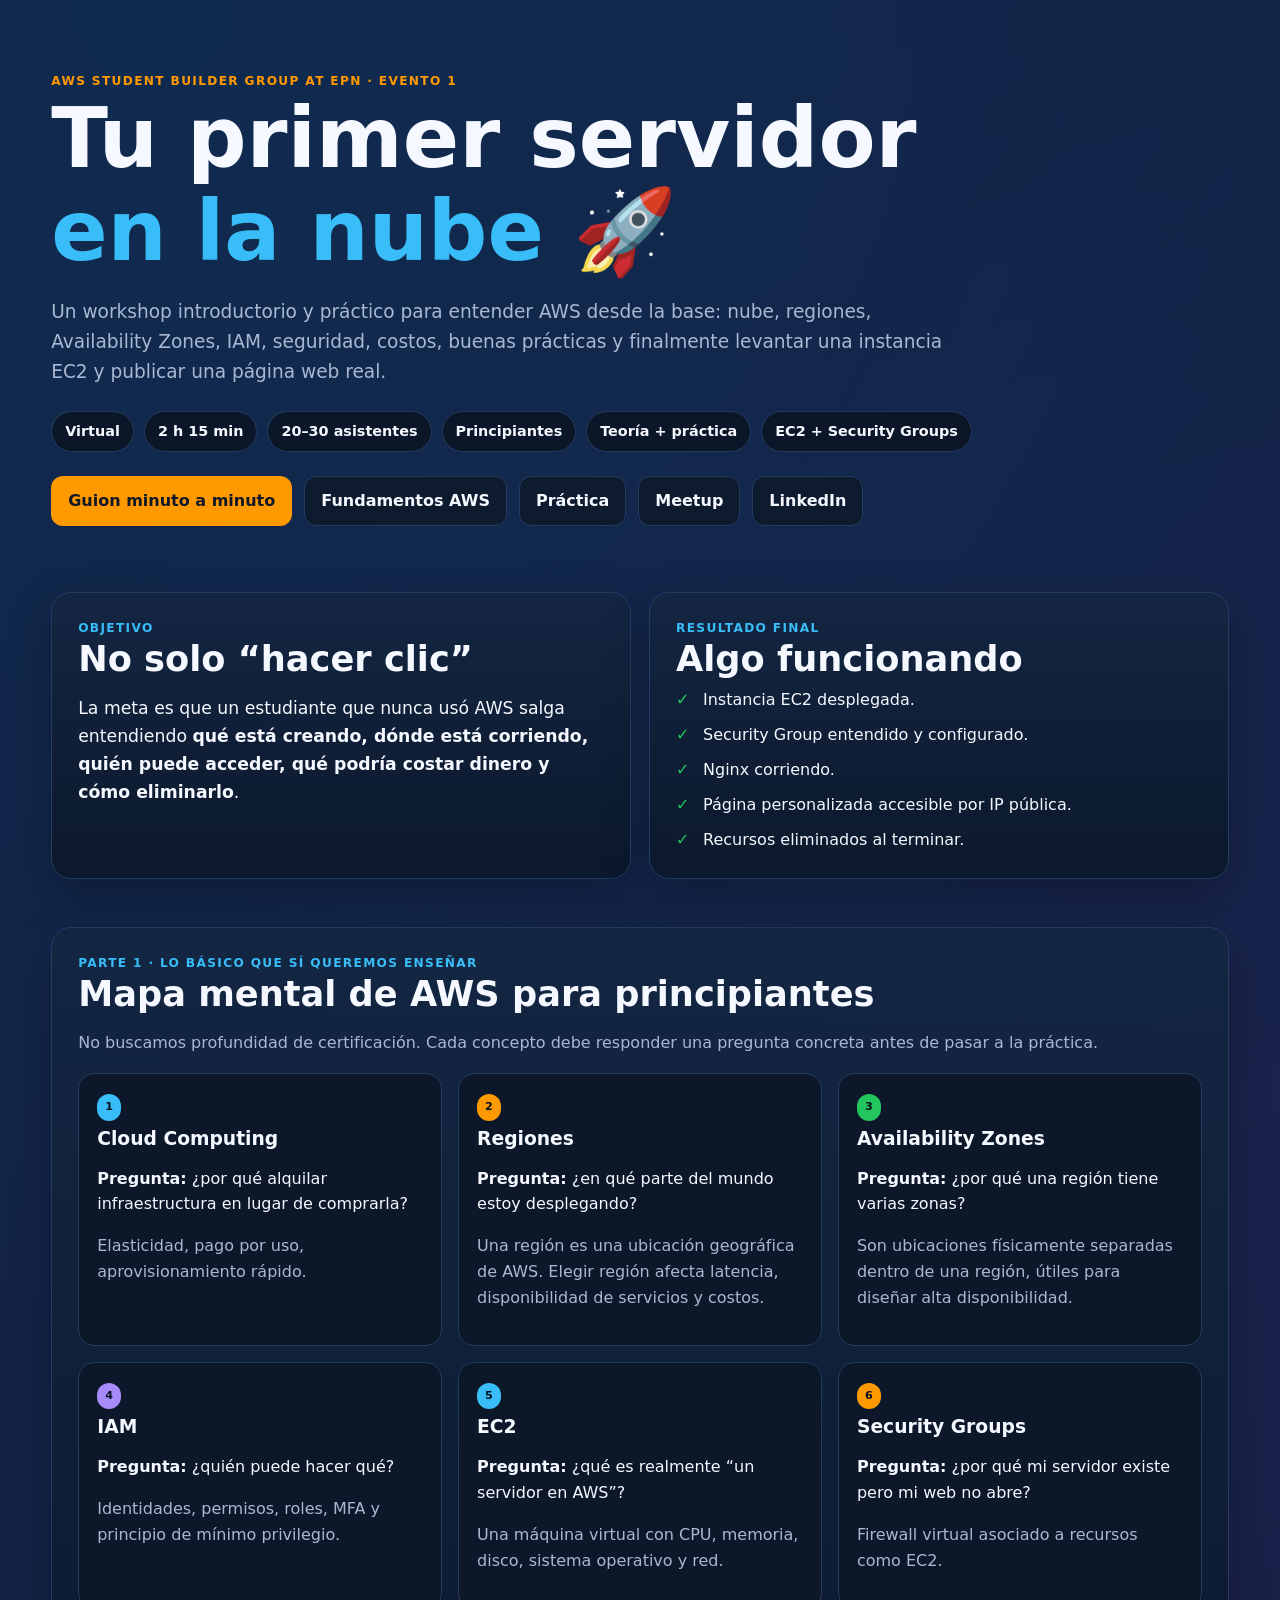
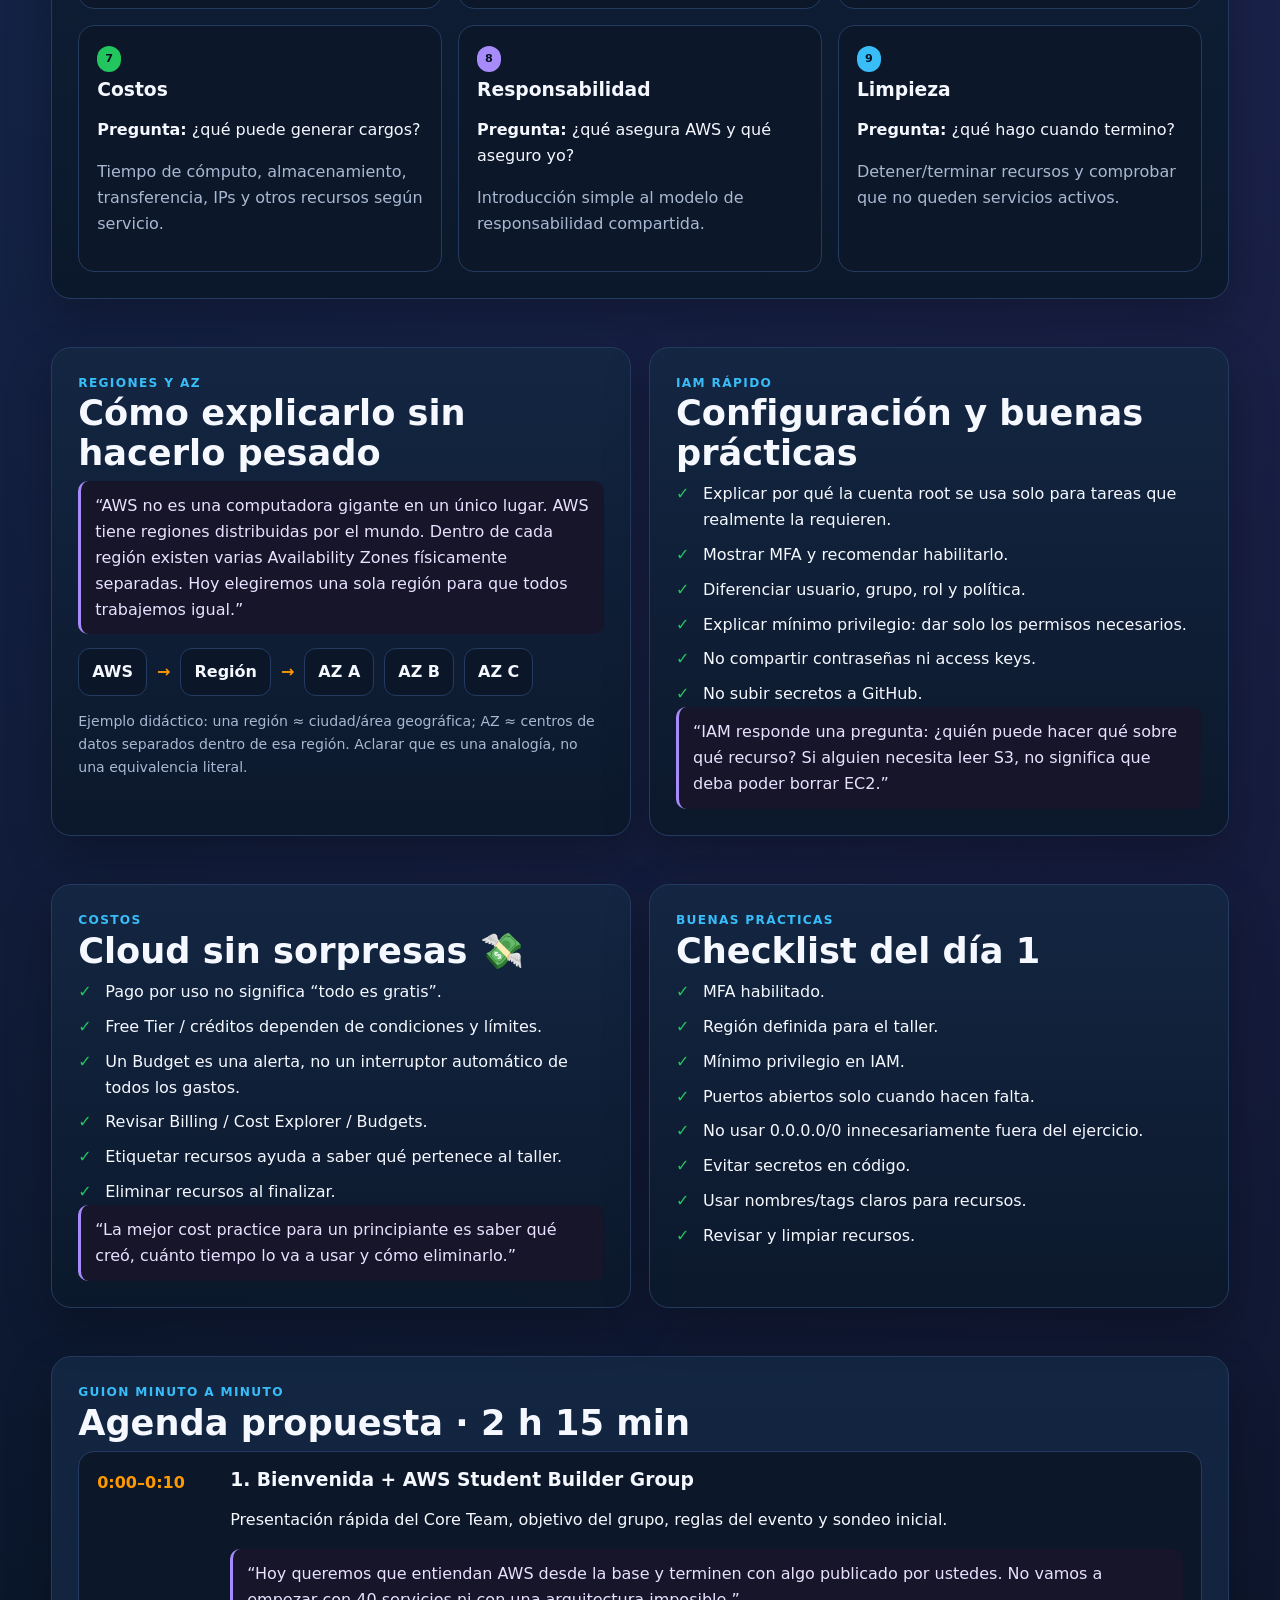
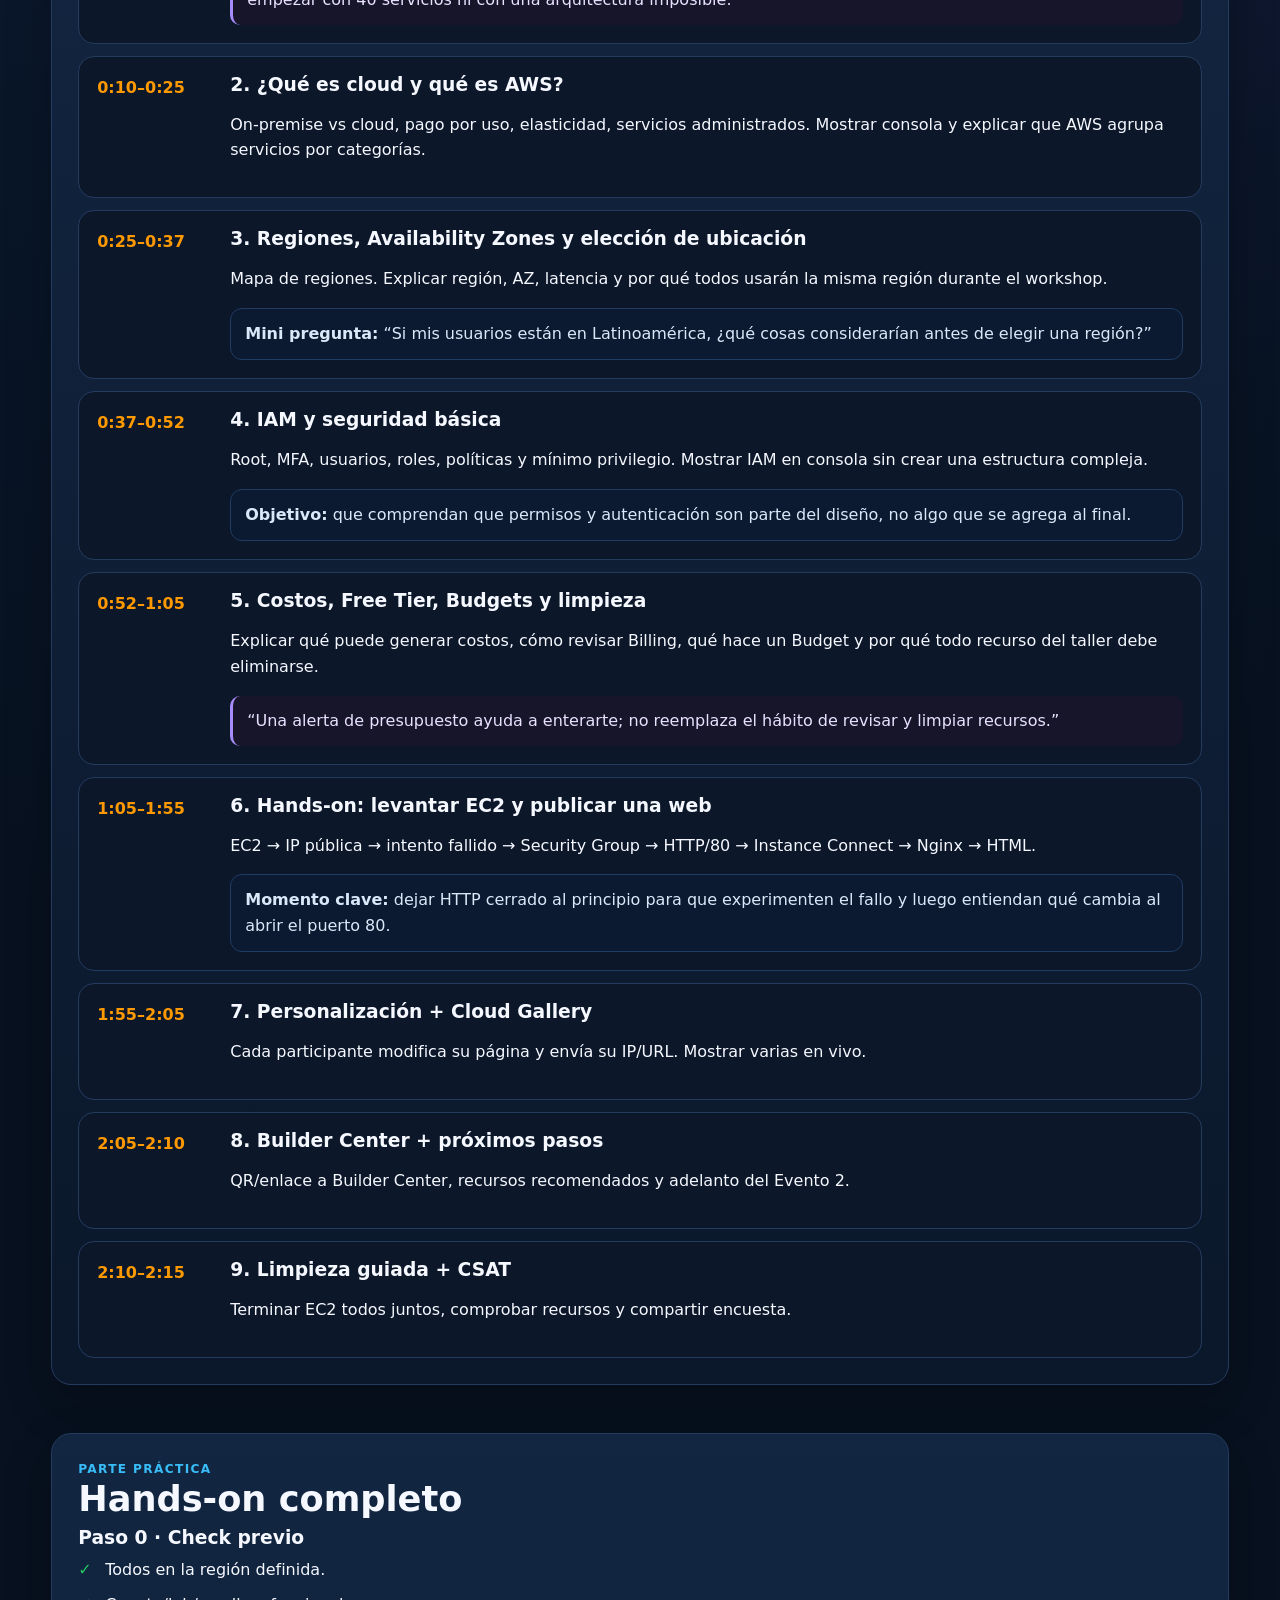
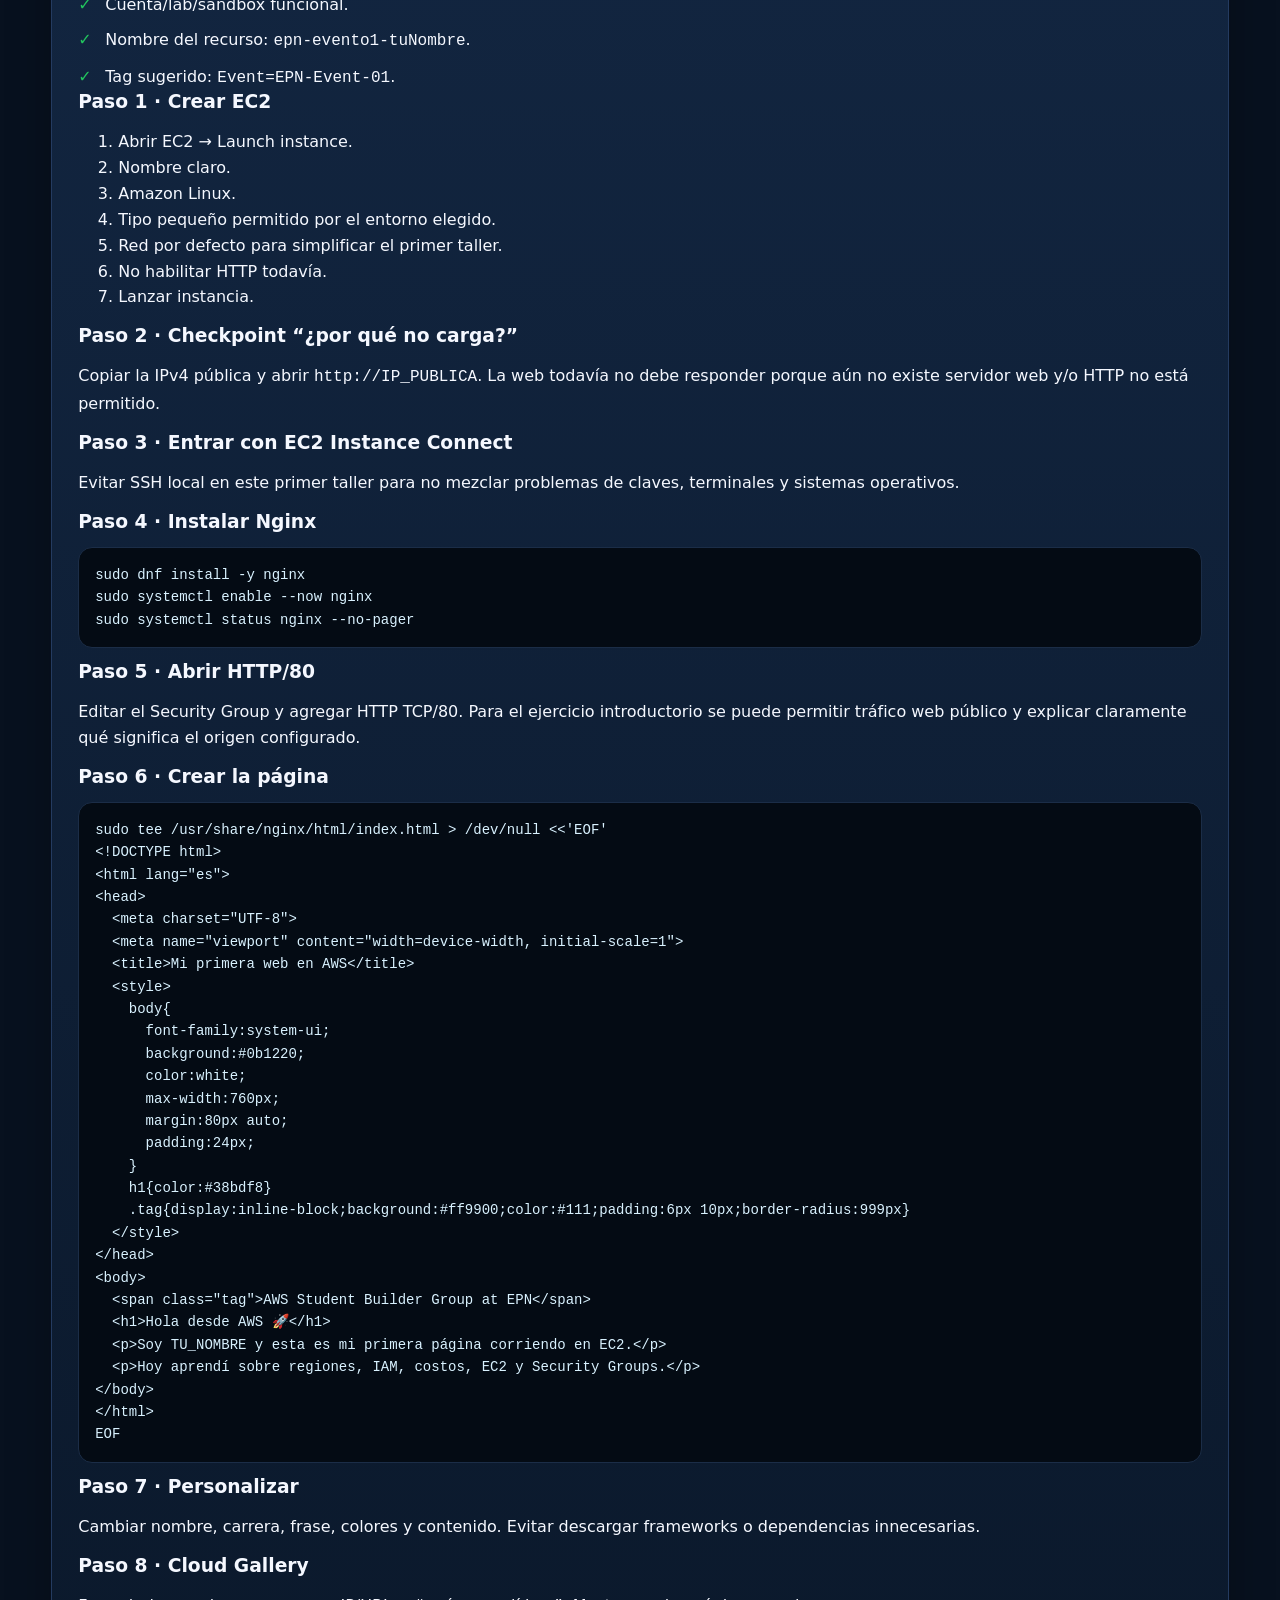
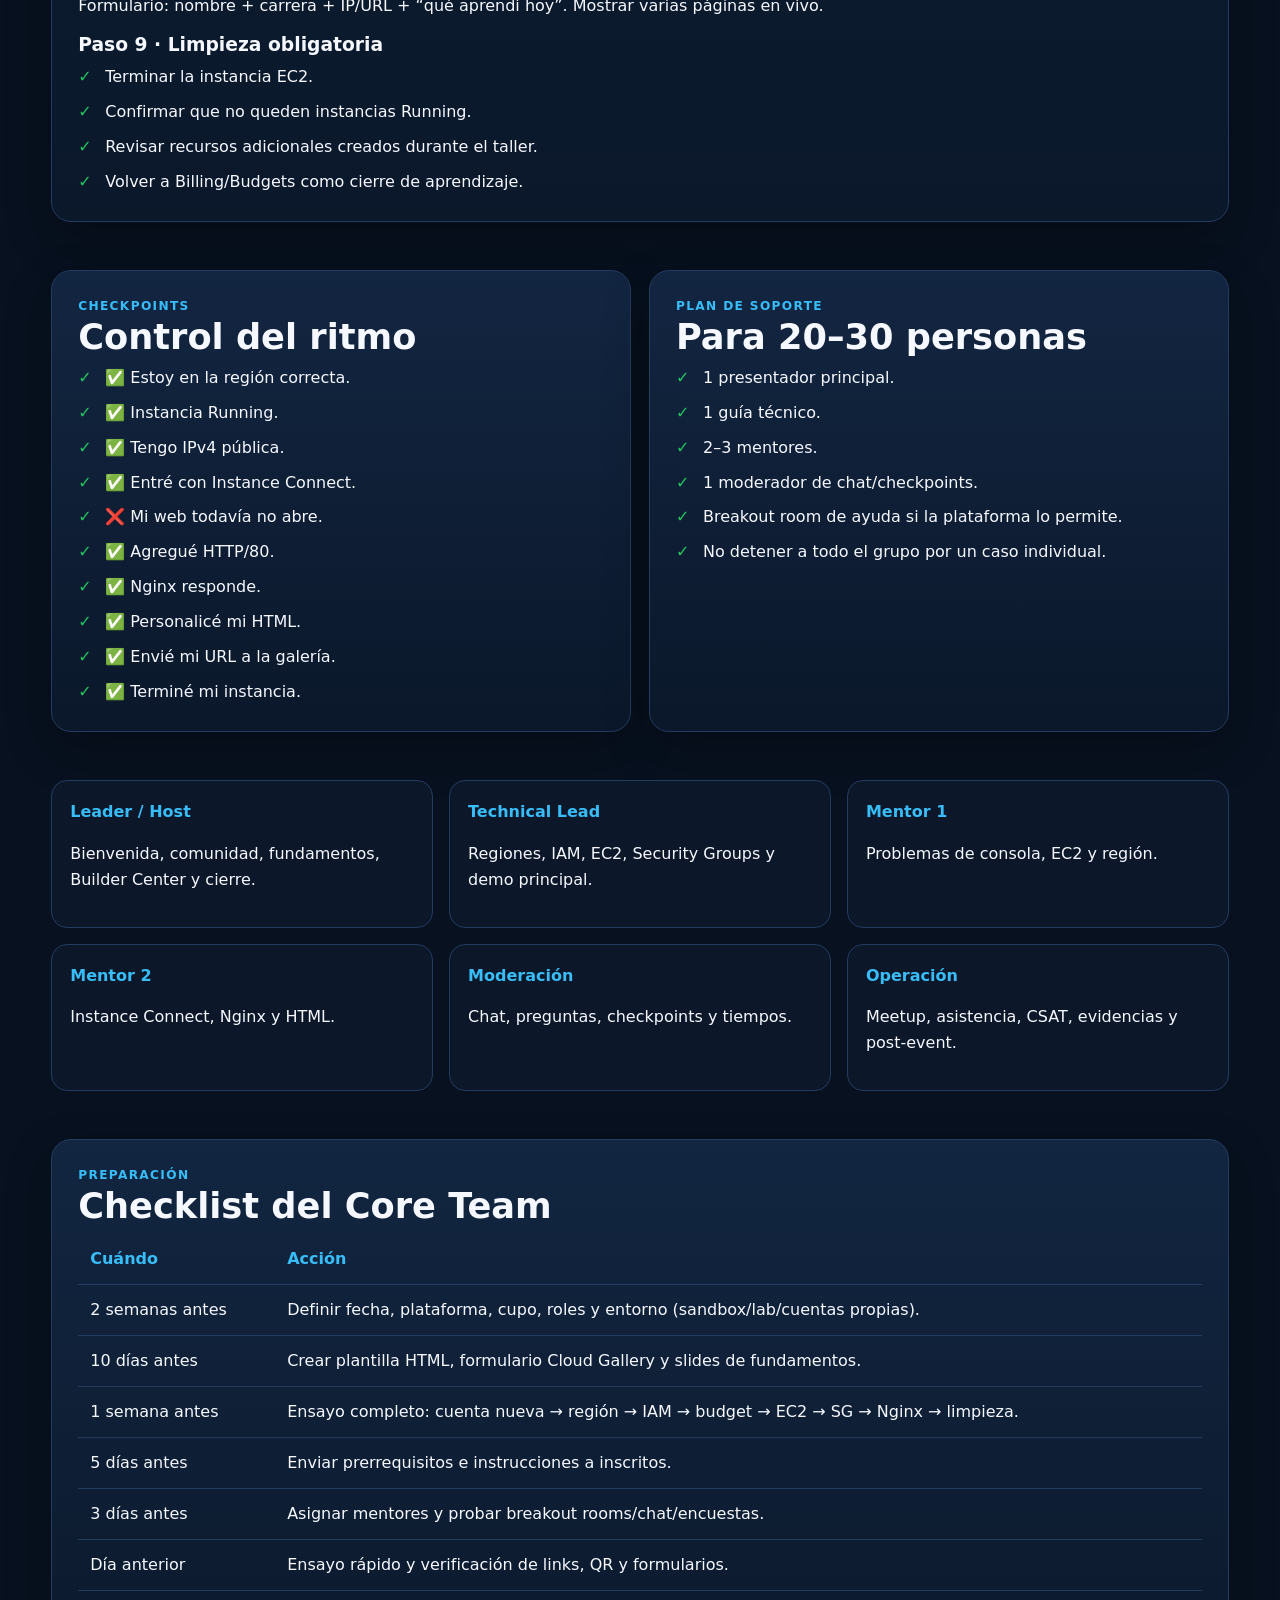
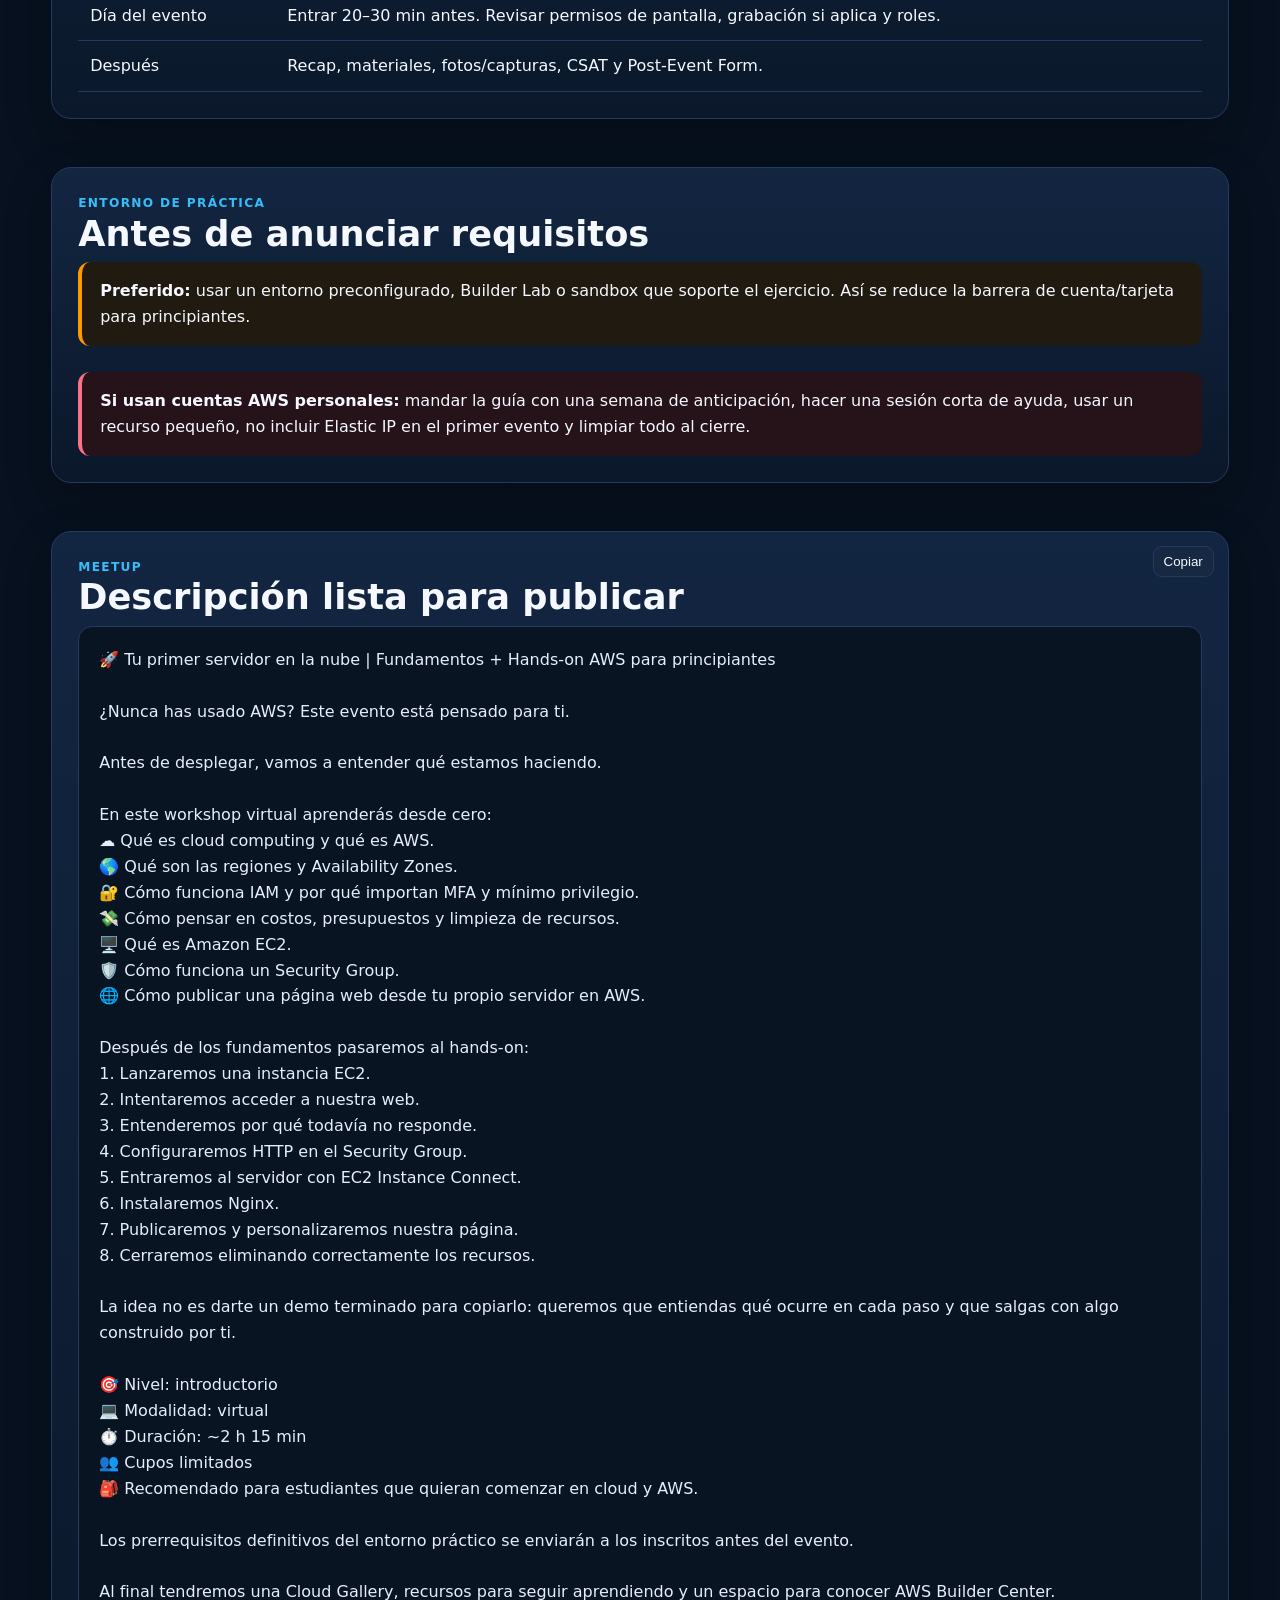
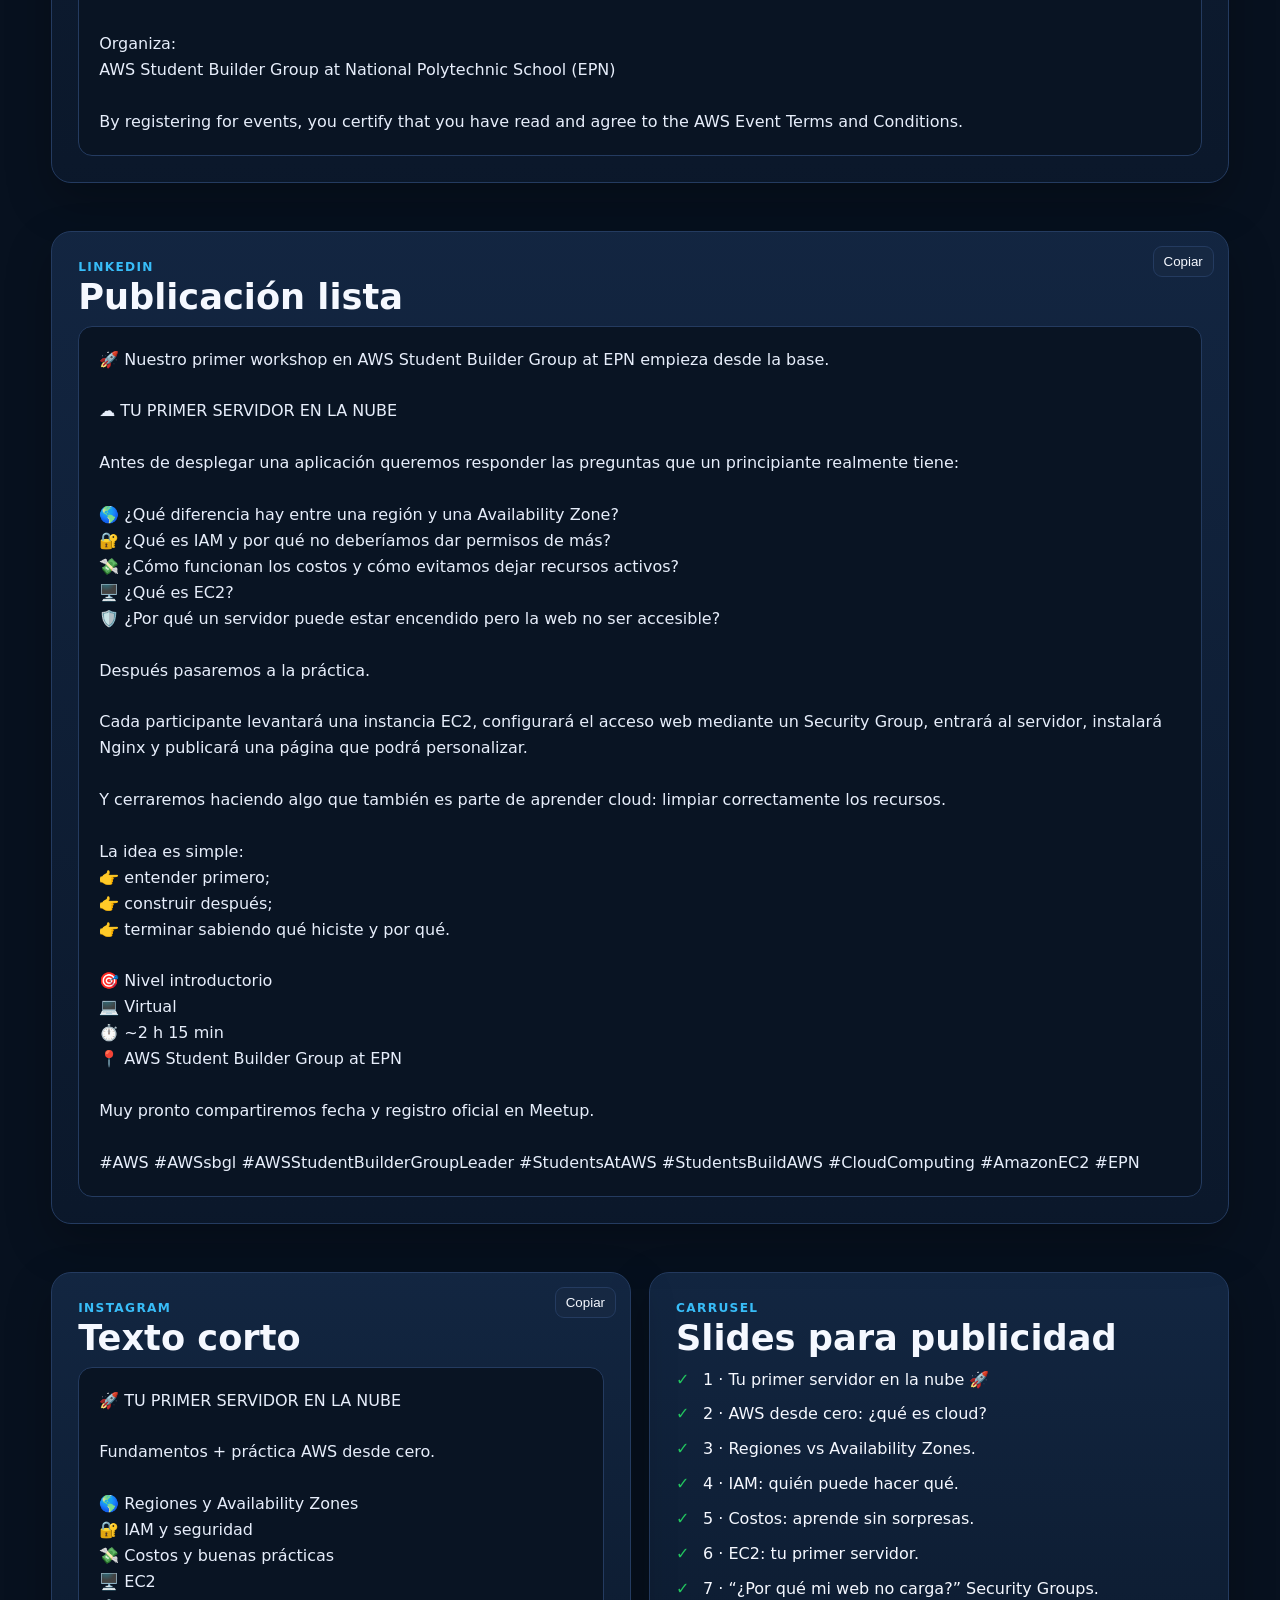
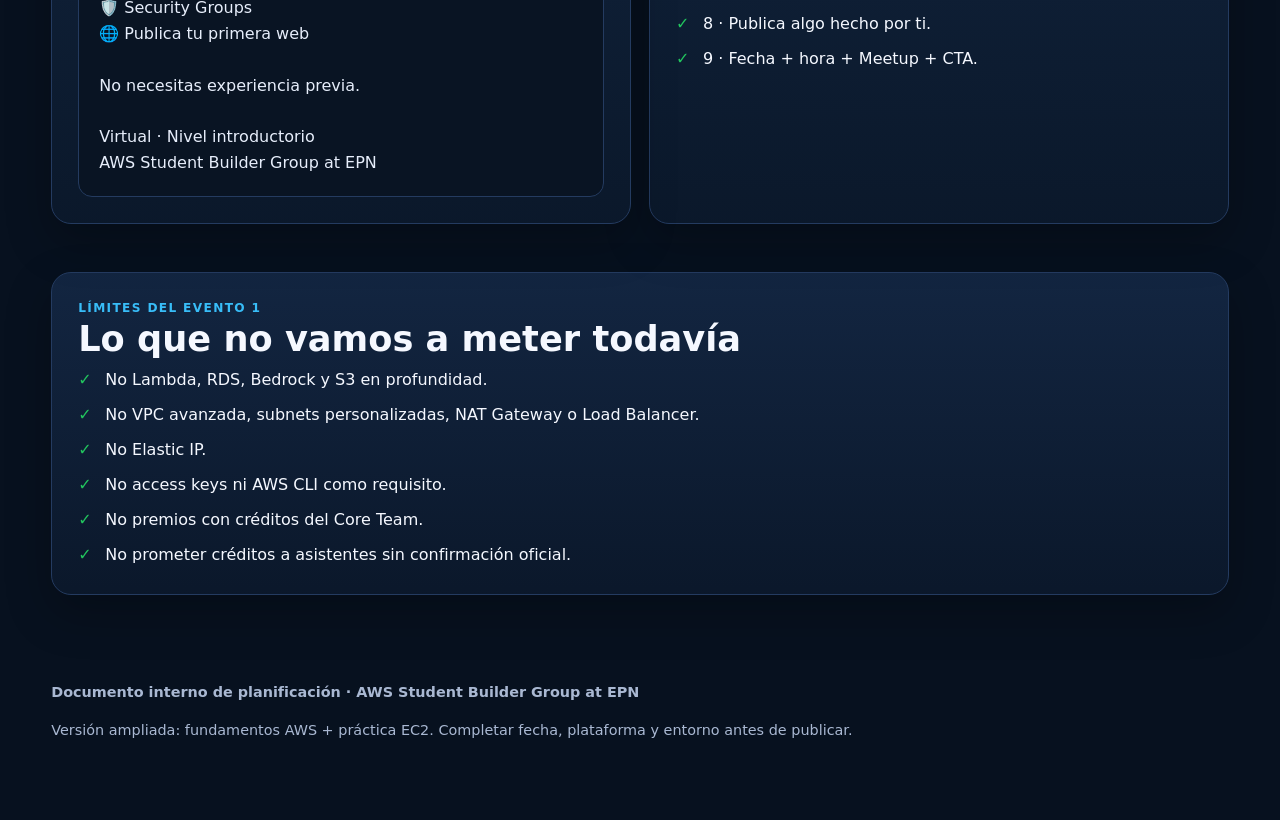
==== index.html @ f6202e93 "Add event planning site" ====
<!doctype html>
<html lang="es">
<head>
<meta charset="utf-8">
<meta name="viewport" content="width=device-width,initial-scale=1">
<title>Evento 1 · Tu primer servidor en la nube · AWS Student Builder Group at EPN</title>
<meta name="description" content="Plan completo del Evento 1 del AWS Student Builder Group at EPN: fundamentos de AWS, regiones, zonas, IAM, costos, seguridad y despliegue práctico en EC2.">
<style>
:root{
  --bg:#07111f;--panel:#0e1b2f;--panel2:#132642;--text:#f5f8ff;--muted:#a9b8d2;
  --blue:#38bdf8;--orange:#ff9900;--green:#22c55e;--purple:#a78bfa;--line:#243b60;
  --danger:#fb7185;--soft:#0a1628;--shadow:0 18px 45px rgba(0,0,0,.26);--r:20px
}
*{box-sizing:border-box}
html{scroll-behavior:smooth}
body{margin:0;background:
 radial-gradient(circle at 12% 0,#102b50 0,transparent 34%),
 radial-gradient(circle at 90% 10%,#2b1748 0,transparent 22%),
 var(--bg);color:var(--text);font:16px/1.62 Inter,ui-sans-serif,system-ui,-apple-system,Segoe UI,sans-serif}
a{color:var(--blue)}code{font-family:ui-monospace,SFMono-Regular,Menlo,monospace}
.wrap{width:min(1180px,92%);margin:auto}
.hero{padding:72px 0 42px}
.eyebrow,.kicker{font-weight:800;letter-spacing:.11em;text-transform:uppercase;font-size:.76rem}
.eyebrow{color:var(--orange)} .kicker{color:var(--blue)}
h1,h2,h3,h4{line-height:1.12;margin:0 0 .55rem}
h1{font-size:clamp(2.5rem,7vw,5.2rem);max-width:1000px}
h1 span{color:var(--blue)}h2{font-size:clamp(1.55rem,3vw,2.2rem)}
.lead{font-size:1.16rem;color:var(--muted);max-width:900px}
.chips{display:flex;gap:10px;flex-wrap:wrap;margin:24px 0}
.chip{border:1px solid var(--line);background:#0b1729;padding:8px 13px;border-radius:999px;font-weight:700;font-size:.9rem}
.cta{display:flex;gap:12px;flex-wrap:wrap}
.btn{display:inline-block;border:1px solid var(--line);border-radius:12px;padding:11px 16px;color:var(--text);text-decoration:none;font-weight:800;background:var(--panel)}
.btn.primary{background:var(--orange);color:#111827;border-color:transparent}
section{padding:24px 0}
.card{background:linear-gradient(180deg,rgba(19,38,66,.97),rgba(11,24,43,.97));border:1px solid var(--line);border-radius:var(--r);padding:26px;box-shadow:var(--shadow)}
.grid{display:grid;grid-template-columns:repeat(2,minmax(0,1fr));gap:18px}
.grid3{display:grid;grid-template-columns:repeat(3,minmax(0,1fr));gap:16px}
.grid4{display:grid;grid-template-columns:repeat(4,minmax(0,1fr));gap:14px}
.muted{color:var(--muted)}.small{font-size:.88rem}.big{font-size:1.08rem}
.check{list-style:none;padding:0;margin:0;display:grid;gap:9px}
.check li{padding-left:27px;position:relative}.check li:before{content:"✓";position:absolute;left:0;color:var(--green);font-weight:900}
.timeline{display:grid;gap:12px}
.slot{display:grid;grid-template-columns:115px 1fr;gap:18px;padding:18px;border:1px solid var(--line);border-radius:16px;background:#0c1729}
.time{font-weight:900;color:var(--orange);font-variant-numeric:tabular-nums}
.note{margin-top:10px;padding:12px 14px;border-radius:12px;background:#0b1a30;border:1px solid #1f3c64;color:#dbe8fa}
.speaker{border-left:3px solid var(--purple);background:#16152a;padding:12px 14px;border-radius:10px;color:#e9e1ff}
.warn{border-left:4px solid var(--orange);background:#211a10;padding:16px 18px;border-radius:12px}
.danger{border-left-color:var(--danger);background:#26131a}
.concept{border:1px solid var(--line);border-radius:16px;padding:18px;background:#0c1729}
.concept .tag{display:inline-block;color:#06111f;background:var(--blue);font-weight:900;font-size:.7rem;border-radius:999px;padding:4px 8px;margin-bottom:8px}
.concept.orange .tag{background:var(--orange)}.concept.green .tag{background:var(--green)}.concept.purple .tag{background:var(--purple)}
.flow{display:flex;gap:10px;flex-wrap:wrap;align-items:center;margin-top:14px}
.node{padding:10px 13px;border:1px solid var(--line);border-radius:12px;background:#0b1729;font-weight:800}
.arrow{color:var(--orange);font-weight:900}
.code{background:#040b14;border:1px solid #1b2d47;border-radius:14px;padding:16px;overflow:auto;color:#d9f2ff;font:14px/1.6 ui-monospace,SFMono-Regular,Menlo,monospace}
table{width:100%;border-collapse:collapse}
th,td{text-align:left;padding:12px;border-bottom:1px solid var(--line);vertical-align:top}
th{color:var(--blue)}
.role{padding:18px;border:1px solid var(--line);border-radius:16px;background:#0c1729}.role b{color:var(--blue)}
.copybox{position:relative}.copybox button{position:absolute;right:14px;top:14px;background:#162842;border:1px solid var(--line);color:var(--text);padding:7px 10px;border-radius:9px;cursor:pointer}
.copytext{white-space:pre-wrap;background:#091423;border:1px solid var(--line);border-radius:14px;padding:20px;color:#e7eefb}
footer{padding:48px 0 70px;color:var(--muted);font-size:.9rem}
@media(max-width:900px){.grid3,.grid4{grid-template-columns:repeat(2,1fr)}}
@media(max-width:760px){.grid,.grid3,.grid4{grid-template-columns:1fr}.slot{grid-template-columns:1fr}.hero{padding-top:46px}}
@media print{body{background:#fff;color:#111}.card,.slot,.role,.copytext,.concept,.note{box-shadow:none;background:#fff;color:#111;border-color:#ccc}.muted,.lead,footer{color:#444}.btn,button{display:none}}
</style>
</head>
<body>
<div class="wrap">

<header class="hero">
  <div class="eyebrow">AWS Student Builder Group at EPN · Evento 1</div>
  <h1>Tu primer servidor <span>en la nube</span> 🚀</h1>
  <p class="lead">Un workshop introductorio y práctico para entender AWS desde la base: nube, regiones, Availability Zones, IAM, seguridad, costos, buenas prácticas y finalmente levantar una instancia EC2 y publicar una página web real.</p>
  <div class="chips">
    <span class="chip">Virtual</span><span class="chip">2 h 15 min</span><span class="chip">20–30 asistentes</span>
    <span class="chip">Principiantes</span><span class="chip">Teoría + práctica</span><span class="chip">EC2 + Security Groups</span>
  </div>
  <div class="cta">
    <a class="btn primary" href="#agenda">Guion minuto a minuto</a>
    <a class="btn" href="#fundamentos">Fundamentos AWS</a>
    <a class="btn" href="#practica">Práctica</a>
    <a class="btn" href="#meetup">Meetup</a>
    <a class="btn" href="#linkedin">LinkedIn</a>
  </div>
</header>

<section>
<div class="grid">
<div class="card">
  <div class="kicker">Objetivo</div>
  <h2>No solo “hacer clic”</h2>
  <p class="big">La meta es que un estudiante que nunca usó AWS salga entendiendo <b>qué está creando, dónde está corriendo, quién puede acceder, qué podría costar dinero y cómo eliminarlo</b>.</p>
</div>
<div class="card">
  <div class="kicker">Resultado final</div>
  <h2>Algo funcionando</h2>
  <ul class="check">
    <li>Instancia EC2 desplegada.</li>
    <li>Security Group entendido y configurado.</li>
    <li>Nginx corriendo.</li>
    <li>Página personalizada accesible por IP pública.</li>
    <li>Recursos eliminados al terminar.</li>
  </ul>
</div>
</div>
</section>

<section id="fundamentos">
<div class="card">
<div class="kicker">Parte 1 · Lo básico que sí queremos enseñar</div>
<h2>Mapa mental de AWS para principiantes</h2>
<p class="muted">No buscamos profundidad de certificación. Cada concepto debe responder una pregunta concreta antes de pasar a la práctica.</p>
<div class="grid3" style="margin-top:18px">
  <div class="concept"><span class="tag">1</span><h3>Cloud Computing</h3><p><b>Pregunta:</b> ¿por qué alquilar infraestructura en lugar de comprarla?</p><p class="muted">Elasticidad, pago por uso, aprovisionamiento rápido.</p></div>
  <div class="concept orange"><span class="tag">2</span><h3>Regiones</h3><p><b>Pregunta:</b> ¿en qué parte del mundo estoy desplegando?</p><p class="muted">Una región es una ubicación geográfica de AWS. Elegir región afecta latencia, disponibilidad de servicios y costos.</p></div>
  <div class="concept green"><span class="tag">3</span><h3>Availability Zones</h3><p><b>Pregunta:</b> ¿por qué una región tiene varias zonas?</p><p class="muted">Son ubicaciones físicamente separadas dentro de una región, útiles para diseñar alta disponibilidad.</p></div>
  <div class="concept purple"><span class="tag">4</span><h3>IAM</h3><p><b>Pregunta:</b> ¿quién puede hacer qué?</p><p class="muted">Identidades, permisos, roles, MFA y principio de mínimo privilegio.</p></div>
  <div class="concept"><span class="tag">5</span><h3>EC2</h3><p><b>Pregunta:</b> ¿qué es realmente “un servidor en AWS”?</p><p class="muted">Una máquina virtual con CPU, memoria, disco, sistema operativo y red.</p></div>
  <div class="concept orange"><span class="tag">6</span><h3>Security Groups</h3><p><b>Pregunta:</b> ¿por qué mi servidor existe pero mi web no abre?</p><p class="muted">Firewall virtual asociado a recursos como EC2.</p></div>
  <div class="concept green"><span class="tag">7</span><h3>Costos</h3><p><b>Pregunta:</b> ¿qué puede generar cargos?</p><p class="muted">Tiempo de cómputo, almacenamiento, transferencia, IPs y otros recursos según servicio.</p></div>
  <div class="concept purple"><span class="tag">8</span><h3>Responsabilidad</h3><p><b>Pregunta:</b> ¿qué asegura AWS y qué aseguro yo?</p><p class="muted">Introducción simple al modelo de responsabilidad compartida.</p></div>
  <div class="concept"><span class="tag">9</span><h3>Limpieza</h3><p><b>Pregunta:</b> ¿qué hago cuando termino?</p><p class="muted">Detener/terminar recursos y comprobar que no queden servicios activos.</p></div>
</div>
</div>
</section>

<section>
<div class="grid">
<div class="card">
<div class="kicker">Regiones y AZ</div>
<h2>Cómo explicarlo sin hacerlo pesado</h2>
<div class="speaker">“AWS no es una computadora gigante en un único lugar. AWS tiene regiones distribuidas por el mundo. Dentro de cada región existen varias Availability Zones físicamente separadas. Hoy elegiremos una sola región para que todos trabajemos igual.”</div>
<div class="flow">
  <div class="node">AWS</div><span class="arrow">→</span>
  <div class="node">Región</div><span class="arrow">→</span>
  <div class="node">AZ A</div><div class="node">AZ B</div><div class="node">AZ C</div>
</div>
<p class="muted small">Ejemplo didáctico: una región ≈ ciudad/área geográfica; AZ ≈ centros de datos separados dentro de esa región. Aclarar que es una analogía, no una equivalencia literal.</p>
</div>

<div class="card">
<div class="kicker">IAM rápido</div>
<h2>Configuración y buenas prácticas</h2>
<ul class="check">
<li>Explicar por qué la cuenta root se usa solo para tareas que realmente la requieren.</li>
<li>Mostrar MFA y recomendar habilitarlo.</li>
<li>Diferenciar usuario, grupo, rol y política.</li>
<li>Explicar mínimo privilegio: dar solo los permisos necesarios.</li>
<li>No compartir contraseñas ni access keys.</li>
<li>No subir secretos a GitHub.</li>
</ul>
<div class="speaker">“IAM responde una pregunta: ¿quién puede hacer qué sobre qué recurso? Si alguien necesita leer S3, no significa que deba poder borrar EC2.”</div>
</div>
</div>
</section>

<section>
<div class="grid">
<div class="card">
<div class="kicker">Costos</div>
<h2>Cloud sin sorpresas 💸</h2>
<ul class="check">
<li>Pago por uso no significa “todo es gratis”.</li>
<li>Free Tier / créditos dependen de condiciones y límites.</li>
<li>Un Budget es una alerta, no un interruptor automático de todos los gastos.</li>
<li>Revisar Billing / Cost Explorer / Budgets.</li>
<li>Etiquetar recursos ayuda a saber qué pertenece al taller.</li>
<li>Eliminar recursos al finalizar.</li>
</ul>
<div class="speaker">“La mejor cost practice para un principiante es saber qué creó, cuánto tiempo lo va a usar y cómo eliminarlo.”</div>
</div>

<div class="card">
<div class="kicker">Buenas prácticas</div>
<h2>Checklist del día 1</h2>
<ul class="check">
<li>MFA habilitado.</li>
<li>Región definida para el taller.</li>
<li>Mínimo privilegio en IAM.</li>
<li>Puertos abiertos solo cuando hacen falta.</li>
<li>No usar 0.0.0.0/0 innecesariamente fuera del ejercicio.</li>
<li>Evitar secretos en código.</li>
<li>Usar nombres/tags claros para recursos.</li>
<li>Revisar y limpiar recursos.</li>
</ul>
</div>
</div>
</section>

<section id="agenda">
<div class="card">
<div class="kicker">Guion minuto a minuto</div>
<h2>Agenda propuesta · 2 h 15 min</h2>
<div class="timeline">

<div class="slot"><div class="time">0:00–0:10</div><div><h3>1. Bienvenida + AWS Student Builder Group</h3>
<p>Presentación rápida del Core Team, objetivo del grupo, reglas del evento y sondeo inicial.</p>
<div class="speaker">“Hoy queremos que entiendan AWS desde la base y terminen con algo publicado por ustedes. No vamos a empezar con 40 servicios ni con una arquitectura imposible.”</div>
</div></div>

<div class="slot"><div class="time">0:10–0:25</div><div><h3>2. ¿Qué es cloud y qué es AWS?</h3>
<p>On-premise vs cloud, pago por uso, elasticidad, servicios administrados. Mostrar consola y explicar que AWS agrupa servicios por categorías.</p>
</div></div>

<div class="slot"><div class="time">0:25–0:37</div><div><h3>3. Regiones, Availability Zones y elección de ubicación</h3>
<p>Mapa de regiones. Explicar región, AZ, latencia y por qué todos usarán la misma región durante el workshop.</p>
<div class="note"><b>Mini pregunta:</b> “Si mis usuarios están en Latinoamérica, ¿qué cosas considerarían antes de elegir una región?”</div>
</div></div>

<div class="slot"><div class="time">0:37–0:52</div><div><h3>4. IAM y seguridad básica</h3>
<p>Root, MFA, usuarios, roles, políticas y mínimo privilegio. Mostrar IAM en consola sin crear una estructura compleja.</p>
<div class="note"><b>Objetivo:</b> que comprendan que permisos y autenticación son parte del diseño, no algo que se agrega al final.</div>
</div></div>

<div class="slot"><div class="time">0:52–1:05</div><div><h3>5. Costos, Free Tier, Budgets y limpieza</h3>
<p>Explicar qué puede generar costos, cómo revisar Billing, qué hace un Budget y por qué todo recurso del taller debe eliminarse.</p>
<div class="speaker">“Una alerta de presupuesto ayuda a enterarte; no reemplaza el hábito de revisar y limpiar recursos.”</div>
</div></div>

<div class="slot"><div class="time">1:05–1:55</div><div><h3>6. Hands-on: levantar EC2 y publicar una web</h3>
<p>EC2 → IP pública → intento fallido → Security Group → HTTP/80 → Instance Connect → Nginx → HTML.</p>
<div class="note"><b>Momento clave:</b> dejar HTTP cerrado al principio para que experimenten el fallo y luego entiendan qué cambia al abrir el puerto 80.</div>
</div></div>

<div class="slot"><div class="time">1:55–2:05</div><div><h3>7. Personalización + Cloud Gallery</h3>
<p>Cada participante modifica su página y envía su IP/URL. Mostrar varias en vivo.</p>
</div></div>

<div class="slot"><div class="time">2:05–2:10</div><div><h3>8. Builder Center + próximos pasos</h3>
<p>QR/enlace a Builder Center, recursos recomendados y adelanto del Evento 2.</p>
</div></div>

<div class="slot"><div class="time">2:10–2:15</div><div><h3>9. Limpieza guiada + CSAT</h3>
<p>Terminar EC2 todos juntos, comprobar recursos y compartir encuesta.</p>
</div></div>

</div>
</div>
</section>

<section id="practica">
<div class="card">
<div class="kicker">Parte práctica</div>
<h2>Hands-on completo</h2>

<h3>Paso 0 · Check previo</h3>
<ul class="check">
<li>Todos en la región definida.</li>
<li>Cuenta/lab/sandbox funcional.</li>
<li>Nombre del recurso: <code>epn-evento1-tuNombre</code>.</li>
<li>Tag sugerido: <code>Event=EPN-Event-01</code>.</li>
</ul>

<h3>Paso 1 · Crear EC2</h3>
<ol>
<li>Abrir EC2 → Launch instance.</li>
<li>Nombre claro.</li>
<li>Amazon Linux.</li>
<li>Tipo pequeño permitido por el entorno elegido.</li>
<li>Red por defecto para simplificar el primer taller.</li>
<li>No habilitar HTTP todavía.</li>
<li>Lanzar instancia.</li>
</ol>

<h3>Paso 2 · Checkpoint “¿por qué no carga?”</h3>
<p>Copiar la IPv4 pública y abrir <code>http://IP_PUBLICA</code>. La web todavía no debe responder porque aún no existe servidor web y/o HTTP no está permitido.</p>

<h3>Paso 3 · Entrar con EC2 Instance Connect</h3>
<p>Evitar SSH local en este primer taller para no mezclar problemas de claves, terminales y sistemas operativos.</p>

<h3>Paso 4 · Instalar Nginx</h3>
<pre class="code">sudo dnf install -y nginx
sudo systemctl enable --now nginx
sudo systemctl status nginx --no-pager</pre>

<h3>Paso 5 · Abrir HTTP/80</h3>
<p>Editar el Security Group y agregar HTTP TCP/80. Para el ejercicio introductorio se puede permitir tráfico web público y explicar claramente qué significa el origen configurado.</p>

<h3>Paso 6 · Crear la página</h3>
<pre class="code">sudo tee /usr/share/nginx/html/index.html &gt; /dev/null &lt;&lt;'EOF'
&lt;!DOCTYPE html&gt;
&lt;html lang="es"&gt;
&lt;head&gt;
  &lt;meta charset="UTF-8"&gt;
  &lt;meta name="viewport" content="width=device-width, initial-scale=1"&gt;
  &lt;title&gt;Mi primera web en AWS&lt;/title&gt;
  &lt;style&gt;
    body{
      font-family:system-ui;
      background:#0b1220;
      color:white;
      max-width:760px;
      margin:80px auto;
      padding:24px;
    }
    h1{color:#38bdf8}
    .tag{display:inline-block;background:#ff9900;color:#111;padding:6px 10px;border-radius:999px}
  &lt;/style&gt;
&lt;/head&gt;
&lt;body&gt;
  &lt;span class="tag"&gt;AWS Student Builder Group at EPN&lt;/span&gt;
  &lt;h1&gt;Hola desde AWS 🚀&lt;/h1&gt;
  &lt;p&gt;Soy TU_NOMBRE y esta es mi primera página corriendo en EC2.&lt;/p&gt;
  &lt;p&gt;Hoy aprendí sobre regiones, IAM, costos, EC2 y Security Groups.&lt;/p&gt;
&lt;/body&gt;
&lt;/html&gt;
EOF</pre>

<h3>Paso 7 · Personalizar</h3>
<p>Cambiar nombre, carrera, frase, colores y contenido. Evitar descargar frameworks o dependencias innecesarias.</p>

<h3>Paso 8 · Cloud Gallery</h3>
<p>Formulario: nombre + carrera + IP/URL + “qué aprendí hoy”. Mostrar varias páginas en vivo.</p>

<h3>Paso 9 · Limpieza obligatoria</h3>
<ul class="check">
<li>Terminar la instancia EC2.</li>
<li>Confirmar que no queden instancias Running.</li>
<li>Revisar recursos adicionales creados durante el taller.</li>
<li>Volver a Billing/Budgets como cierre de aprendizaje.</li>
</ul>
</div>
</section>

<section>
<div class="grid">
<div class="card">
<div class="kicker">Checkpoints</div>
<h2>Control del ritmo</h2>
<ul class="check">
<li>✅ Estoy en la región correcta.</li>
<li>✅ Instancia Running.</li>
<li>✅ Tengo IPv4 pública.</li>
<li>✅ Entré con Instance Connect.</li>
<li>❌ Mi web todavía no abre.</li>
<li>✅ Agregué HTTP/80.</li>
<li>✅ Nginx responde.</li>
<li>✅ Personalicé mi HTML.</li>
<li>✅ Envié mi URL a la galería.</li>
<li>✅ Terminé mi instancia.</li>
</ul>
</div>

<div class="card">
<div class="kicker">Plan de soporte</div>
<h2>Para 20–30 personas</h2>
<ul class="check">
<li>1 presentador principal.</li>
<li>1 guía técnico.</li>
<li>2–3 mentores.</li>
<li>1 moderador de chat/checkpoints.</li>
<li>Breakout room de ayuda si la plataforma lo permite.</li>
<li>No detener a todo el grupo por un caso individual.</li>
</ul>
</div>
</div>
</section>

<section>
<div class="grid3">
<div class="role"><b>Leader / Host</b><p>Bienvenida, comunidad, fundamentos, Builder Center y cierre.</p></div>
<div class="role"><b>Technical Lead</b><p>Regiones, IAM, EC2, Security Groups y demo principal.</p></div>
<div class="role"><b>Mentor 1</b><p>Problemas de consola, EC2 y región.</p></div>
<div class="role"><b>Mentor 2</b><p>Instance Connect, Nginx y HTML.</p></div>
<div class="role"><b>Moderación</b><p>Chat, preguntas, checkpoints y tiempos.</p></div>
<div class="role"><b>Operación</b><p>Meetup, asistencia, CSAT, evidencias y post-event.</p></div>
</div>
</section>

<section>
<div class="card">
<div class="kicker">Preparación</div>
<h2>Checklist del Core Team</h2>
<table>
<thead><tr><th>Cuándo</th><th>Acción</th></tr></thead>
<tbody>
<tr><td>2 semanas antes</td><td>Definir fecha, plataforma, cupo, roles y entorno (sandbox/lab/cuentas propias).</td></tr>
<tr><td>10 días antes</td><td>Crear plantilla HTML, formulario Cloud Gallery y slides de fundamentos.</td></tr>
<tr><td>1 semana antes</td><td>Ensayo completo: cuenta nueva → región → IAM → budget → EC2 → SG → Nginx → limpieza.</td></tr>
<tr><td>5 días antes</td><td>Enviar prerrequisitos e instrucciones a inscritos.</td></tr>
<tr><td>3 días antes</td><td>Asignar mentores y probar breakout rooms/chat/encuestas.</td></tr>
<tr><td>Día anterior</td><td>Ensayo rápido y verificación de links, QR y formularios.</td></tr>
<tr><td>Día del evento</td><td>Entrar 20–30 min antes. Revisar permisos de pantalla, grabación si aplica y roles.</td></tr>
<tr><td>Después</td><td>Recap, materiales, fotos/capturas, CSAT y Post-Event Form.</td></tr>
</tbody>
</table>
</div>
</section>

<section>
<div class="card">
<div class="kicker">Entorno de práctica</div>
<h2>Antes de anunciar requisitos</h2>
<div class="warn">
<b>Preferido:</b> usar un entorno preconfigurado, Builder Lab o sandbox que soporte el ejercicio. Así se reduce la barrera de cuenta/tarjeta para principiantes.
</div><br>
<div class="warn danger">
<b>Si usan cuentas AWS personales:</b> mandar la guía con una semana de anticipación, hacer una sesión corta de ayuda, usar un recurso pequeño, no incluir Elastic IP en el primer evento y limpiar todo al cierre.
</div>
</div>
</section>

<section id="meetup">
<div class="card copybox">
<button onclick="copyBlock('meetupText',this)">Copiar</button>
<div class="kicker">Meetup</div>
<h2>Descripción lista para publicar</h2>
<div id="meetupText" class="copytext">🚀 Tu primer servidor en la nube | Fundamentos + Hands-on AWS para principiantes

¿Nunca has usado AWS? Este evento está pensado para ti.

Antes de desplegar, vamos a entender qué estamos haciendo.

En este workshop virtual aprenderás desde cero:
☁️ Qué es cloud computing y qué es AWS.
🌎 Qué son las regiones y Availability Zones.
🔐 Cómo funciona IAM y por qué importan MFA y mínimo privilegio.
💸 Cómo pensar en costos, presupuestos y limpieza de recursos.
🖥️ Qué es Amazon EC2.
🛡️ Cómo funciona un Security Group.
🌐 Cómo publicar una página web desde tu propio servidor en AWS.

Después de los fundamentos pasaremos al hands-on:
1. Lanzaremos una instancia EC2.
2. Intentaremos acceder a nuestra web.
3. Entenderemos por qué todavía no responde.
4. Configuraremos HTTP en el Security Group.
5. Entraremos al servidor con EC2 Instance Connect.
6. Instalaremos Nginx.
7. Publicaremos y personalizaremos nuestra página.
8. Cerraremos eliminando correctamente los recursos.

La idea no es darte un demo terminado para copiarlo: queremos que entiendas qué ocurre en cada paso y que salgas con algo construido por ti.

🎯 Nivel: introductorio
💻 Modalidad: virtual
⏱️ Duración: ~2 h 15 min
👥 Cupos limitados
🎒 Recomendado para estudiantes que quieran comenzar en cloud y AWS.

Los prerrequisitos definitivos del entorno práctico se enviarán a los inscritos antes del evento.

Al final tendremos una Cloud Gallery, recursos para seguir aprendiendo y un espacio para conocer AWS Builder Center.

Organiza:
AWS Student Builder Group at National Polytechnic School (EPN)

By registering for events, you certify that you have read and agree to the AWS Event Terms and Conditions.</div>
</div>
</section>

<section id="linkedin">
<div class="card copybox">
<button onclick="copyBlock('linkedinText',this)">Copiar</button>
<div class="kicker">LinkedIn</div>
<h2>Publicación lista</h2>
<div id="linkedinText" class="copytext">🚀 Nuestro primer workshop en AWS Student Builder Group at EPN empieza desde la base.

☁️ TU PRIMER SERVIDOR EN LA NUBE

Antes de desplegar una aplicación queremos responder las preguntas que un principiante realmente tiene:

🌎 ¿Qué diferencia hay entre una región y una Availability Zone?
🔐 ¿Qué es IAM y por qué no deberíamos dar permisos de más?
💸 ¿Cómo funcionan los costos y cómo evitamos dejar recursos activos?
🖥️ ¿Qué es EC2?
🛡️ ¿Por qué un servidor puede estar encendido pero la web no ser accesible?

Después pasaremos a la práctica.

Cada participante levantará una instancia EC2, configurará el acceso web mediante un Security Group, entrará al servidor, instalará Nginx y publicará una página que podrá personalizar.

Y cerraremos haciendo algo que también es parte de aprender cloud: limpiar correctamente los recursos.

La idea es simple:
👉 entender primero;
👉 construir después;
👉 terminar sabiendo qué hiciste y por qué.

🎯 Nivel introductorio
💻 Virtual
⏱️ ~2 h 15 min
📍 AWS Student Builder Group at EPN

Muy pronto compartiremos fecha y registro oficial en Meetup.

#AWS #AWSsbgl #AWSStudentBuilderGroupLeader #StudentsAtAWS #StudentsBuildAWS #CloudComputing #AmazonEC2 #EPN</div>
</div>
</section>

<section>
<div class="grid">
<div class="card copybox">
<button onclick="copyBlock('shortText',this)">Copiar</button>
<div class="kicker">Instagram</div>
<h2>Texto corto</h2>
<div id="shortText" class="copytext">🚀 TU PRIMER SERVIDOR EN LA NUBE

Fundamentos + práctica AWS desde cero.

🌎 Regiones y Availability Zones
🔐 IAM y seguridad
💸 Costos y buenas prácticas
🖥️ EC2
🛡️ Security Groups
🌐 Publica tu primera web

No necesitas experiencia previa.

Virtual · Nivel introductorio
AWS Student Builder Group at EPN</div>
</div>

<div class="card">
<div class="kicker">Carrusel</div>
<h2>Slides para publicidad</h2>
<ul class="check">
<li>1 · Tu primer servidor en la nube 🚀</li>
<li>2 · AWS desde cero: ¿qué es cloud?</li>
<li>3 · Regiones vs Availability Zones.</li>
<li>4 · IAM: quién puede hacer qué.</li>
<li>5 · Costos: aprende sin sorpresas.</li>
<li>6 · EC2: tu primer servidor.</li>
<li>7 · “¿Por qué mi web no carga?” Security Groups.</li>
<li>8 · Publica algo hecho por ti.</li>
<li>9 · Fecha + hora + Meetup + CTA.</li>
</ul>
</div>
</div>
</section>

<section>
<div class="card">
<div class="kicker">Límites del Evento 1</div>
<h2>Lo que no vamos a meter todavía</h2>
<ul class="check">
<li>No Lambda, RDS, Bedrock y S3 en profundidad.</li>
<li>No VPC avanzada, subnets personalizadas, NAT Gateway o Load Balancer.</li>
<li>No Elastic IP.</li>
<li>No access keys ni AWS CLI como requisito.</li>
<li>No premios con créditos del Core Team.</li>
<li>No prometer créditos a asistentes sin confirmación oficial.</li>
</ul>
</div>
</section>

<footer>
<p><b>Documento interno de planificación · AWS Student Builder Group at EPN</b></p>
<p>Versión ampliada: fundamentos AWS + práctica EC2. Completar fecha, plataforma y entorno antes de publicar.</p>
</footer>
</div>

<script>
function copyBlock(id,btn){
  const t=document.getElementById(id).innerText;
  navigator.clipboard.writeText(t).then(()=>{
    const old=btn.textContent;btn.textContent="Copiado ✓";
    setTimeout(()=>btn.textContent=old,1600)
  });
}
</script>
</body>
</html>
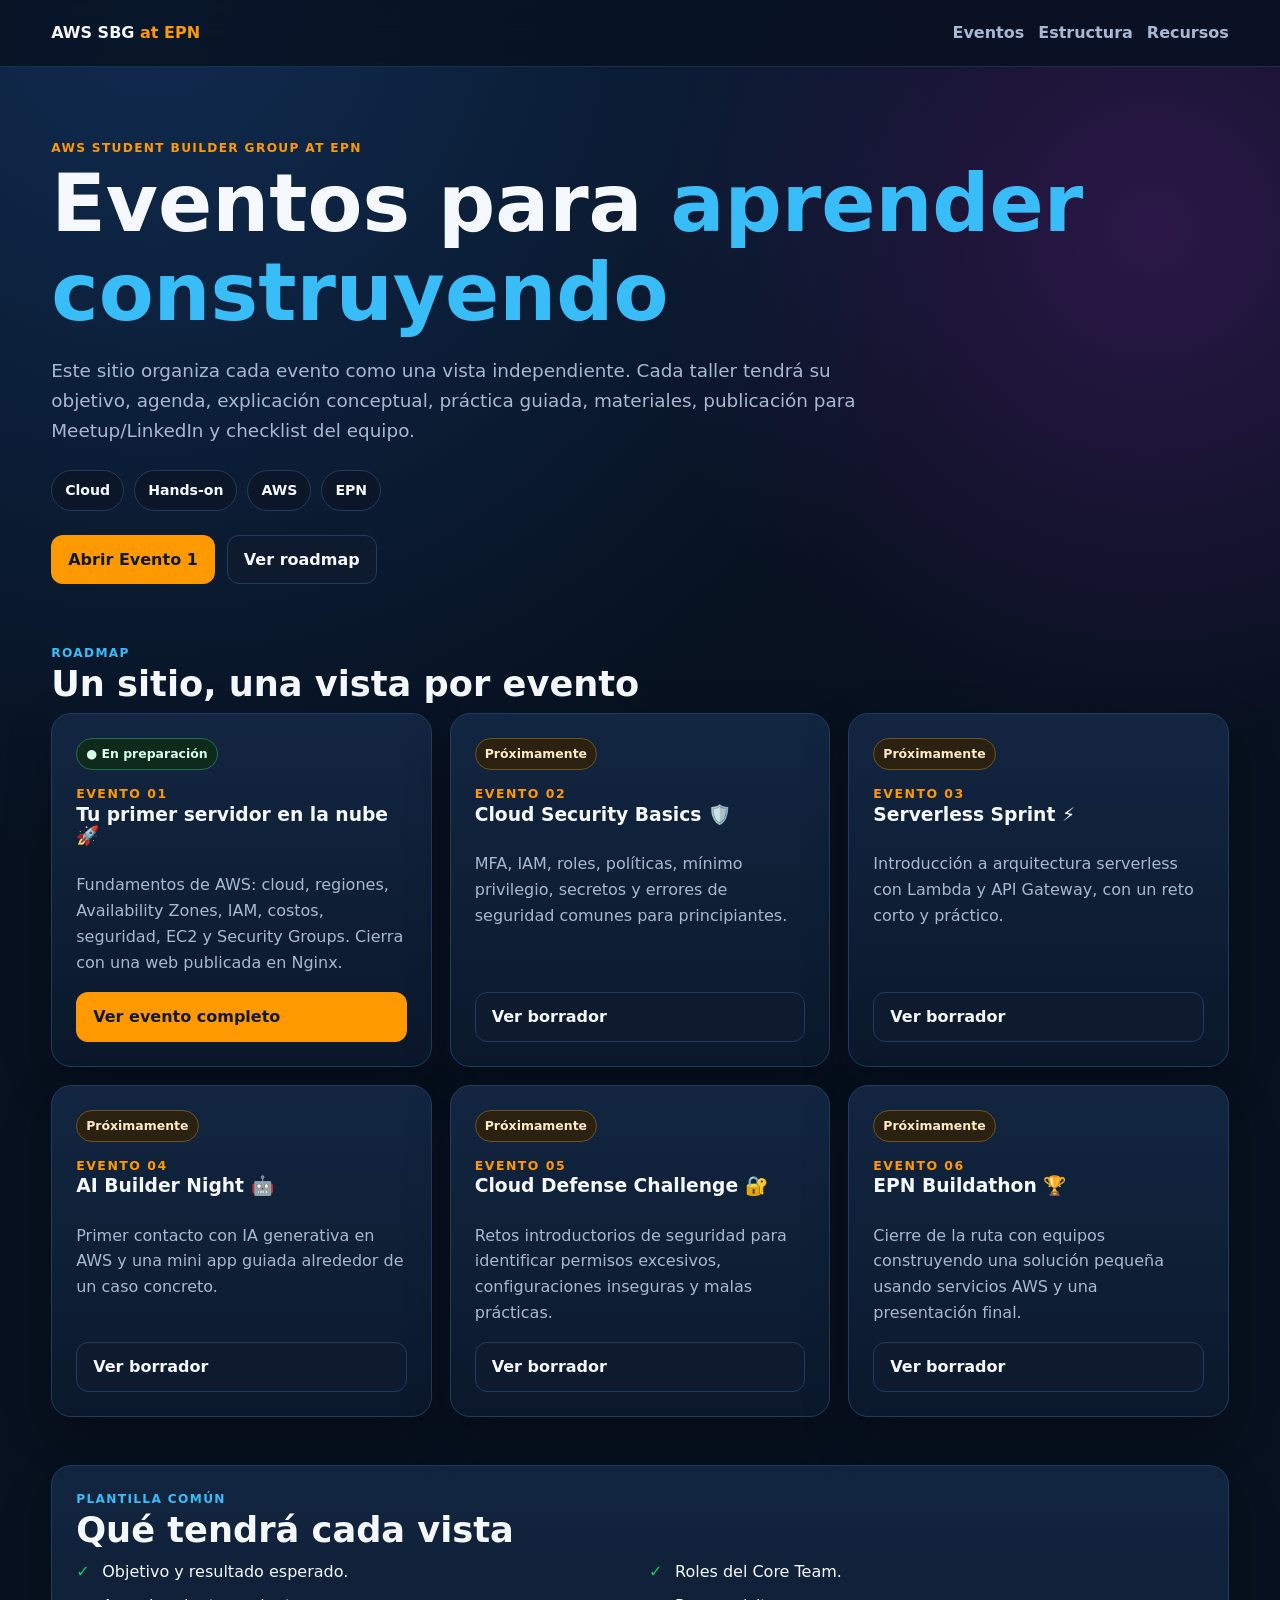
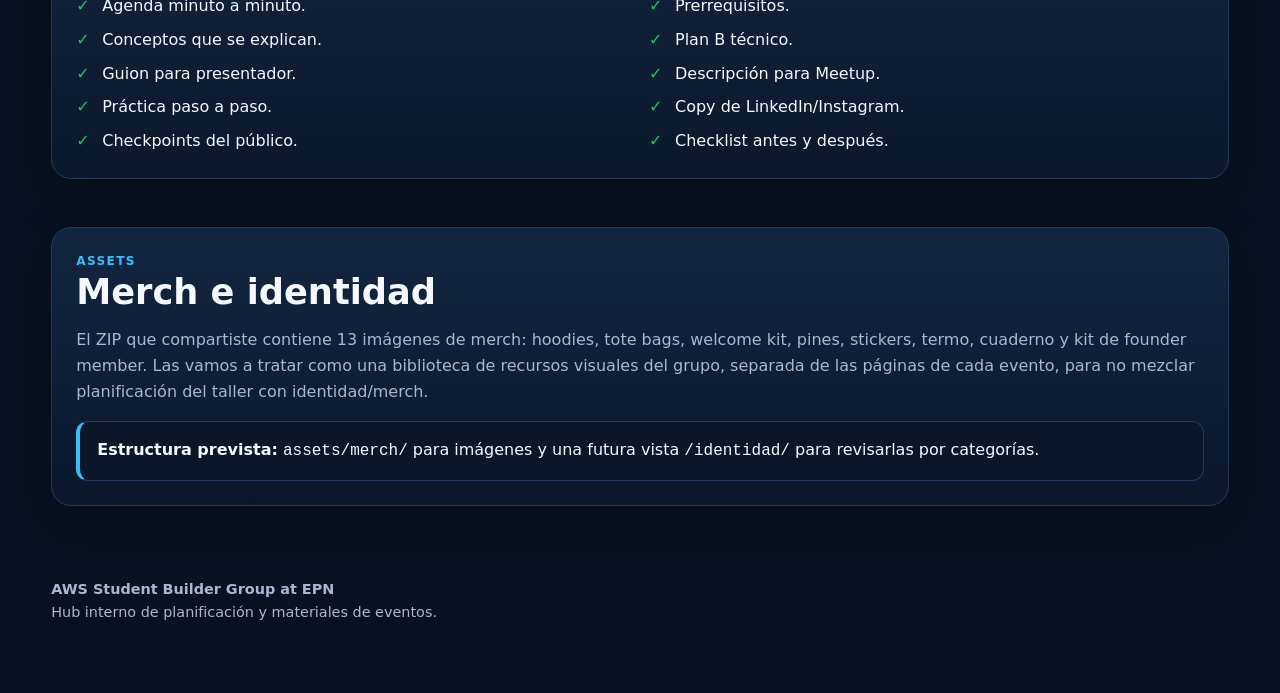
==== commit 41b207d5: "Turn root page into multi-event hub" ====
--- a/index.html
+++ b/index.html
@@ -1,564 +1,38 @@
 <!doctype html>
-<html lang="es">
-<head>
-<meta charset="utf-8">
-<meta name="viewport" content="width=device-width,initial-scale=1">
-<title>Evento 1 · Tu primer servidor en la nube · AWS Student Builder Group at EPN</title>
-<meta name="description" content="Plan completo del Evento 1 del AWS Student Builder Group at EPN: fundamentos de AWS, regiones, zonas, IAM, costos, seguridad y despliegue práctico en EC2.">
-<style>
-:root{
-  --bg:#07111f;--panel:#0e1b2f;--panel2:#132642;--text:#f5f8ff;--muted:#a9b8d2;
-  --blue:#38bdf8;--orange:#ff9900;--green:#22c55e;--purple:#a78bfa;--line:#243b60;
-  --danger:#fb7185;--soft:#0a1628;--shadow:0 18px 45px rgba(0,0,0,.26);--r:20px
-}
-*{box-sizing:border-box}
-html{scroll-behavior:smooth}
-body{margin:0;background:
- radial-gradient(circle at 12% 0,#102b50 0,transparent 34%),
- radial-gradient(circle at 90% 10%,#2b1748 0,transparent 22%),
- var(--bg);color:var(--text);font:16px/1.62 Inter,ui-sans-serif,system-ui,-apple-system,Segoe UI,sans-serif}
-a{color:var(--blue)}code{font-family:ui-monospace,SFMono-Regular,Menlo,monospace}
-.wrap{width:min(1180px,92%);margin:auto}
-.hero{padding:72px 0 42px}
-.eyebrow,.kicker{font-weight:800;letter-spacing:.11em;text-transform:uppercase;font-size:.76rem}
-.eyebrow{color:var(--orange)} .kicker{color:var(--blue)}
-h1,h2,h3,h4{line-height:1.12;margin:0 0 .55rem}
-h1{font-size:clamp(2.5rem,7vw,5.2rem);max-width:1000px}
-h1 span{color:var(--blue)}h2{font-size:clamp(1.55rem,3vw,2.2rem)}
-.lead{font-size:1.16rem;color:var(--muted);max-width:900px}
-.chips{display:flex;gap:10px;flex-wrap:wrap;margin:24px 0}
-.chip{border:1px solid var(--line);background:#0b1729;padding:8px 13px;border-radius:999px;font-weight:700;font-size:.9rem}
-.cta{display:flex;gap:12px;flex-wrap:wrap}
-.btn{display:inline-block;border:1px solid var(--line);border-radius:12px;padding:11px 16px;color:var(--text);text-decoration:none;font-weight:800;background:var(--panel)}
-.btn.primary{background:var(--orange);color:#111827;border-color:transparent}
-section{padding:24px 0}
-.card{background:linear-gradient(180deg,rgba(19,38,66,.97),rgba(11,24,43,.97));border:1px solid var(--line);border-radius:var(--r);padding:26px;box-shadow:var(--shadow)}
-.grid{display:grid;grid-template-columns:repeat(2,minmax(0,1fr));gap:18px}
-.grid3{display:grid;grid-template-columns:repeat(3,minmax(0,1fr));gap:16px}
-.grid4{display:grid;grid-template-columns:repeat(4,minmax(0,1fr));gap:14px}
-.muted{color:var(--muted)}.small{font-size:.88rem}.big{font-size:1.08rem}
-.check{list-style:none;padding:0;margin:0;display:grid;gap:9px}
-.check li{padding-left:27px;position:relative}.check li:before{content:"✓";position:absolute;left:0;color:var(--green);font-weight:900}
-.timeline{display:grid;gap:12px}
-.slot{display:grid;grid-template-columns:115px 1fr;gap:18px;padding:18px;border:1px solid var(--line);border-radius:16px;background:#0c1729}
-.time{font-weight:900;color:var(--orange);font-variant-numeric:tabular-nums}
-.note{margin-top:10px;padding:12px 14px;border-radius:12px;background:#0b1a30;border:1px solid #1f3c64;color:#dbe8fa}
-.speaker{border-left:3px solid var(--purple);background:#16152a;padding:12px 14px;border-radius:10px;color:#e9e1ff}
-.warn{border-left:4px solid var(--orange);background:#211a10;padding:16px 18px;border-radius:12px}
-.danger{border-left-color:var(--danger);background:#26131a}
-.concept{border:1px solid var(--line);border-radius:16px;padding:18px;background:#0c1729}
-.concept .tag{display:inline-block;color:#06111f;background:var(--blue);font-weight:900;font-size:.7rem;border-radius:999px;padding:4px 8px;margin-bottom:8px}
-.concept.orange .tag{background:var(--orange)}.concept.green .tag{background:var(--green)}.concept.purple .tag{background:var(--purple)}
-.flow{display:flex;gap:10px;flex-wrap:wrap;align-items:center;margin-top:14px}
-.node{padding:10px 13px;border:1px solid var(--line);border-radius:12px;background:#0b1729;font-weight:800}
-.arrow{color:var(--orange);font-weight:900}
-.code{background:#040b14;border:1px solid #1b2d47;border-radius:14px;padding:16px;overflow:auto;color:#d9f2ff;font:14px/1.6 ui-monospace,SFMono-Regular,Menlo,monospace}
-table{width:100%;border-collapse:collapse}
-th,td{text-align:left;padding:12px;border-bottom:1px solid var(--line);vertical-align:top}
-th{color:var(--blue)}
-.role{padding:18px;border:1px solid var(--line);border-radius:16px;background:#0c1729}.role b{color:var(--blue)}
-.copybox{position:relative}.copybox button{position:absolute;right:14px;top:14px;background:#162842;border:1px solid var(--line);color:var(--text);padding:7px 10px;border-radius:9px;cursor:pointer}
-.copytext{white-space:pre-wrap;background:#091423;border:1px solid var(--line);border-radius:14px;padding:20px;color:#e7eefb}
-footer{padding:48px 0 70px;color:var(--muted);font-size:.9rem}
-@media(max-width:900px){.grid3,.grid4{grid-template-columns:repeat(2,1fr)}}
-@media(max-width:760px){.grid,.grid3,.grid4{grid-template-columns:1fr}.slot{grid-template-columns:1fr}.hero{padding-top:46px}}
-@media print{body{background:#fff;color:#111}.card,.slot,.role,.copytext,.concept,.note{box-shadow:none;background:#fff;color:#111;border-color:#ccc}.muted,.lead,footer{color:#444}.btn,button{display:none}}
-</style>
-</head>
+<html lang="es"><head><meta charset="utf-8"><meta name="viewport" content="width=device-width,initial-scale=1">
+<title>AWS Student Builder Group at EPN · Eventos</title>
+<meta name="description" content="Hub de eventos del AWS Student Builder Group at EPN. Cada evento tiene su propia vista, agenda, materiales y recursos.">
+<link rel="stylesheet" href="./assets/styles.css"></head>
 <body>
-<div class="wrap">
+<header class="topbar"><div class="wrap nav"><a class="brand" href="./">AWS SBG <span>at EPN</span></a><nav class="navlinks"><a href="#eventos">Eventos</a><a href="#estructura">Estructura</a><a href="#recursos">Recursos</a></nav></div></header>
+<main class="wrap">
+<section class="hero">
+<div class="eyebrow">AWS Student Builder Group at EPN</div>
+<h1>Eventos para <span>aprender construyendo</span></h1>
+<p class="lead">Este sitio organiza cada evento como una vista independiente. Cada taller tendrá su objetivo, agenda, explicación conceptual, práctica guiada, materiales, publicación para Meetup/LinkedIn y checklist del equipo.</p>
+<div class="chips"><span class="chip">Cloud</span><span class="chip">Hands-on</span><span class="chip">AWS</span><span class="chip">EPN</span></div>
+<div class="btns"><a class="btn primary" href="./eventos/evento-01/">Abrir Evento 1</a><a class="btn" href="#eventos">Ver roadmap</a></div>
+</section>
 
-<header class="hero">
-  <div class="eyebrow">AWS Student Builder Group at EPN · Evento 1</div>
-  <h1>Tu primer servidor <span>en la nube</span> 🚀</h1>
-  <p class="lead">Un workshop introductorio y práctico para entender AWS desde la base: nube, regiones, Availability Zones, IAM, seguridad, costos, buenas prácticas y finalmente levantar una instancia EC2 y publicar una página web real.</p>
-  <div class="chips">
-    <span class="chip">Virtual</span><span class="chip">2 h 15 min</span><span class="chip">20–30 asistentes</span>
-    <span class="chip">Principiantes</span><span class="chip">Teoría + práctica</span><span class="chip">EC2 + Security Groups</span>
-  </div>
-  <div class="cta">
-    <a class="btn primary" href="#agenda">Guion minuto a minuto</a>
-    <a class="btn" href="#fundamentos">Fundamentos AWS</a>
-    <a class="btn" href="#practica">Práctica</a>
-    <a class="btn" href="#meetup">Meetup</a>
-    <a class="btn" href="#linkedin">LinkedIn</a>
-  </div>
-</header>
-
-<section>
+<section id="eventos">
+<div class="kicker">Roadmap</div><h2>Un sitio, una vista por evento</h2>
 <div class="grid">
-<div class="card">
-  <div class="kicker">Objetivo</div>
-  <h2>No solo “hacer clic”</h2>
-  <p class="big">La meta es que un estudiante que nunca usó AWS salga entendiendo <b>qué está creando, dónde está corriendo, quién puede acceder, qué podría costar dinero y cómo eliminarlo</b>.</p>
-</div>
-<div class="card">
-  <div class="kicker">Resultado final</div>
-  <h2>Algo funcionando</h2>
-  <ul class="check">
-    <li>Instancia EC2 desplegada.</li>
-    <li>Security Group entendido y configurado.</li>
-    <li>Nginx corriendo.</li>
-    <li>Página personalizada accesible por IP pública.</li>
-    <li>Recursos eliminados al terminar.</li>
-  </ul>
-</div>
+<article class="card event-card"><span class="status live">● En preparación</span><div class="num">Evento 01</div><h3>Tu primer servidor en la nube 🚀</h3><p>Fundamentos de AWS: cloud, regiones, Availability Zones, IAM, costos, seguridad, EC2 y Security Groups. Cierra con una web publicada en Nginx.</p><div class="spacer"></div><a class="btn primary" href="./eventos/evento-01/">Ver evento completo</a></article>
+<article class="card event-card"><span class="status soon">Próximamente</span><div class="num">Evento 02</div><h3>Cloud Security Basics 🛡️</h3><p>MFA, IAM, roles, políticas, mínimo privilegio, secretos y errores de seguridad comunes para principiantes.</p><div class="spacer"></div><a class="btn" href="./eventos/evento-02/">Ver borrador</a></article>
+<article class="card event-card"><span class="status soon">Próximamente</span><div class="num">Evento 03</div><h3>Serverless Sprint ⚡</h3><p>Introducción a arquitectura serverless con Lambda y API Gateway, con un reto corto y práctico.</p><div class="spacer"></div><a class="btn" href="./eventos/evento-03/">Ver borrador</a></article>
+<article class="card event-card"><span class="status soon">Próximamente</span><div class="num">Evento 04</div><h3>AI Builder Night 🤖</h3><p>Primer contacto con IA generativa en AWS y una mini app guiada alrededor de un caso concreto.</p><div class="spacer"></div><a class="btn" href="./eventos/evento-04/">Ver borrador</a></article>
+<article class="card event-card"><span class="status soon">Próximamente</span><div class="num">Evento 05</div><h3>Cloud Defense Challenge 🔐</h3><p>Retos introductorios de seguridad para identificar permisos excesivos, configuraciones inseguras y malas prácticas.</p><div class="spacer"></div><a class="btn" href="./eventos/evento-05/">Ver borrador</a></article>
+<article class="card event-card"><span class="status soon">Próximamente</span><div class="num">Evento 06</div><h3>EPN Buildathon 🏆</h3><p>Cierre de la ruta con equipos construyendo una solución pequeña usando servicios AWS y una presentación final.</p><div class="spacer"></div><a class="btn" href="./eventos/evento-06/">Ver borrador</a></article>
 </div>
 </section>
 
-<section id="fundamentos">
-<div class="card">
-<div class="kicker">Parte 1 · Lo básico que sí queremos enseñar</div>
-<h2>Mapa mental de AWS para principiantes</h2>
-<p class="muted">No buscamos profundidad de certificación. Cada concepto debe responder una pregunta concreta antes de pasar a la práctica.</p>
-<div class="grid3" style="margin-top:18px">
-  <div class="concept"><span class="tag">1</span><h3>Cloud Computing</h3><p><b>Pregunta:</b> ¿por qué alquilar infraestructura en lugar de comprarla?</p><p class="muted">Elasticidad, pago por uso, aprovisionamiento rápido.</p></div>
-  <div class="concept orange"><span class="tag">2</span><h3>Regiones</h3><p><b>Pregunta:</b> ¿en qué parte del mundo estoy desplegando?</p><p class="muted">Una región es una ubicación geográfica de AWS. Elegir región afecta latencia, disponibilidad de servicios y costos.</p></div>
-  <div class="concept green"><span class="tag">3</span><h3>Availability Zones</h3><p><b>Pregunta:</b> ¿por qué una región tiene varias zonas?</p><p class="muted">Son ubicaciones físicamente separadas dentro de una región, útiles para diseñar alta disponibilidad.</p></div>
-  <div class="concept purple"><span class="tag">4</span><h3>IAM</h3><p><b>Pregunta:</b> ¿quién puede hacer qué?</p><p class="muted">Identidades, permisos, roles, MFA y principio de mínimo privilegio.</p></div>
-  <div class="concept"><span class="tag">5</span><h3>EC2</h3><p><b>Pregunta:</b> ¿qué es realmente “un servidor en AWS”?</p><p class="muted">Una máquina virtual con CPU, memoria, disco, sistema operativo y red.</p></div>
-  <div class="concept orange"><span class="tag">6</span><h3>Security Groups</h3><p><b>Pregunta:</b> ¿por qué mi servidor existe pero mi web no abre?</p><p class="muted">Firewall virtual asociado a recursos como EC2.</p></div>
-  <div class="concept green"><span class="tag">7</span><h3>Costos</h3><p><b>Pregunta:</b> ¿qué puede generar cargos?</p><p class="muted">Tiempo de cómputo, almacenamiento, transferencia, IPs y otros recursos según servicio.</p></div>
-  <div class="concept purple"><span class="tag">8</span><h3>Responsabilidad</h3><p><b>Pregunta:</b> ¿qué asegura AWS y qué aseguro yo?</p><p class="muted">Introducción simple al modelo de responsabilidad compartida.</p></div>
-  <div class="concept"><span class="tag">9</span><h3>Limpieza</h3><p><b>Pregunta:</b> ¿qué hago cuando termino?</p><p class="muted">Detener/terminar recursos y comprobar que no queden servicios activos.</p></div>
-</div>
-</div>
-</section>
+<section id="estructura"><div class="card"><div class="kicker">Plantilla común</div><h2>Qué tendrá cada vista</h2>
+<div class="two"><ul class="check"><li>Objetivo y resultado esperado.</li><li>Agenda minuto a minuto.</li><li>Conceptos que se explican.</li><li>Guion para presentador.</li><li>Práctica paso a paso.</li><li>Checkpoints del público.</li></ul>
+<ul class="check"><li>Roles del Core Team.</li><li>Prerrequisitos.</li><li>Plan B técnico.</li><li>Descripción para Meetup.</li><li>Copy de LinkedIn/Instagram.</li><li>Checklist antes y después.</li></ul></div></div></section>
 
-<section>
-<div class="grid">
-<div class="card">
-<div class="kicker">Regiones y AZ</div>
-<h2>Cómo explicarlo sin hacerlo pesado</h2>
-<div class="speaker">“AWS no es una computadora gigante en un único lugar. AWS tiene regiones distribuidas por el mundo. Dentro de cada región existen varias Availability Zones físicamente separadas. Hoy elegiremos una sola región para que todos trabajemos igual.”</div>
-<div class="flow">
-  <div class="node">AWS</div><span class="arrow">→</span>
-  <div class="node">Región</div><span class="arrow">→</span>
-  <div class="node">AZ A</div><div class="node">AZ B</div><div class="node">AZ C</div>
-</div>
-<p class="muted small">Ejemplo didáctico: una región ≈ ciudad/área geográfica; AZ ≈ centros de datos separados dentro de esa región. Aclarar que es una analogía, no una equivalencia literal.</p>
-</div>
+<section id="recursos"><div class="card"><div class="kicker">Assets</div><h2>Merch e identidad</h2>
+<p class="muted">El ZIP que compartiste contiene 13 imágenes de merch: hoodies, tote bags, welcome kit, pines, stickers, termo, cuaderno y kit de founder member. Las vamos a tratar como una biblioteca de recursos visuales del grupo, separada de las páginas de cada evento, para no mezclar planificación del taller con identidad/merch.</p>
+<div class="note"><b>Estructura prevista:</b> <code>assets/merch/</code> para imágenes y una futura vista <code>/identidad/</code> para revisarlas por categorías.</div></div></section>
 
-<div class="card">
-<div class="kicker">IAM rápido</div>
-<h2>Configuración y buenas prácticas</h2>
-<ul class="check">
-<li>Explicar por qué la cuenta root se usa solo para tareas que realmente la requieren.</li>
-<li>Mostrar MFA y recomendar habilitarlo.</li>
-<li>Diferenciar usuario, grupo, rol y política.</li>
-<li>Explicar mínimo privilegio: dar solo los permisos necesarios.</li>
-<li>No compartir contraseñas ni access keys.</li>
-<li>No subir secretos a GitHub.</li>
-</ul>
-<div class="speaker">“IAM responde una pregunta: ¿quién puede hacer qué sobre qué recurso? Si alguien necesita leer S3, no significa que deba poder borrar EC2.”</div>
-</div>
-</div>
-</section>
-
-<section>
-<div class="grid">
-<div class="card">
-<div class="kicker">Costos</div>
-<h2>Cloud sin sorpresas 💸</h2>
-<ul class="check">
-<li>Pago por uso no significa “todo es gratis”.</li>
-<li>Free Tier / créditos dependen de condiciones y límites.</li>
-<li>Un Budget es una alerta, no un interruptor automático de todos los gastos.</li>
-<li>Revisar Billing / Cost Explorer / Budgets.</li>
-<li>Etiquetar recursos ayuda a saber qué pertenece al taller.</li>
-<li>Eliminar recursos al finalizar.</li>
-</ul>
-<div class="speaker">“La mejor cost practice para un principiante es saber qué creó, cuánto tiempo lo va a usar y cómo eliminarlo.”</div>
-</div>
-
-<div class="card">
-<div class="kicker">Buenas prácticas</div>
-<h2>Checklist del día 1</h2>
-<ul class="check">
-<li>MFA habilitado.</li>
-<li>Región definida para el taller.</li>
-<li>Mínimo privilegio en IAM.</li>
-<li>Puertos abiertos solo cuando hacen falta.</li>
-<li>No usar 0.0.0.0/0 innecesariamente fuera del ejercicio.</li>
-<li>Evitar secretos en código.</li>
-<li>Usar nombres/tags claros para recursos.</li>
-<li>Revisar y limpiar recursos.</li>
-</ul>
-</div>
-</div>
-</section>
-
-<section id="agenda">
-<div class="card">
-<div class="kicker">Guion minuto a minuto</div>
-<h2>Agenda propuesta · 2 h 15 min</h2>
-<div class="timeline">
-
-<div class="slot"><div class="time">0:00–0:10</div><div><h3>1. Bienvenida + AWS Student Builder Group</h3>
-<p>Presentación rápida del Core Team, objetivo del grupo, reglas del evento y sondeo inicial.</p>
-<div class="speaker">“Hoy queremos que entiendan AWS desde la base y terminen con algo publicado por ustedes. No vamos a empezar con 40 servicios ni con una arquitectura imposible.”</div>
-</div></div>
-
-<div class="slot"><div class="time">0:10–0:25</div><div><h3>2. ¿Qué es cloud y qué es AWS?</h3>
-<p>On-premise vs cloud, pago por uso, elasticidad, servicios administrados. Mostrar consola y explicar que AWS agrupa servicios por categorías.</p>
-</div></div>
-
-<div class="slot"><div class="time">0:25–0:37</div><div><h3>3. Regiones, Availability Zones y elección de ubicación</h3>
-<p>Mapa de regiones. Explicar región, AZ, latencia y por qué todos usarán la misma región durante el workshop.</p>
-<div class="note"><b>Mini pregunta:</b> “Si mis usuarios están en Latinoamérica, ¿qué cosas considerarían antes de elegir una región?”</div>
-</div></div>
-
-<div class="slot"><div class="time">0:37–0:52</div><div><h3>4. IAM y seguridad básica</h3>
-<p>Root, MFA, usuarios, roles, políticas y mínimo privilegio. Mostrar IAM en consola sin crear una estructura compleja.</p>
-<div class="note"><b>Objetivo:</b> que comprendan que permisos y autenticación son parte del diseño, no algo que se agrega al final.</div>
-</div></div>
-
-<div class="slot"><div class="time">0:52–1:05</div><div><h3>5. Costos, Free Tier, Budgets y limpieza</h3>
-<p>Explicar qué puede generar costos, cómo revisar Billing, qué hace un Budget y por qué todo recurso del taller debe eliminarse.</p>
-<div class="speaker">“Una alerta de presupuesto ayuda a enterarte; no reemplaza el hábito de revisar y limpiar recursos.”</div>
-</div></div>
-
-<div class="slot"><div class="time">1:05–1:55</div><div><h3>6. Hands-on: levantar EC2 y publicar una web</h3>
-<p>EC2 → IP pública → intento fallido → Security Group → HTTP/80 → Instance Connect → Nginx → HTML.</p>
-<div class="note"><b>Momento clave:</b> dejar HTTP cerrado al principio para que experimenten el fallo y luego entiendan qué cambia al abrir el puerto 80.</div>
-</div></div>
-
-<div class="slot"><div class="time">1:55–2:05</div><div><h3>7. Personalización + Cloud Gallery</h3>
-<p>Cada participante modifica su página y envía su IP/URL. Mostrar varias en vivo.</p>
-</div></div>
-
-<div class="slot"><div class="time">2:05–2:10</div><div><h3>8. Builder Center + próximos pasos</h3>
-<p>QR/enlace a Builder Center, recursos recomendados y adelanto del Evento 2.</p>
-</div></div>
-
-<div class="slot"><div class="time">2:10–2:15</div><div><h3>9. Limpieza guiada + CSAT</h3>
-<p>Terminar EC2 todos juntos, comprobar recursos y compartir encuesta.</p>
-</div></div>
-
-</div>
-</div>
-</section>
-
-<section id="practica">
-<div class="card">
-<div class="kicker">Parte práctica</div>
-<h2>Hands-on completo</h2>
-
-<h3>Paso 0 · Check previo</h3>
-<ul class="check">
-<li>Todos en la región definida.</li>
-<li>Cuenta/lab/sandbox funcional.</li>
-<li>Nombre del recurso: <code>epn-evento1-tuNombre</code>.</li>
-<li>Tag sugerido: <code>Event=EPN-Event-01</code>.</li>
-</ul>
-
-<h3>Paso 1 · Crear EC2</h3>
-<ol>
-<li>Abrir EC2 → Launch instance.</li>
-<li>Nombre claro.</li>
-<li>Amazon Linux.</li>
-<li>Tipo pequeño permitido por el entorno elegido.</li>
-<li>Red por defecto para simplificar el primer taller.</li>
-<li>No habilitar HTTP todavía.</li>
-<li>Lanzar instancia.</li>
-</ol>
-
-<h3>Paso 2 · Checkpoint “¿por qué no carga?”</h3>
-<p>Copiar la IPv4 pública y abrir <code>http://IP_PUBLICA</code>. La web todavía no debe responder porque aún no existe servidor web y/o HTTP no está permitido.</p>
-
-<h3>Paso 3 · Entrar con EC2 Instance Connect</h3>
-<p>Evitar SSH local en este primer taller para no mezclar problemas de claves, terminales y sistemas operativos.</p>
-
-<h3>Paso 4 · Instalar Nginx</h3>
-<pre class="code">sudo dnf install -y nginx
-sudo systemctl enable --now nginx
-sudo systemctl status nginx --no-pager</pre>
-
-<h3>Paso 5 · Abrir HTTP/80</h3>
-<p>Editar el Security Group y agregar HTTP TCP/80. Para el ejercicio introductorio se puede permitir tráfico web público y explicar claramente qué significa el origen configurado.</p>
-
-<h3>Paso 6 · Crear la página</h3>
-<pre class="code">sudo tee /usr/share/nginx/html/index.html &gt; /dev/null &lt;&lt;'EOF'
-&lt;!DOCTYPE html&gt;
-&lt;html lang="es"&gt;
-&lt;head&gt;
-  &lt;meta charset="UTF-8"&gt;
-  &lt;meta name="viewport" content="width=device-width, initial-scale=1"&gt;
-  &lt;title&gt;Mi primera web en AWS&lt;/title&gt;
-  &lt;style&gt;
-    body{
-      font-family:system-ui;
-      background:#0b1220;
-      color:white;
-      max-width:760px;
-      margin:80px auto;
-      padding:24px;
-    }
-    h1{color:#38bdf8}
-    .tag{display:inline-block;background:#ff9900;color:#111;padding:6px 10px;border-radius:999px}
-  &lt;/style&gt;
-&lt;/head&gt;
-&lt;body&gt;
-  &lt;span class="tag"&gt;AWS Student Builder Group at EPN&lt;/span&gt;
-  &lt;h1&gt;Hola desde AWS 🚀&lt;/h1&gt;
-  &lt;p&gt;Soy TU_NOMBRE y esta es mi primera página corriendo en EC2.&lt;/p&gt;
-  &lt;p&gt;Hoy aprendí sobre regiones, IAM, costos, EC2 y Security Groups.&lt;/p&gt;
-&lt;/body&gt;
-&lt;/html&gt;
-EOF</pre>
-
-<h3>Paso 7 · Personalizar</h3>
-<p>Cambiar nombre, carrera, frase, colores y contenido. Evitar descargar frameworks o dependencias innecesarias.</p>
-
-<h3>Paso 8 · Cloud Gallery</h3>
-<p>Formulario: nombre + carrera + IP/URL + “qué aprendí hoy”. Mostrar varias páginas en vivo.</p>
-
-<h3>Paso 9 · Limpieza obligatoria</h3>
-<ul class="check">
-<li>Terminar la instancia EC2.</li>
-<li>Confirmar que no queden instancias Running.</li>
-<li>Revisar recursos adicionales creados durante el taller.</li>
-<li>Volver a Billing/Budgets como cierre de aprendizaje.</li>
-</ul>
-</div>
-</section>
-
-<section>
-<div class="grid">
-<div class="card">
-<div class="kicker">Checkpoints</div>
-<h2>Control del ritmo</h2>
-<ul class="check">
-<li>✅ Estoy en la región correcta.</li>
-<li>✅ Instancia Running.</li>
-<li>✅ Tengo IPv4 pública.</li>
-<li>✅ Entré con Instance Connect.</li>
-<li>❌ Mi web todavía no abre.</li>
-<li>✅ Agregué HTTP/80.</li>
-<li>✅ Nginx responde.</li>
-<li>✅ Personalicé mi HTML.</li>
-<li>✅ Envié mi URL a la galería.</li>
-<li>✅ Terminé mi instancia.</li>
-</ul>
-</div>
-
-<div class="card">
-<div class="kicker">Plan de soporte</div>
-<h2>Para 20–30 personas</h2>
-<ul class="check">
-<li>1 presentador principal.</li>
-<li>1 guía técnico.</li>
-<li>2–3 mentores.</li>
-<li>1 moderador de chat/checkpoints.</li>
-<li>Breakout room de ayuda si la plataforma lo permite.</li>
-<li>No detener a todo el grupo por un caso individual.</li>
-</ul>
-</div>
-</div>
-</section>
-
-<section>
-<div class="grid3">
-<div class="role"><b>Leader / Host</b><p>Bienvenida, comunidad, fundamentos, Builder Center y cierre.</p></div>
-<div class="role"><b>Technical Lead</b><p>Regiones, IAM, EC2, Security Groups y demo principal.</p></div>
-<div class="role"><b>Mentor 1</b><p>Problemas de consola, EC2 y región.</p></div>
-<div class="role"><b>Mentor 2</b><p>Instance Connect, Nginx y HTML.</p></div>
-<div class="role"><b>Moderación</b><p>Chat, preguntas, checkpoints y tiempos.</p></div>
-<div class="role"><b>Operación</b><p>Meetup, asistencia, CSAT, evidencias y post-event.</p></div>
-</div>
-</section>
-
-<section>
-<div class="card">
-<div class="kicker">Preparación</div>
-<h2>Checklist del Core Team</h2>
-<table>
-<thead><tr><th>Cuándo</th><th>Acción</th></tr></thead>
-<tbody>
-<tr><td>2 semanas antes</td><td>Definir fecha, plataforma, cupo, roles y entorno (sandbox/lab/cuentas propias).</td></tr>
-<tr><td>10 días antes</td><td>Crear plantilla HTML, formulario Cloud Gallery y slides de fundamentos.</td></tr>
-<tr><td>1 semana antes</td><td>Ensayo completo: cuenta nueva → región → IAM → budget → EC2 → SG → Nginx → limpieza.</td></tr>
-<tr><td>5 días antes</td><td>Enviar prerrequisitos e instrucciones a inscritos.</td></tr>
-<tr><td>3 días antes</td><td>Asignar mentores y probar breakout rooms/chat/encuestas.</td></tr>
-<tr><td>Día anterior</td><td>Ensayo rápido y verificación de links, QR y formularios.</td></tr>
-<tr><td>Día del evento</td><td>Entrar 20–30 min antes. Revisar permisos de pantalla, grabación si aplica y roles.</td></tr>
-<tr><td>Después</td><td>Recap, materiales, fotos/capturas, CSAT y Post-Event Form.</td></tr>
-</tbody>
-</table>
-</div>
-</section>
-
-<section>
-<div class="card">
-<div class="kicker">Entorno de práctica</div>
-<h2>Antes de anunciar requisitos</h2>
-<div class="warn">
-<b>Preferido:</b> usar un entorno preconfigurado, Builder Lab o sandbox que soporte el ejercicio. Así se reduce la barrera de cuenta/tarjeta para principiantes.
-</div><br>
-<div class="warn danger">
-<b>Si usan cuentas AWS personales:</b> mandar la guía con una semana de anticipación, hacer una sesión corta de ayuda, usar un recurso pequeño, no incluir Elastic IP en el primer evento y limpiar todo al cierre.
-</div>
-</div>
-</section>
-
-<section id="meetup">
-<div class="card copybox">
-<button onclick="copyBlock('meetupText',this)">Copiar</button>
-<div class="kicker">Meetup</div>
-<h2>Descripción lista para publicar</h2>
-<div id="meetupText" class="copytext">🚀 Tu primer servidor en la nube | Fundamentos + Hands-on AWS para principiantes
-
-¿Nunca has usado AWS? Este evento está pensado para ti.
-
-Antes de desplegar, vamos a entender qué estamos haciendo.
-
-En este workshop virtual aprenderás desde cero:
-☁️ Qué es cloud computing y qué es AWS.
-🌎 Qué son las regiones y Availability Zones.
-🔐 Cómo funciona IAM y por qué importan MFA y mínimo privilegio.
-💸 Cómo pensar en costos, presupuestos y limpieza de recursos.
-🖥️ Qué es Amazon EC2.
-🛡️ Cómo funciona un Security Group.
-🌐 Cómo publicar una página web desde tu propio servidor en AWS.
-
-Después de los fundamentos pasaremos al hands-on:
-1. Lanzaremos una instancia EC2.
-2. Intentaremos acceder a nuestra web.
-3. Entenderemos por qué todavía no responde.
-4. Configuraremos HTTP en el Security Group.
-5. Entraremos al servidor con EC2 Instance Connect.
-6. Instalaremos Nginx.
-7. Publicaremos y personalizaremos nuestra página.
-8. Cerraremos eliminando correctamente los recursos.
-
-La idea no es darte un demo terminado para copiarlo: queremos que entiendas qué ocurre en cada paso y que salgas con algo construido por ti.
-
-🎯 Nivel: introductorio
-💻 Modalidad: virtual
-⏱️ Duración: ~2 h 15 min
-👥 Cupos limitados
-🎒 Recomendado para estudiantes que quieran comenzar en cloud y AWS.
-
-Los prerrequisitos definitivos del entorno práctico se enviarán a los inscritos antes del evento.
-
-Al final tendremos una Cloud Gallery, recursos para seguir aprendiendo y un espacio para conocer AWS Builder Center.
-
-Organiza:
-AWS Student Builder Group at National Polytechnic School (EPN)
-
-By registering for events, you certify that you have read and agree to the AWS Event Terms and Conditions.</div>
-</div>
-</section>
-
-<section id="linkedin">
-<div class="card copybox">
-<button onclick="copyBlock('linkedinText',this)">Copiar</button>
-<div class="kicker">LinkedIn</div>
-<h2>Publicación lista</h2>
-<div id="linkedinText" class="copytext">🚀 Nuestro primer workshop en AWS Student Builder Group at EPN empieza desde la base.
-
-☁️ TU PRIMER SERVIDOR EN LA NUBE
-
-Antes de desplegar una aplicación queremos responder las preguntas que un principiante realmente tiene:
-
-🌎 ¿Qué diferencia hay entre una región y una Availability Zone?
-🔐 ¿Qué es IAM y por qué no deberíamos dar permisos de más?
-💸 ¿Cómo funcionan los costos y cómo evitamos dejar recursos activos?
-🖥️ ¿Qué es EC2?
-🛡️ ¿Por qué un servidor puede estar encendido pero la web no ser accesible?
-
-Después pasaremos a la práctica.
-
-Cada participante levantará una instancia EC2, configurará el acceso web mediante un Security Group, entrará al servidor, instalará Nginx y publicará una página que podrá personalizar.
-
-Y cerraremos haciendo algo que también es parte de aprender cloud: limpiar correctamente los recursos.
-
-La idea es simple:
-👉 entender primero;
-👉 construir después;
-👉 terminar sabiendo qué hiciste y por qué.
-
-🎯 Nivel introductorio
-💻 Virtual
-⏱️ ~2 h 15 min
-📍 AWS Student Builder Group at EPN
-
-Muy pronto compartiremos fecha y registro oficial en Meetup.
-
-#AWS #AWSsbgl #AWSStudentBuilderGroupLeader #StudentsAtAWS #StudentsBuildAWS #CloudComputing #AmazonEC2 #EPN</div>
-</div>
-</section>
-
-<section>
-<div class="grid">
-<div class="card copybox">
-<button onclick="copyBlock('shortText',this)">Copiar</button>
-<div class="kicker">Instagram</div>
-<h2>Texto corto</h2>
-<div id="shortText" class="copytext">🚀 TU PRIMER SERVIDOR EN LA NUBE
-
-Fundamentos + práctica AWS desde cero.
-
-🌎 Regiones y Availability Zones
-🔐 IAM y seguridad
-💸 Costos y buenas prácticas
-🖥️ EC2
-🛡️ Security Groups
-🌐 Publica tu primera web
-
-No necesitas experiencia previa.
-
-Virtual · Nivel introductorio
-AWS Student Builder Group at EPN</div>
-</div>
-
-<div class="card">
-<div class="kicker">Carrusel</div>
-<h2>Slides para publicidad</h2>
-<ul class="check">
-<li>1 · Tu primer servidor en la nube 🚀</li>
-<li>2 · AWS desde cero: ¿qué es cloud?</li>
-<li>3 · Regiones vs Availability Zones.</li>
-<li>4 · IAM: quién puede hacer qué.</li>
-<li>5 · Costos: aprende sin sorpresas.</li>
-<li>6 · EC2: tu primer servidor.</li>
-<li>7 · “¿Por qué mi web no carga?” Security Groups.</li>
-<li>8 · Publica algo hecho por ti.</li>
-<li>9 · Fecha + hora + Meetup + CTA.</li>
-</ul>
-</div>
-</div>
-</section>
-
-<section>
-<div class="card">
-<div class="kicker">Límites del Evento 1</div>
-<h2>Lo que no vamos a meter todavía</h2>
-<ul class="check">
-<li>No Lambda, RDS, Bedrock y S3 en profundidad.</li>
-<li>No VPC avanzada, subnets personalizadas, NAT Gateway o Load Balancer.</li>
-<li>No Elastic IP.</li>
-<li>No access keys ni AWS CLI como requisito.</li>
-<li>No premios con créditos del Core Team.</li>
-<li>No prometer créditos a asistentes sin confirmación oficial.</li>
-</ul>
-</div>
-</section>
-
-<footer>
-<p><b>Documento interno de planificación · AWS Student Builder Group at EPN</b></p>
-<p>Versión ampliada: fundamentos AWS + práctica EC2. Completar fecha, plataforma y entorno antes de publicar.</p>
-</footer>
-</div>
-
-<script>
-function copyBlock(id,btn){
-  const t=document.getElementById(id).innerText;
-  navigator.clipboard.writeText(t).then(()=>{
-    const old=btn.textContent;btn.textContent="Copiado ✓";
-    setTimeout(()=>btn.textContent=old,1600)
-  });
-}
-</script>
-</body>
-</html>+<footer class="footer"><b>AWS Student Builder Group at EPN</b><br>Hub interno de planificación y materiales de eventos.</footer>
+</main></body></html>
--- a/assets/styles.css
+++ b/assets/styles.css
@@ -0,0 +1 @@
+:root{--bg:#07111f;--panel:#0e1b2f;--panel2:#132642;--text:#f5f8ff;--muted:#a9b8d2;--blue:#38bdf8;--orange:#ff9900;--green:#22c55e;--purple:#a78bfa;--line:#243b60;--shadow:0 18px 45px rgba(0,0,0,.26);--r:20px}*{box-sizing:border-box}html{scroll-behavior:smooth}body{margin:0;background:radial-gradient(circle at 12% 0,#102b50 0,transparent 34%),radial-gradient(circle at 90% 10%,#2b1748 0,transparent 22%),var(--bg);color:var(--text);font:16px/1.62 Inter,ui-sans-serif,system-ui,-apple-system,Segoe UI,sans-serif}.wrap{width:min(1180px,92%);margin:auto}a{color:inherit}.topbar{position:sticky;top:0;z-index:10;backdrop-filter:blur(14px);background:rgba(7,17,31,.78);border-bottom:1px solid rgba(36,59,96,.7)}.nav{height:66px;display:flex;align-items:center;justify-content:space-between;gap:18px}.brand{font-weight:900;text-decoration:none}.brand span{color:var(--orange)}.navlinks{display:flex;gap:14px;flex-wrap:wrap}.navlinks a{text-decoration:none;color:var(--muted);font-weight:700}.navlinks a:hover{color:var(--text)}.hero{padding:72px 0 36px}.eyebrow,.kicker{font-weight:800;letter-spacing:.11em;text-transform:uppercase;font-size:.76rem}.eyebrow{color:var(--orange)}.kicker{color:var(--blue)}h1,h2,h3{line-height:1.12;margin:0 0 .6rem}h1{font-size:clamp(2.4rem,7vw,5rem)}h1 span{color:var(--blue)}h2{font-size:clamp(1.5rem,3vw,2.2rem)}.lead{font-size:1.15rem;color:var(--muted);max-width:850px}.chips{display:flex;gap:10px;flex-wrap:wrap;margin:24px 0}.chip{border:1px solid var(--line);background:#0b1729;padding:8px 13px;border-radius:999px;font-weight:800;font-size:.88rem}.btns{display:flex;gap:12px;flex-wrap:wrap}.btn{display:inline-block;text-decoration:none;border:1px solid var(--line);border-radius:12px;padding:11px 16px;font-weight:800;background:var(--panel)}.btn.primary{background:var(--orange);color:#111827;border-color:transparent}section{padding:24px 0}.grid{display:grid;grid-template-columns:repeat(3,minmax(0,1fr));gap:18px}.card{background:linear-gradient(180deg,rgba(19,38,66,.97),rgba(11,24,43,.97));border:1px solid var(--line);border-radius:var(--r);padding:24px;box-shadow:var(--shadow)}.event-card{display:flex;flex-direction:column;min-height:290px}.event-card .num{font-size:.78rem;font-weight:900;color:var(--orange);text-transform:uppercase;letter-spacing:.12em}.event-card p{color:var(--muted)}.event-card .spacer{flex:1}.status{display:inline-flex;align-items:center;gap:7px;font-size:.78rem;font-weight:900;border:1px solid var(--line);padding:5px 9px;border-radius:999px;width:max-content;margin-bottom:14px}.status.live{color:#d8ffe8;border-color:#246d47;background:#0d2a1d}.status.soon{color:#ffeac7;border-color:#70521e;background:#2a2110}.mini{color:var(--muted);font-size:.9rem}.footer{padding:48px 0 70px;color:var(--muted);font-size:.9rem}.timeline{display:grid;gap:12px}.slot{display:grid;grid-template-columns:115px 1fr;gap:18px;padding:18px;border:1px solid var(--line);border-radius:16px;background:#0c1729}.time{font-weight:900;color:var(--orange)}.check{list-style:none;padding:0;margin:0;display:grid;gap:8px}.check li{padding-left:26px;position:relative}.check li:before{content:"✓";position:absolute;left:0;color:var(--green);font-weight:900}.two{display:grid;grid-template-columns:1fr 1fr;gap:18px}.note{padding:15px 17px;border:1px solid var(--line);border-left:4px solid var(--blue);border-radius:12px;background:#0b1729}.muted{color:var(--muted)}@media(max-width:900px){.grid{grid-template-columns:repeat(2,1fr)}}@media(max-width:720px){.grid,.two{grid-template-columns:1fr}.slot{grid-template-columns:1fr}.navlinks{display:none}.hero{padding-top:46px}}
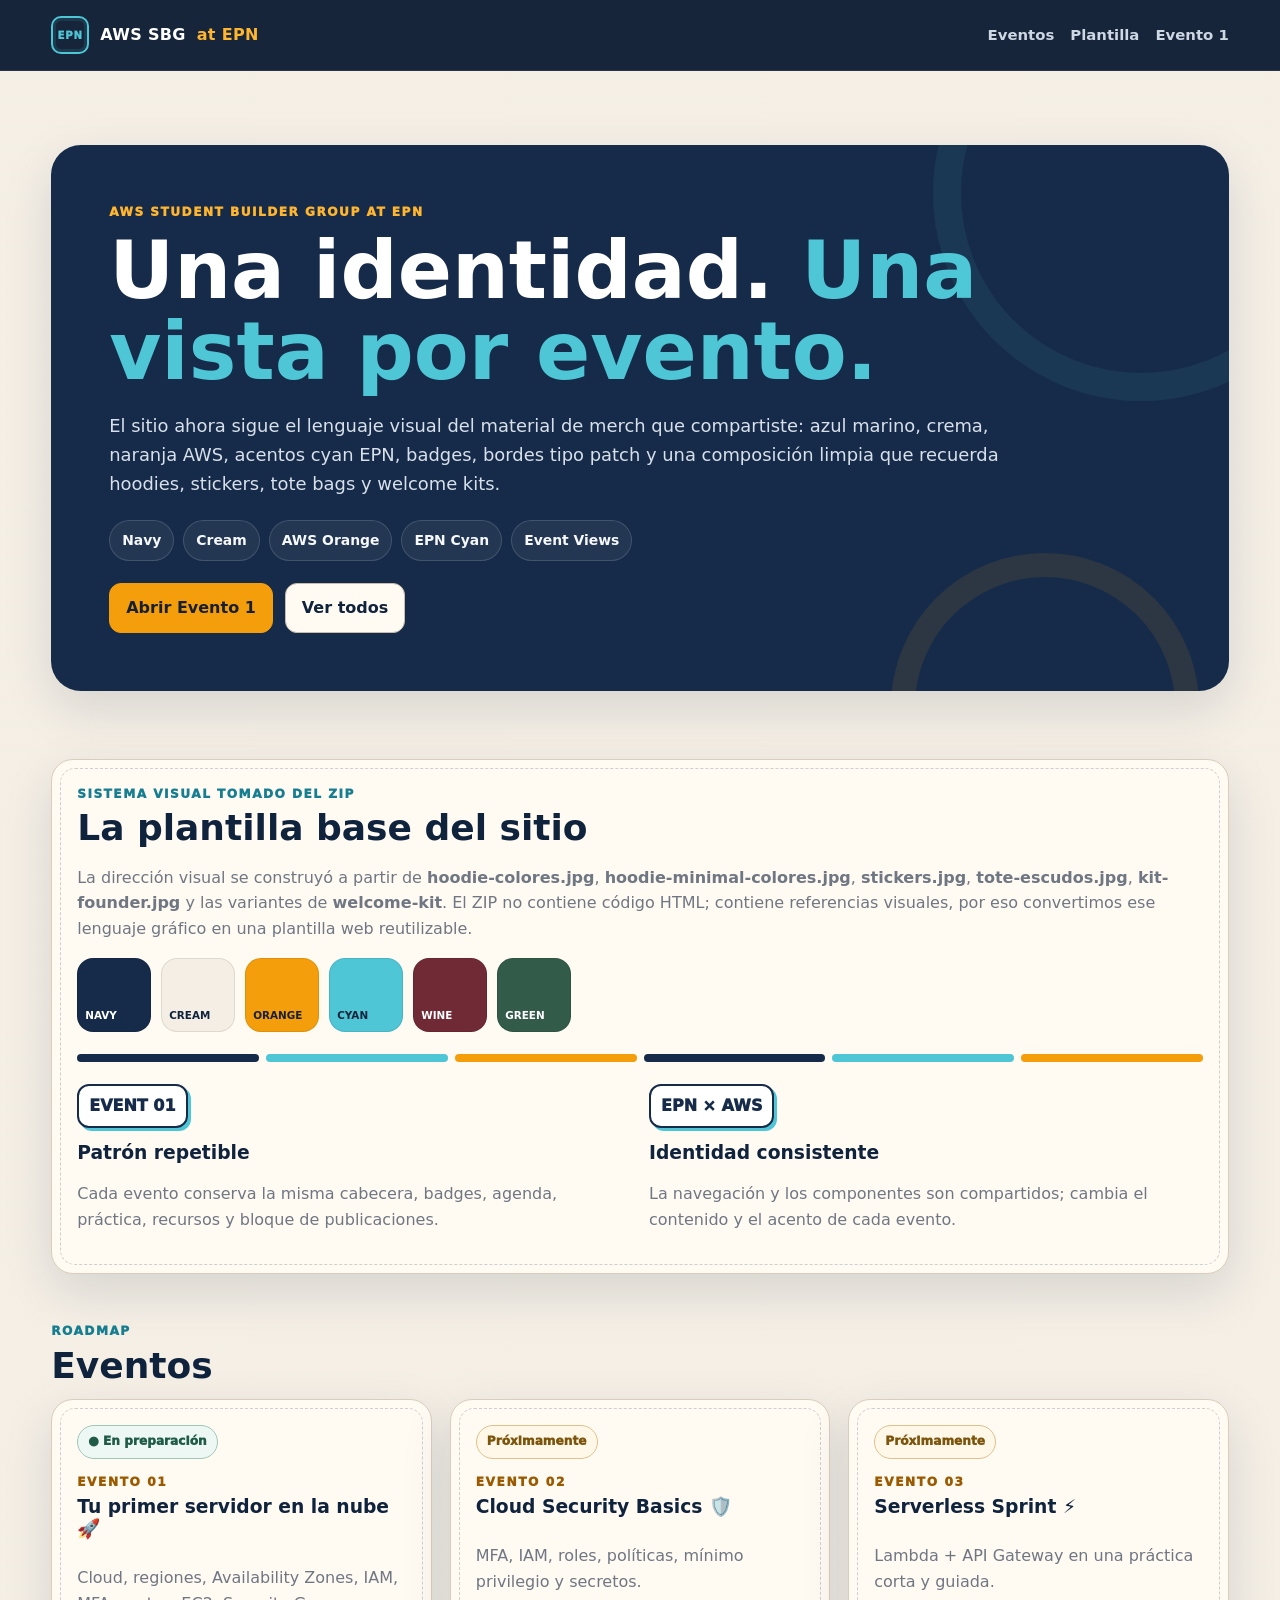
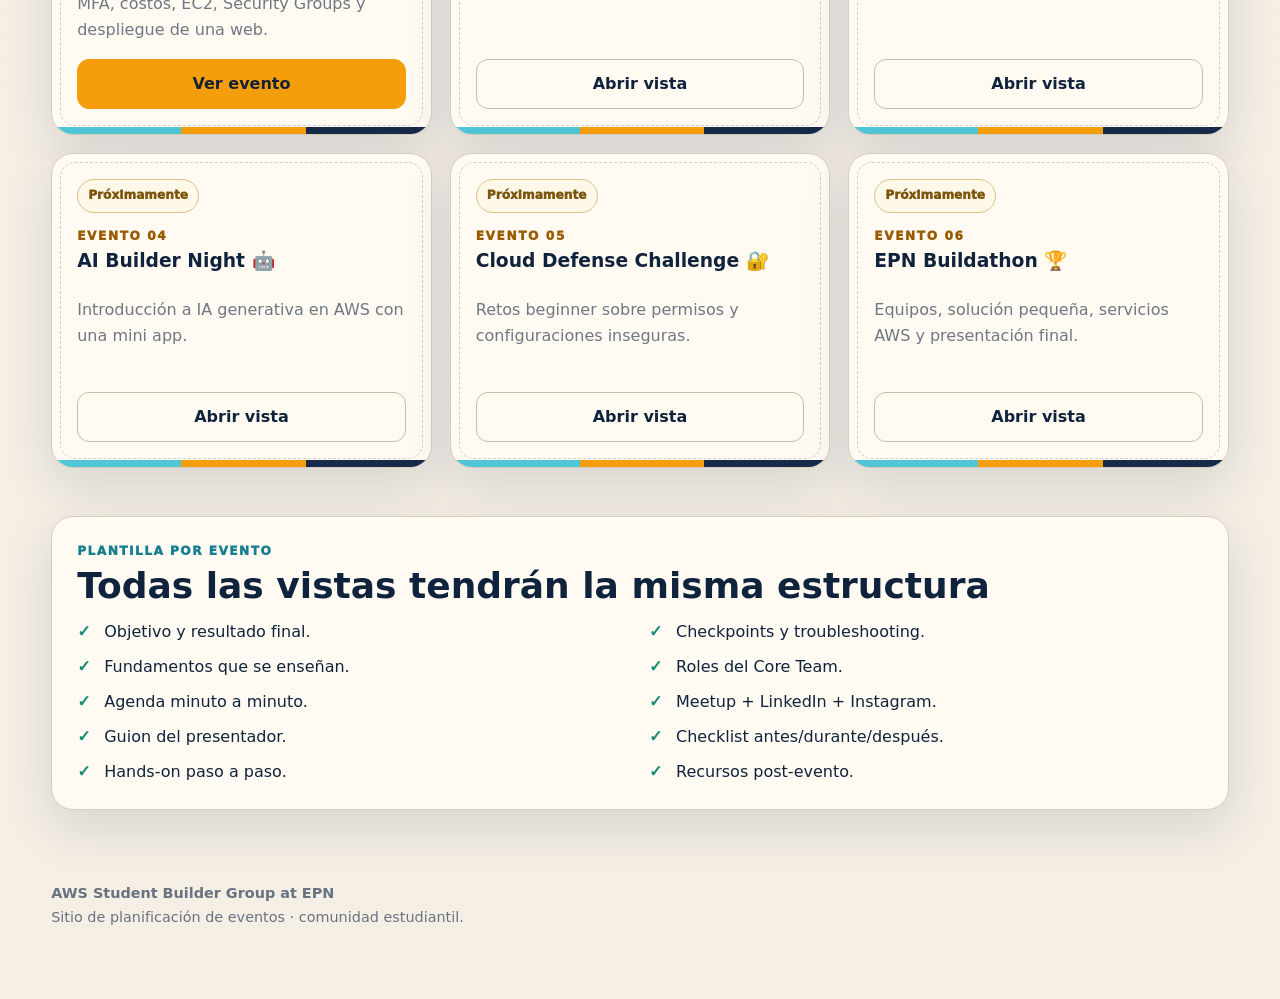
==== commit 40e9130c: "Redesign event hub using merch ZIP visual language" ====
--- a/index.html
+++ b/index.html
@@ -1,38 +1,33 @@
-<!doctype html>
-<html lang="es"><head><meta charset="utf-8"><meta name="viewport" content="width=device-width,initial-scale=1">
+<!doctype html><html lang="es"><head><meta charset="utf-8"><meta name="viewport" content="width=device-width,initial-scale=1">
 <title>AWS Student Builder Group at EPN · Eventos</title>
-<meta name="description" content="Hub de eventos del AWS Student Builder Group at EPN. Cada evento tiene su propia vista, agenda, materiales y recursos.">
-<link rel="stylesheet" href="./assets/styles.css"></head>
-<body>
-<header class="topbar"><div class="wrap nav"><a class="brand" href="./">AWS SBG <span>at EPN</span></a><nav class="navlinks"><a href="#eventos">Eventos</a><a href="#estructura">Estructura</a><a href="#recursos">Recursos</a></nav></div></header>
+<meta name="description" content="Hub de eventos del AWS Student Builder Group at EPN, con una vista independiente por evento.">
+<link rel="stylesheet" href="./assets/styles.css"></head><body>
+<header class="topbar"><div class="wrap nav"><a class="brand" href="./"><span class="brand-mark"></span>AWS SBG <span>at EPN</span></a><nav class="navlinks"><a href="#eventos">Eventos</a><a href="#sistema">Plantilla</a><a href="./eventos/evento-01/">Evento 1</a></nav></div></header>
 <main class="wrap">
-<section class="hero">
+<section class="hero"><div class="hero-panel">
 <div class="eyebrow">AWS Student Builder Group at EPN</div>
-<h1>Eventos para <span>aprender construyendo</span></h1>
-<p class="lead">Este sitio organiza cada evento como una vista independiente. Cada taller tendrá su objetivo, agenda, explicación conceptual, práctica guiada, materiales, publicación para Meetup/LinkedIn y checklist del equipo.</p>
-<div class="chips"><span class="chip">Cloud</span><span class="chip">Hands-on</span><span class="chip">AWS</span><span class="chip">EPN</span></div>
-<div class="btns"><a class="btn primary" href="./eventos/evento-01/">Abrir Evento 1</a><a class="btn" href="#eventos">Ver roadmap</a></div>
-</section>
+<h1>Una identidad. <span>Una vista por evento.</span></h1>
+<p class="lead">El sitio ahora sigue el lenguaje visual del material de merch que compartiste: azul marino, crema, naranja AWS, acentos cyan EPN, badges, bordes tipo patch y una composición limpia que recuerda hoodies, stickers, tote bags y welcome kits.</p>
+<div class="chips"><span class="chip">Navy</span><span class="chip">Cream</span><span class="chip">AWS Orange</span><span class="chip">EPN Cyan</span><span class="chip">Event Views</span></div>
+<div class="btns"><a class="btn primary" href="./eventos/evento-01/">Abrir Evento 1</a><a class="btn" href="#eventos">Ver todos</a></div>
+</div></section>
 
-<section id="eventos">
-<div class="kicker">Roadmap</div><h2>Un sitio, una vista por evento</h2>
-<div class="grid">
-<article class="card event-card"><span class="status live">● En preparación</span><div class="num">Evento 01</div><h3>Tu primer servidor en la nube 🚀</h3><p>Fundamentos de AWS: cloud, regiones, Availability Zones, IAM, costos, seguridad, EC2 y Security Groups. Cierra con una web publicada en Nginx.</p><div class="spacer"></div><a class="btn primary" href="./eventos/evento-01/">Ver evento completo</a></article>
-<article class="card event-card"><span class="status soon">Próximamente</span><div class="num">Evento 02</div><h3>Cloud Security Basics 🛡️</h3><p>MFA, IAM, roles, políticas, mínimo privilegio, secretos y errores de seguridad comunes para principiantes.</p><div class="spacer"></div><a class="btn" href="./eventos/evento-02/">Ver borrador</a></article>
-<article class="card event-card"><span class="status soon">Próximamente</span><div class="num">Evento 03</div><h3>Serverless Sprint ⚡</h3><p>Introducción a arquitectura serverless con Lambda y API Gateway, con un reto corto y práctico.</p><div class="spacer"></div><a class="btn" href="./eventos/evento-03/">Ver borrador</a></article>
-<article class="card event-card"><span class="status soon">Próximamente</span><div class="num">Evento 04</div><h3>AI Builder Night 🤖</h3><p>Primer contacto con IA generativa en AWS y una mini app guiada alrededor de un caso concreto.</p><div class="spacer"></div><a class="btn" href="./eventos/evento-04/">Ver borrador</a></article>
-<article class="card event-card"><span class="status soon">Próximamente</span><div class="num">Evento 05</div><h3>Cloud Defense Challenge 🔐</h3><p>Retos introductorios de seguridad para identificar permisos excesivos, configuraciones inseguras y malas prácticas.</p><div class="spacer"></div><a class="btn" href="./eventos/evento-05/">Ver borrador</a></article>
-<article class="card event-card"><span class="status soon">Próximamente</span><div class="num">Evento 06</div><h3>EPN Buildathon 🏆</h3><p>Cierre de la ruta con equipos construyendo una solución pequeña usando servicios AWS y una presentación final.</p><div class="spacer"></div><a class="btn" href="./eventos/evento-06/">Ver borrador</a></article>
-</div>
-</section>
+<section id="sistema"><div class="card stitched"><div class="kicker">Sistema visual tomado del ZIP</div><h2>La plantilla base del sitio</h2>
+<p class="muted">La dirección visual se construyó a partir de <b>hoodie-colores.jpg</b>, <b>hoodie-minimal-colores.jpg</b>, <b>stickers.jpg</b>, <b>tote-escudos.jpg</b>, <b>kit-founder.jpg</b> y las variantes de <b>welcome-kit</b>. El ZIP no contiene código HTML; contiene referencias visuales, por eso convertimos ese lenguaje gráfico en una plantilla web reutilizable.</p>
+<div class="palette"><div class="swatch navy">NAVY</div><div class="swatch cream">CREAM</div><div class="swatch orange">ORANGE</div><div class="swatch cyan">CYAN</div><div class="swatch wine">WINE</div><div class="swatch forest">GREEN</div></div>
+<div class="template-strip"><span></span><span></span><span></span><span></span><span></span><span></span></div>
+<div class="two"><div><span class="patch">EVENT 01</span><h3 style="margin-top:14px">Patrón repetible</h3><p class="muted">Cada evento conserva la misma cabecera, badges, agenda, práctica, recursos y bloque de publicaciones.</p></div><div><span class="patch">EPN × AWS</span><h3 style="margin-top:14px">Identidad consistente</h3><p class="muted">La navegación y los componentes son compartidos; cambia el contenido y el acento de cada evento.</p></div></div>
+</div></section>
 
-<section id="estructura"><div class="card"><div class="kicker">Plantilla común</div><h2>Qué tendrá cada vista</h2>
-<div class="two"><ul class="check"><li>Objetivo y resultado esperado.</li><li>Agenda minuto a minuto.</li><li>Conceptos que se explican.</li><li>Guion para presentador.</li><li>Práctica paso a paso.</li><li>Checkpoints del público.</li></ul>
-<ul class="check"><li>Roles del Core Team.</li><li>Prerrequisitos.</li><li>Plan B técnico.</li><li>Descripción para Meetup.</li><li>Copy de LinkedIn/Instagram.</li><li>Checklist antes y después.</li></ul></div></div></section>
+<section id="eventos"><div class="kicker">Roadmap</div><h2>Eventos</h2><div class="grid">
+<article class="card event-card stitched"><span class="status live">● En preparación</span><div class="num">Evento 01</div><h3>Tu primer servidor en la nube 🚀</h3><p>Cloud, regiones, Availability Zones, IAM, MFA, costos, EC2, Security Groups y despliegue de una web.</p><div class="spacer"></div><a class="btn primary" href="./eventos/evento-01/">Ver evento</a></article>
+<article class="card event-card stitched"><span class="status soon">Próximamente</span><div class="num">Evento 02</div><h3>Cloud Security Basics 🛡️</h3><p>MFA, IAM, roles, políticas, mínimo privilegio y secretos.</p><div class="spacer"></div><a class="btn" href="./eventos/evento-02/">Abrir vista</a></article>
+<article class="card event-card stitched"><span class="status soon">Próximamente</span><div class="num">Evento 03</div><h3>Serverless Sprint ⚡</h3><p>Lambda + API Gateway en una práctica corta y guiada.</p><div class="spacer"></div><a class="btn" href="./eventos/evento-03/">Abrir vista</a></article>
+<article class="card event-card stitched"><span class="status soon">Próximamente</span><div class="num">Evento 04</div><h3>AI Builder Night 🤖</h3><p>Introducción a IA generativa en AWS con una mini app.</p><div class="spacer"></div><a class="btn" href="./eventos/evento-04/">Abrir vista</a></article>
+<article class="card event-card stitched"><span class="status soon">Próximamente</span><div class="num">Evento 05</div><h3>Cloud Defense Challenge 🔐</h3><p>Retos beginner sobre permisos y configuraciones inseguras.</p><div class="spacer"></div><a class="btn" href="./eventos/evento-05/">Abrir vista</a></article>
+<article class="card event-card stitched"><span class="status soon">Próximamente</span><div class="num">Evento 06</div><h3>EPN Buildathon 🏆</h3><p>Equipos, solución pequeña, servicios AWS y presentación final.</p><div class="spacer"></div><a class="btn" href="./eventos/evento-06/">Abrir vista</a></article>
+</div></section>
 
-<section id="recursos"><div class="card"><div class="kicker">Assets</div><h2>Merch e identidad</h2>
-<p class="muted">El ZIP que compartiste contiene 13 imágenes de merch: hoodies, tote bags, welcome kit, pines, stickers, termo, cuaderno y kit de founder member. Las vamos a tratar como una biblioteca de recursos visuales del grupo, separada de las páginas de cada evento, para no mezclar planificación del taller con identidad/merch.</p>
-<div class="note"><b>Estructura prevista:</b> <code>assets/merch/</code> para imágenes y una futura vista <code>/identidad/</code> para revisarlas por categorías.</div></div></section>
-
-<footer class="footer"><b>AWS Student Builder Group at EPN</b><br>Hub interno de planificación y materiales de eventos.</footer>
+<section><div class="card"><div class="kicker">Plantilla por evento</div><h2>Todas las vistas tendrán la misma estructura</h2><div class="two"><ul class="check"><li>Objetivo y resultado final.</li><li>Fundamentos que se enseñan.</li><li>Agenda minuto a minuto.</li><li>Guion del presentador.</li><li>Hands-on paso a paso.</li></ul><ul class="check"><li>Checkpoints y troubleshooting.</li><li>Roles del Core Team.</li><li>Meetup + LinkedIn + Instagram.</li><li>Checklist antes/durante/después.</li><li>Recursos post-evento.</li></ul></div></div></section>
+<footer class="footer"><b>AWS Student Builder Group at EPN</b><br>Sitio de planificación de eventos · comunidad estudiantil.</footer>
 </main></body></html>
--- a/assets/styles.css
+++ b/assets/styles.css
@@ -1 +1,99 @@
-:root{--bg:#07111f;--panel:#0e1b2f;--panel2:#132642;--text:#f5f8ff;--muted:#a9b8d2;--blue:#38bdf8;--orange:#ff9900;--green:#22c55e;--purple:#a78bfa;--line:#243b60;--shadow:0 18px 45px rgba(0,0,0,.26);--r:20px}*{box-sizing:border-box}html{scroll-behavior:smooth}body{margin:0;background:radial-gradient(circle at 12% 0,#102b50 0,transparent 34%),radial-gradient(circle at 90% 10%,#2b1748 0,transparent 22%),var(--bg);color:var(--text);font:16px/1.62 Inter,ui-sans-serif,system-ui,-apple-system,Segoe UI,sans-serif}.wrap{width:min(1180px,92%);margin:auto}a{color:inherit}.topbar{position:sticky;top:0;z-index:10;backdrop-filter:blur(14px);background:rgba(7,17,31,.78);border-bottom:1px solid rgba(36,59,96,.7)}.nav{height:66px;display:flex;align-items:center;justify-content:space-between;gap:18px}.brand{font-weight:900;text-decoration:none}.brand span{color:var(--orange)}.navlinks{display:flex;gap:14px;flex-wrap:wrap}.navlinks a{text-decoration:none;color:var(--muted);font-weight:700}.navlinks a:hover{color:var(--text)}.hero{padding:72px 0 36px}.eyebrow,.kicker{font-weight:800;letter-spacing:.11em;text-transform:uppercase;font-size:.76rem}.eyebrow{color:var(--orange)}.kicker{color:var(--blue)}h1,h2,h3{line-height:1.12;margin:0 0 .6rem}h1{font-size:clamp(2.4rem,7vw,5rem)}h1 span{color:var(--blue)}h2{font-size:clamp(1.5rem,3vw,2.2rem)}.lead{font-size:1.15rem;color:var(--muted);max-width:850px}.chips{display:flex;gap:10px;flex-wrap:wrap;margin:24px 0}.chip{border:1px solid var(--line);background:#0b1729;padding:8px 13px;border-radius:999px;font-weight:800;font-size:.88rem}.btns{display:flex;gap:12px;flex-wrap:wrap}.btn{display:inline-block;text-decoration:none;border:1px solid var(--line);border-radius:12px;padding:11px 16px;font-weight:800;background:var(--panel)}.btn.primary{background:var(--orange);color:#111827;border-color:transparent}section{padding:24px 0}.grid{display:grid;grid-template-columns:repeat(3,minmax(0,1fr));gap:18px}.card{background:linear-gradient(180deg,rgba(19,38,66,.97),rgba(11,24,43,.97));border:1px solid var(--line);border-radius:var(--r);padding:24px;box-shadow:var(--shadow)}.event-card{display:flex;flex-direction:column;min-height:290px}.event-card .num{font-size:.78rem;font-weight:900;color:var(--orange);text-transform:uppercase;letter-spacing:.12em}.event-card p{color:var(--muted)}.event-card .spacer{flex:1}.status{display:inline-flex;align-items:center;gap:7px;font-size:.78rem;font-weight:900;border:1px solid var(--line);padding:5px 9px;border-radius:999px;width:max-content;margin-bottom:14px}.status.live{color:#d8ffe8;border-color:#246d47;background:#0d2a1d}.status.soon{color:#ffeac7;border-color:#70521e;background:#2a2110}.mini{color:var(--muted);font-size:.9rem}.footer{padding:48px 0 70px;color:var(--muted);font-size:.9rem}.timeline{display:grid;gap:12px}.slot{display:grid;grid-template-columns:115px 1fr;gap:18px;padding:18px;border:1px solid var(--line);border-radius:16px;background:#0c1729}.time{font-weight:900;color:var(--orange)}.check{list-style:none;padding:0;margin:0;display:grid;gap:8px}.check li{padding-left:26px;position:relative}.check li:before{content:"✓";position:absolute;left:0;color:var(--green);font-weight:900}.two{display:grid;grid-template-columns:1fr 1fr;gap:18px}.note{padding:15px 17px;border:1px solid var(--line);border-left:4px solid var(--blue);border-radius:12px;background:#0b1729}.muted{color:var(--muted)}@media(max-width:900px){.grid{grid-template-columns:repeat(2,1fr)}}@media(max-width:720px){.grid,.two{grid-template-columns:1fr}.slot{grid-template-columns:1fr}.navlinks{display:none}.hero{padding-top:46px}}+:root{
+  --ink:#10233d;
+  --navy:#162b49;
+  --navy-2:#0e1d33;
+  --cream:#f4eee4;
+  --paper:#fffaf2;
+  --orange:#f59e0b;
+  --orange-2:#ffb52e;
+  --cyan:#4ec6d6;
+  --cyan-2:#83dce7;
+  --wine:#6f2a36;
+  --forest:#335b4a;
+  --line:#d9cdbd;
+  --muted:#6f7783;
+  --white:#ffffff;
+  --shadow:0 18px 50px rgba(16,35,61,.13);
+  --r:22px;
+}
+*{box-sizing:border-box}
+html{scroll-behavior:smooth}
+body{
+  margin:0;
+  color:var(--ink);
+  background:
+    linear-gradient(rgba(244,238,228,.94),rgba(244,238,228,.94)),
+    repeating-linear-gradient(0deg,transparent 0 22px,rgba(16,35,61,.025) 23px 24px);
+  font:16px/1.62 Inter,ui-sans-serif,system-ui,-apple-system,"Segoe UI",sans-serif;
+}
+a{color:inherit}
+.wrap{width:min(1180px,92%);margin:auto}
+.topbar{position:sticky;top:0;z-index:30;background:rgba(14,29,51,.96);border-bottom:1px solid rgba(255,255,255,.08);backdrop-filter:blur(12px)}
+.nav{min-height:70px;display:flex;align-items:center;justify-content:space-between;gap:18px}
+.brand{display:flex;align-items:center;gap:11px;color:#fff;text-decoration:none;font-weight:900;letter-spacing:.02em}
+.brand-mark{width:38px;height:38px;border:2px solid var(--cyan);border-radius:10px;display:grid;place-items:center;position:relative;box-shadow:inset 0 0 0 3px rgba(78,198,214,.12)}
+.brand-mark:after{content:"EPN";font-size:.64rem;letter-spacing:.08em;color:var(--cyan);font-weight:1000}
+.brand span{color:var(--orange-2)}
+.navlinks{display:flex;gap:16px;flex-wrap:wrap}
+.navlinks a{text-decoration:none;color:#ced7e4;font-weight:750;font-size:.93rem}
+.navlinks a:hover{color:#fff}
+.hero{padding:74px 0 44px}
+.hero-panel{background:var(--navy);color:#fff;border-radius:30px;padding:clamp(28px,5vw,58px);position:relative;overflow:hidden;box-shadow:var(--shadow)}
+.hero-panel:before,.hero-panel:after{content:"";position:absolute;border-radius:999px;pointer-events:none}
+.hero-panel:before{width:360px;height:360px;right:-120px;top:-160px;border:28px solid rgba(78,198,214,.08)}
+.hero-panel:after{width:260px;height:260px;right:30px;bottom:-170px;border:24px solid rgba(245,158,11,.10)}
+.eyebrow,.kicker{text-transform:uppercase;letter-spacing:.12em;font-size:.76rem;font-weight:950}
+.eyebrow{color:var(--orange-2)}
+.kicker{color:#177e91}
+.hero h1,h1{font-size:clamp(2.5rem,6.5vw,5rem);line-height:1.02;margin:.45rem 0 1rem}
+.hero h1 span,h1 span{color:var(--cyan)}
+h2{font-size:clamp(1.6rem,3vw,2.25rem);line-height:1.12;margin:.25rem 0 .8rem}
+h3{line-height:1.2;margin:.2rem 0 .55rem}
+.lead{max-width:900px;color:#d8e0ea;font-size:1.12rem}
+.hero .lead{color:#d8e0ea}
+.chips{display:flex;gap:9px;flex-wrap:wrap;margin:22px 0}
+.chip{display:inline-flex;align-items:center;gap:7px;padding:8px 12px;border:1px solid rgba(255,255,255,.14);border-radius:999px;background:rgba(255,255,255,.06);color:#f6f8fb;font-weight:800;font-size:.87rem}
+.btns{display:flex;gap:12px;flex-wrap:wrap}
+.btn{display:inline-flex;align-items:center;justify-content:center;gap:8px;text-decoration:none;border:1px solid #c9bcaa;border-radius:12px;padding:11px 16px;font-weight:900;background:var(--paper);color:var(--ink)}
+.btn.primary{background:var(--orange);border-color:var(--orange);color:#172033}
+.btn.dark{background:var(--navy);border-color:var(--navy);color:#fff}
+section{padding:24px 0}
+.card{background:var(--paper);border:1px solid var(--line);border-radius:var(--r);padding:25px;box-shadow:var(--shadow);position:relative}
+.card.stitched:before{content:"";position:absolute;inset:8px;border:1px dashed rgba(16,35,61,.20);border-radius:15px;pointer-events:none}
+.grid{display:grid;grid-template-columns:repeat(3,minmax(0,1fr));gap:18px}
+.two{display:grid;grid-template-columns:repeat(2,minmax(0,1fr));gap:18px}
+.four{display:grid;grid-template-columns:repeat(4,minmax(0,1fr));gap:16px}
+.event-card{display:flex;flex-direction:column;min-height:315px;overflow:hidden}
+.event-card:after{content:"";height:7px;position:absolute;left:0;right:0;bottom:0;background:linear-gradient(90deg,var(--cyan) 0 34%,var(--orange) 34% 67%,var(--navy) 67%)}
+.event-card .num{font-size:.76rem;font-weight:950;color:#9a5b00;text-transform:uppercase;letter-spacing:.13em}
+.event-card p,.muted{color:var(--muted)}
+.event-card .spacer{flex:1}
+.status{display:inline-flex;align-items:center;gap:7px;font-size:.76rem;font-weight:950;border:1px solid #c8bca9;padding:6px 10px;border-radius:999px;width:max-content;margin-bottom:14px;background:#fff}
+.status.live{border-color:#9fc7ba;color:#205b48;background:#edf8f4}
+.status.soon{border-color:#dfc28b;color:#7b550b;background:#fff7e8}
+.patch{display:inline-block;border:2px solid var(--navy);border-radius:12px;padding:7px 10px;background:#fff;color:var(--navy);font-weight:950;box-shadow:3px 3px 0 var(--cyan)}
+.palette{display:flex;gap:10px;flex-wrap:wrap;margin:14px 0 0}
+.swatch{width:74px;height:74px;border-radius:16px;border:1px solid rgba(0,0,0,.09);display:flex;align-items:flex-end;padding:7px;color:#fff;font-size:.65rem;font-weight:900}
+.swatch.cream{background:var(--cream);color:var(--ink)}.swatch.navy{background:var(--navy)}.swatch.orange{background:var(--orange);color:#172033}.swatch.cyan{background:var(--cyan);color:#10233d}.swatch.wine{background:var(--wine)}.swatch.forest{background:var(--forest)}
+.check{list-style:none;padding:0;margin:0;display:grid;gap:9px}
+.check li{padding-left:27px;position:relative}
+.check li:before{content:"✓";position:absolute;left:0;color:#168b75;font-weight:1000}
+.timeline{display:grid;gap:12px}
+.slot{display:grid;grid-template-columns:120px 1fr;gap:18px;padding:19px;border:1px solid var(--line);border-radius:17px;background:#fffaf3}
+.time{font-weight:1000;color:#a35f00;font-variant-numeric:tabular-nums}
+.note{padding:15px 17px;border:1px solid #bfcfda;border-left:5px solid var(--cyan);border-radius:13px;background:#f4fbfc}
+.speaker{padding:15px 17px;border-left:5px solid var(--orange);border-radius:13px;background:#fff3da}
+.concept{border:1px solid var(--line);border-radius:18px;padding:19px;background:#fff}
+.concept .tag{display:inline-block;border-radius:999px;padding:4px 8px;background:var(--navy);color:#fff;font-size:.7rem;font-weight:950;margin-bottom:8px}
+.concept.orange .tag{background:var(--orange);color:#172033}.concept.green .tag{background:var(--forest)}.concept.purple .tag{background:var(--wine)}
+.code{background:#0e1d33;color:#e7f7fb;border-radius:15px;padding:17px;overflow:auto;font:14px/1.6 ui-monospace,SFMono-Regular,Menlo,monospace;border:1px solid #20395f}
+table{width:100%;border-collapse:collapse}th,td{text-align:left;padding:12px;border-bottom:1px solid var(--line);vertical-align:top}th{color:#176f7c}
+.copybox{position:relative}.copybox button{position:absolute;right:14px;top:14px;border:1px solid #bda98b;background:#fff;color:var(--ink);padding:7px 10px;border-radius:9px;font-weight:800;cursor:pointer}
+.copytext{white-space:pre-wrap;border:1px solid var(--line);border-radius:14px;background:#fff;padding:20px;color:#26364d}
+.template-strip{display:grid;grid-template-columns:repeat(6,1fr);gap:7px;margin:22px 0}
+.template-strip span{height:8px;border-radius:999px}.template-strip span:nth-child(1),.template-strip span:nth-child(4){background:var(--navy)}.template-strip span:nth-child(2),.template-strip span:nth-child(5){background:var(--cyan)}.template-strip span:nth-child(3),.template-strip span:nth-child(6){background:var(--orange)}
+.footer{padding:48px 0 70px;color:#697280;font-size:.9rem}
+.small{font-size:.88rem}
+@media(max-width:960px){.grid,.four{grid-template-columns:repeat(2,1fr)}}
+@media(max-width:720px){.grid,.two,.four{grid-template-columns:1fr}.slot{grid-template-columns:1fr}.navlinks{display:none}.hero{padding-top:38px}.hero-panel{border-radius:22px}.copybox button{position:static;margin-bottom:12px}}
+@media print{.topbar,.btns,.copybox button{display:none}body{background:#fff}.card,.slot,.concept{box-shadow:none}}
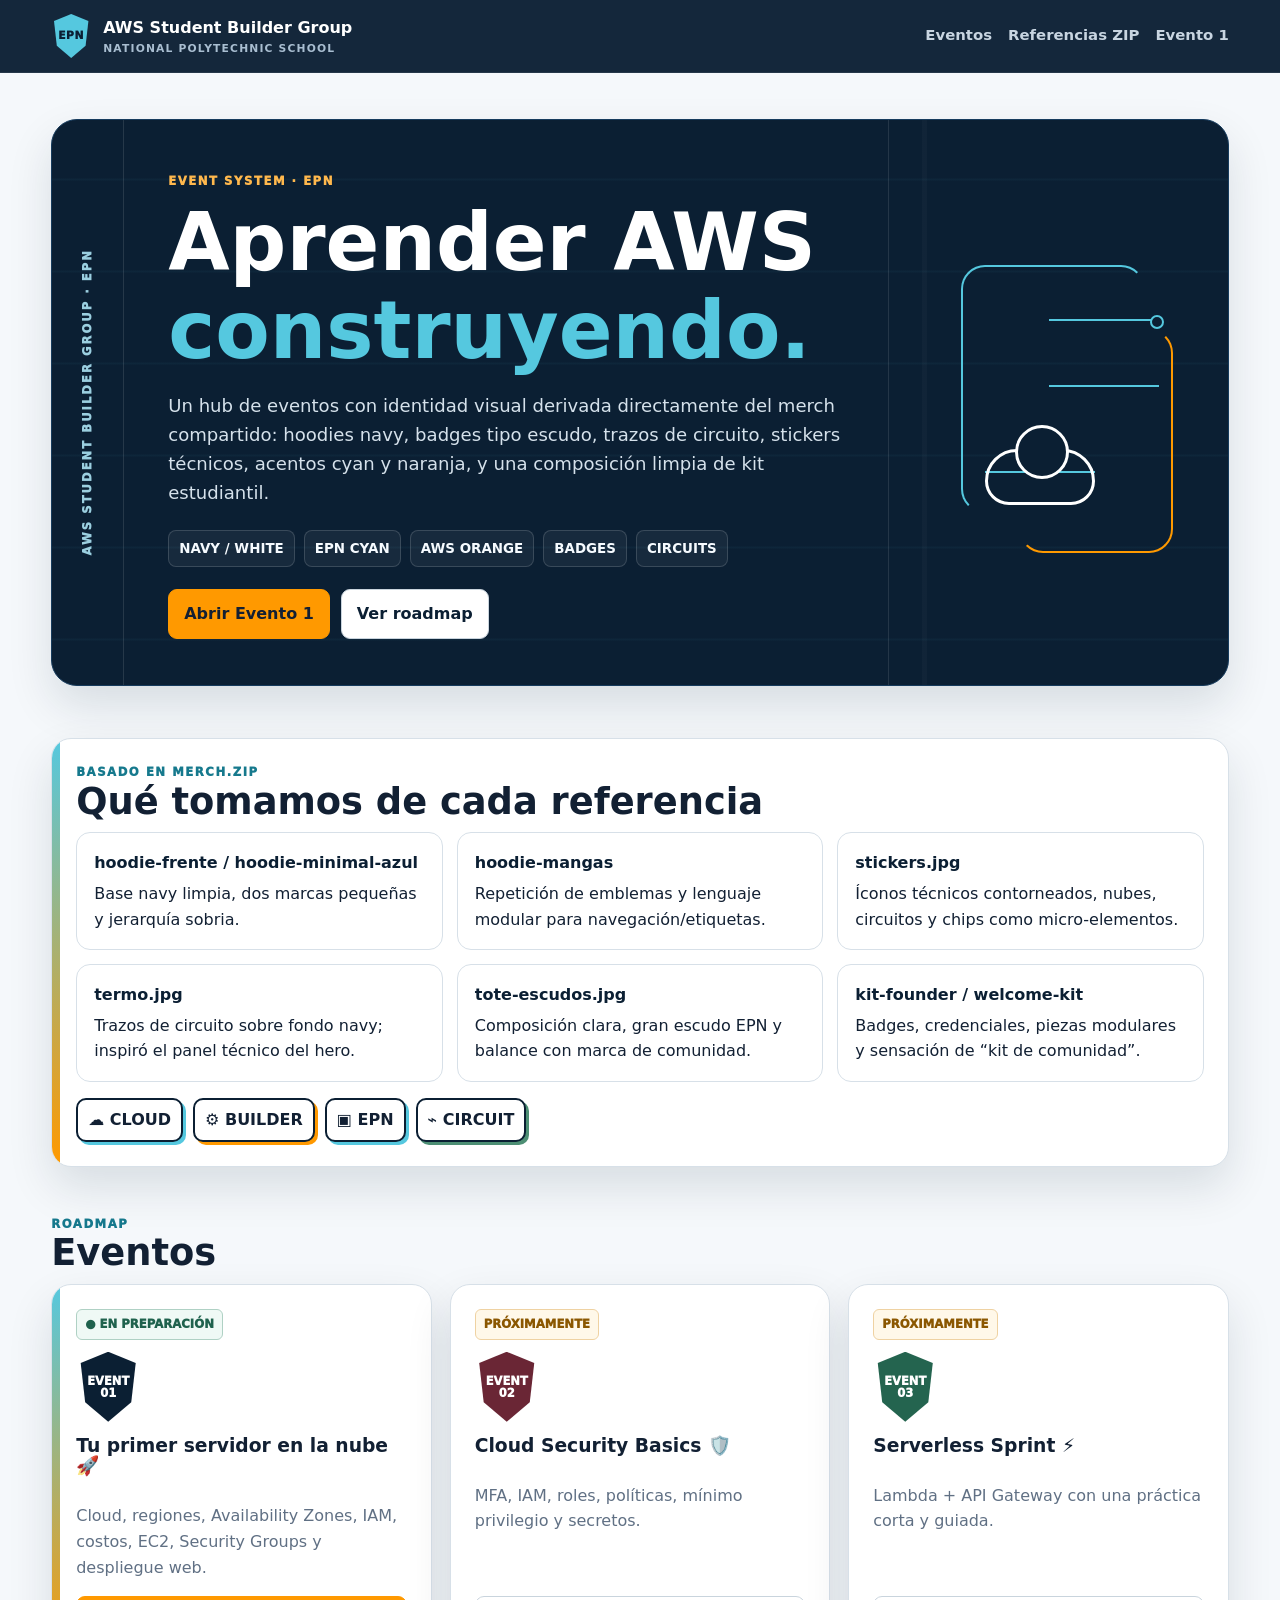
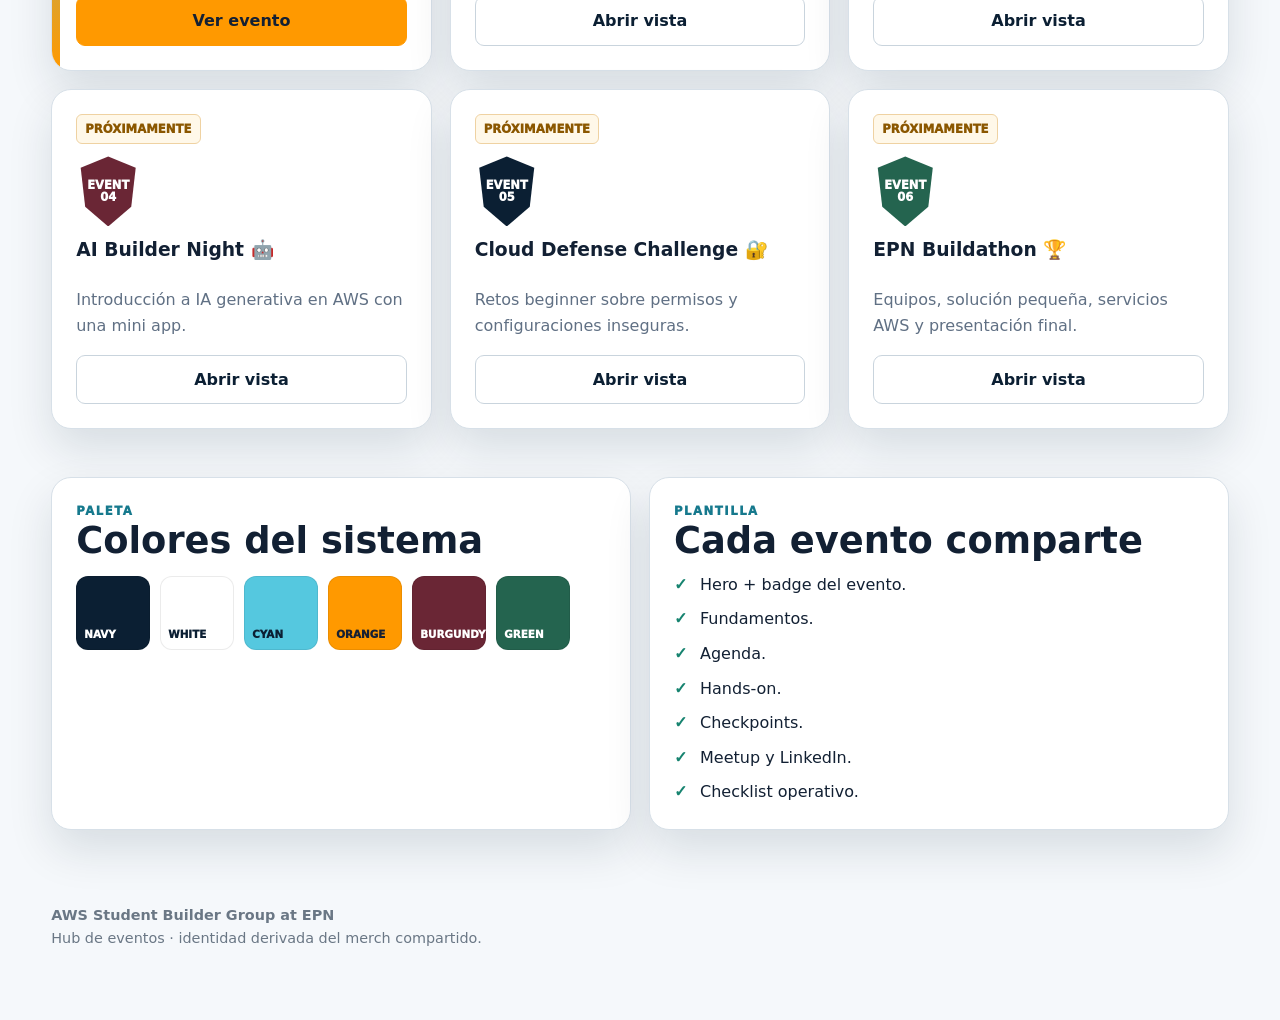
==== commit 2310ae52: "Align event hub composition with merch mockups" ====
--- a/index.html
+++ b/index.html
@@ -1,33 +1,25 @@
-<!doctype html><html lang="es"><head><meta charset="utf-8"><meta name="viewport" content="width=device-width,initial-scale=1">
-<title>AWS Student Builder Group at EPN · Eventos</title>
-<meta name="description" content="Hub de eventos del AWS Student Builder Group at EPN, con una vista independiente por evento.">
-<link rel="stylesheet" href="./assets/styles.css"></head><body>
-<header class="topbar"><div class="wrap nav"><a class="brand" href="./"><span class="brand-mark"></span>AWS SBG <span>at EPN</span></a><nav class="navlinks"><a href="#eventos">Eventos</a><a href="#sistema">Plantilla</a><a href="./eventos/evento-01/">Evento 1</a></nav></div></header>
+<!doctype html><html lang="es"><head><meta charset="utf-8"><meta name="viewport" content="width=device-width,initial-scale=1"><title>AWS Student Builder Group at EPN · Eventos</title><link rel="stylesheet" href="./assets/styles.css"></head><body>
+<header class="topbar"><div class="wrap nav"><a class="brand" href="./"><span class="brand-shield">EPN</span><span><span class="brand-main">AWS Student Builder Group</span><span class="brand-sub">National Polytechnic School</span></span></a><nav class="navlinks"><a href="#eventos">Eventos</a><a href="#referencias">Referencias ZIP</a><a href="./eventos/evento-01/">Evento 1</a></nav></div></header>
 <main class="wrap">
-<section class="hero"><div class="hero-panel">
-<div class="eyebrow">AWS Student Builder Group at EPN</div>
-<h1>Una identidad. <span>Una vista por evento.</span></h1>
-<p class="lead">El sitio ahora sigue el lenguaje visual del material de merch que compartiste: azul marino, crema, naranja AWS, acentos cyan EPN, badges, bordes tipo patch y una composición limpia que recuerda hoodies, stickers, tote bags y welcome kits.</p>
-<div class="chips"><span class="chip">Navy</span><span class="chip">Cream</span><span class="chip">AWS Orange</span><span class="chip">EPN Cyan</span><span class="chip">Event Views</span></div>
-<div class="btns"><a class="btn primary" href="./eventos/evento-01/">Abrir Evento 1</a><a class="btn" href="#eventos">Ver todos</a></div>
+<section class="hero"><div class="hero-shell"><div class="hero-rail"><span>AWS STUDENT BUILDER GROUP · EPN</span></div><div class="hero-copy"><div class="eyebrow">Event System · EPN</div><h1>Aprender AWS <span>construyendo.</span></h1><p class="lead">Un hub de eventos con identidad visual derivada directamente del merch compartido: hoodies navy, badges tipo escudo, trazos de circuito, stickers técnicos, acentos cyan y naranja, y una composición limpia de kit estudiantil.</p><div class="chips"><span class="chip">NAVY / WHITE</span><span class="chip">EPN CYAN</span><span class="chip">AWS ORANGE</span><span class="chip">BADGES</span><span class="chip">CIRCUITS</span></div><div class="btns"><a class="btn primary" href="./eventos/evento-01/">Abrir Evento 1</a><a class="btn" href="#eventos">Ver roadmap</a></div></div><div class="hero-art"><div class="circuit"><div class="trace"></div><div class="cloud-mark"></div></div></div></div></section>
+
+<section id="referencias"><div class="card badged"><div class="kicker">Basado en merch.zip</div><h2>Qué tomamos de cada referencia</h2><div class="ref-grid">
+<div class="ref"><strong>hoodie-frente / hoodie-minimal-azul</strong>Base navy limpia, dos marcas pequeñas y jerarquía sobria.</div>
+<div class="ref"><strong>hoodie-mangas</strong>Repetición de emblemas y lenguaje modular para navegación/etiquetas.</div>
+<div class="ref"><strong>stickers.jpg</strong>Íconos técnicos contorneados, nubes, circuitos y chips como micro-elementos.</div>
+<div class="ref"><strong>termo.jpg</strong>Trazos de circuito sobre fondo navy; inspiró el panel técnico del hero.</div>
+<div class="ref"><strong>tote-escudos.jpg</strong>Composición clara, gran escudo EPN y balance con marca de comunidad.</div>
+<div class="ref"><strong>kit-founder / welcome-kit</strong>Badges, credenciales, piezas modulares y sensación de “kit de comunidad”.</div>
+</div><div class="sticker-row"><span class="sticker">☁ CLOUD</span><span class="sticker orange">⚙ BUILDER</span><span class="sticker">▣ EPN</span><span class="sticker green">⌁ CIRCUIT</span></div></div></section>
+
+<section id="eventos"><div class="kicker">Roadmap</div><h2>Eventos</h2><div class="grid">
+<article class="card event-card badged"><span class="status live">● EN PREPARACIÓN</span><div class="event-badge">EVENT<br>01</div><h3>Tu primer servidor en la nube 🚀</h3><p>Cloud, regiones, Availability Zones, IAM, costos, EC2, Security Groups y despliegue web.</p><div class="spacer"></div><a class="btn primary" href="./eventos/evento-01/">Ver evento</a></article>
+<article class="card event-card"><span class="status soon">PRÓXIMAMENTE</span><div class="event-badge">EVENT<br>02</div><h3>Cloud Security Basics 🛡️</h3><p>MFA, IAM, roles, políticas, mínimo privilegio y secretos.</p><div class="spacer"></div><a class="btn" href="./eventos/evento-02/">Abrir vista</a></article>
+<article class="card event-card"><span class="status soon">PRÓXIMAMENTE</span><div class="event-badge">EVENT<br>03</div><h3>Serverless Sprint ⚡</h3><p>Lambda + API Gateway con una práctica corta y guiada.</p><div class="spacer"></div><a class="btn" href="./eventos/evento-03/">Abrir vista</a></article>
+<article class="card event-card"><span class="status soon">PRÓXIMAMENTE</span><div class="event-badge">EVENT<br>04</div><h3>AI Builder Night 🤖</h3><p>Introducción a IA generativa en AWS con una mini app.</p><div class="spacer"></div><a class="btn" href="./eventos/evento-04/">Abrir vista</a></article>
+<article class="card event-card"><span class="status soon">PRÓXIMAMENTE</span><div class="event-badge">EVENT<br>05</div><h3>Cloud Defense Challenge 🔐</h3><p>Retos beginner sobre permisos y configuraciones inseguras.</p><div class="spacer"></div><a class="btn" href="./eventos/evento-05/">Abrir vista</a></article>
+<article class="card event-card"><span class="status soon">PRÓXIMAMENTE</span><div class="event-badge">EVENT<br>06</div><h3>EPN Buildathon 🏆</h3><p>Equipos, solución pequeña, servicios AWS y presentación final.</p><div class="spacer"></div><a class="btn" href="./eventos/evento-06/">Abrir vista</a></article>
 </div></section>
 
-<section id="sistema"><div class="card stitched"><div class="kicker">Sistema visual tomado del ZIP</div><h2>La plantilla base del sitio</h2>
-<p class="muted">La dirección visual se construyó a partir de <b>hoodie-colores.jpg</b>, <b>hoodie-minimal-colores.jpg</b>, <b>stickers.jpg</b>, <b>tote-escudos.jpg</b>, <b>kit-founder.jpg</b> y las variantes de <b>welcome-kit</b>. El ZIP no contiene código HTML; contiene referencias visuales, por eso convertimos ese lenguaje gráfico en una plantilla web reutilizable.</p>
-<div class="palette"><div class="swatch navy">NAVY</div><div class="swatch cream">CREAM</div><div class="swatch orange">ORANGE</div><div class="swatch cyan">CYAN</div><div class="swatch wine">WINE</div><div class="swatch forest">GREEN</div></div>
-<div class="template-strip"><span></span><span></span><span></span><span></span><span></span><span></span></div>
-<div class="two"><div><span class="patch">EVENT 01</span><h3 style="margin-top:14px">Patrón repetible</h3><p class="muted">Cada evento conserva la misma cabecera, badges, agenda, práctica, recursos y bloque de publicaciones.</p></div><div><span class="patch">EPN × AWS</span><h3 style="margin-top:14px">Identidad consistente</h3><p class="muted">La navegación y los componentes son compartidos; cambia el contenido y el acento de cada evento.</p></div></div>
-</div></section>
-
-<section id="eventos"><div class="kicker">Roadmap</div><h2>Eventos</h2><div class="grid">
-<article class="card event-card stitched"><span class="status live">● En preparación</span><div class="num">Evento 01</div><h3>Tu primer servidor en la nube 🚀</h3><p>Cloud, regiones, Availability Zones, IAM, MFA, costos, EC2, Security Groups y despliegue de una web.</p><div class="spacer"></div><a class="btn primary" href="./eventos/evento-01/">Ver evento</a></article>
-<article class="card event-card stitched"><span class="status soon">Próximamente</span><div class="num">Evento 02</div><h3>Cloud Security Basics 🛡️</h3><p>MFA, IAM, roles, políticas, mínimo privilegio y secretos.</p><div class="spacer"></div><a class="btn" href="./eventos/evento-02/">Abrir vista</a></article>
-<article class="card event-card stitched"><span class="status soon">Próximamente</span><div class="num">Evento 03</div><h3>Serverless Sprint ⚡</h3><p>Lambda + API Gateway en una práctica corta y guiada.</p><div class="spacer"></div><a class="btn" href="./eventos/evento-03/">Abrir vista</a></article>
-<article class="card event-card stitched"><span class="status soon">Próximamente</span><div class="num">Evento 04</div><h3>AI Builder Night 🤖</h3><p>Introducción a IA generativa en AWS con una mini app.</p><div class="spacer"></div><a class="btn" href="./eventos/evento-04/">Abrir vista</a></article>
-<article class="card event-card stitched"><span class="status soon">Próximamente</span><div class="num">Evento 05</div><h3>Cloud Defense Challenge 🔐</h3><p>Retos beginner sobre permisos y configuraciones inseguras.</p><div class="spacer"></div><a class="btn" href="./eventos/evento-05/">Abrir vista</a></article>
-<article class="card event-card stitched"><span class="status soon">Próximamente</span><div class="num">Evento 06</div><h3>EPN Buildathon 🏆</h3><p>Equipos, solución pequeña, servicios AWS y presentación final.</p><div class="spacer"></div><a class="btn" href="./eventos/evento-06/">Abrir vista</a></article>
-</div></section>
-
-<section><div class="card"><div class="kicker">Plantilla por evento</div><h2>Todas las vistas tendrán la misma estructura</h2><div class="two"><ul class="check"><li>Objetivo y resultado final.</li><li>Fundamentos que se enseñan.</li><li>Agenda minuto a minuto.</li><li>Guion del presentador.</li><li>Hands-on paso a paso.</li></ul><ul class="check"><li>Checkpoints y troubleshooting.</li><li>Roles del Core Team.</li><li>Meetup + LinkedIn + Instagram.</li><li>Checklist antes/durante/después.</li><li>Recursos post-evento.</li></ul></div></div></section>
-<footer class="footer"><b>AWS Student Builder Group at EPN</b><br>Sitio de planificación de eventos · comunidad estudiantil.</footer>
-</main></body></html>+<section><div class="two"><div class="card"><div class="kicker">Paleta</div><h2>Colores del sistema</h2><div class="palette"><div class="swatch navy">NAVY</div><div class="swatch white">WHITE</div><div class="swatch sky">CYAN</div><div class="swatch orange">ORANGE</div><div class="swatch wine">BURGUNDY</div><div class="swatch green">GREEN</div></div></div><div class="card"><div class="kicker">Plantilla</div><h2>Cada evento comparte</h2><ul class="check"><li>Hero + badge del evento.</li><li>Fundamentos.</li><li>Agenda.</li><li>Hands-on.</li><li>Checkpoints.</li><li>Meetup y LinkedIn.</li><li>Checklist operativo.</li></ul></div></div></section>
+<footer class="footer"><b>AWS Student Builder Group at EPN</b><br>Hub de eventos · identidad derivada del merch compartido.</footer></main></body></html>
--- a/assets/styles.css
+++ b/assets/styles.css
@@ -1,99 +1,65 @@
 :root{
-  --ink:#10233d;
-  --navy:#162b49;
-  --navy-2:#0e1d33;
-  --cream:#f4eee4;
-  --paper:#fffaf2;
-  --orange:#f59e0b;
-  --orange-2:#ffb52e;
-  --cyan:#4ec6d6;
-  --cyan-2:#83dce7;
-  --wine:#6f2a36;
-  --forest:#335b4a;
-  --line:#d9cdbd;
-  --muted:#6f7783;
+  --navy:#0b1f33;
+  --navy2:#102a45;
+  --navy3:#173958;
+  --sky:#55c8df;
+  --sky2:#9fe6f2;
+  --orange:#ff9900;
+  --orange2:#ffb84d;
   --white:#ffffff;
-  --shadow:0 18px 50px rgba(16,35,61,.13);
-  --r:22px;
+  --ice:#f5f8fb;
+  --line:#d7e0e8;
+  --ink:#122033;
+  --muted:#607084;
+  --green:#24644f;
+  --burgundy:#6a2635;
+  --shadow:0 20px 45px rgba(11,31,51,.12);
+  --r:20px;
 }
 *{box-sizing:border-box}
 html{scroll-behavior:smooth}
-body{
-  margin:0;
-  color:var(--ink);
-  background:
-    linear-gradient(rgba(244,238,228,.94),rgba(244,238,228,.94)),
-    repeating-linear-gradient(0deg,transparent 0 22px,rgba(16,35,61,.025) 23px 24px);
-  font:16px/1.62 Inter,ui-sans-serif,system-ui,-apple-system,"Segoe UI",sans-serif;
-}
-a{color:inherit}
-.wrap{width:min(1180px,92%);margin:auto}
-.topbar{position:sticky;top:0;z-index:30;background:rgba(14,29,51,.96);border-bottom:1px solid rgba(255,255,255,.08);backdrop-filter:blur(12px)}
-.nav{min-height:70px;display:flex;align-items:center;justify-content:space-between;gap:18px}
-.brand{display:flex;align-items:center;gap:11px;color:#fff;text-decoration:none;font-weight:900;letter-spacing:.02em}
-.brand-mark{width:38px;height:38px;border:2px solid var(--cyan);border-radius:10px;display:grid;place-items:center;position:relative;box-shadow:inset 0 0 0 3px rgba(78,198,214,.12)}
-.brand-mark:after{content:"EPN";font-size:.64rem;letter-spacing:.08em;color:var(--cyan);font-weight:1000}
-.brand span{color:var(--orange-2)}
-.navlinks{display:flex;gap:16px;flex-wrap:wrap}
-.navlinks a{text-decoration:none;color:#ced7e4;font-weight:750;font-size:.93rem}
-.navlinks a:hover{color:#fff}
-.hero{padding:74px 0 44px}
-.hero-panel{background:var(--navy);color:#fff;border-radius:30px;padding:clamp(28px,5vw,58px);position:relative;overflow:hidden;box-shadow:var(--shadow)}
-.hero-panel:before,.hero-panel:after{content:"";position:absolute;border-radius:999px;pointer-events:none}
-.hero-panel:before{width:360px;height:360px;right:-120px;top:-160px;border:28px solid rgba(78,198,214,.08)}
-.hero-panel:after{width:260px;height:260px;right:30px;bottom:-170px;border:24px solid rgba(245,158,11,.10)}
-.eyebrow,.kicker{text-transform:uppercase;letter-spacing:.12em;font-size:.76rem;font-weight:950}
-.eyebrow{color:var(--orange-2)}
-.kicker{color:#177e91}
-.hero h1,h1{font-size:clamp(2.5rem,6.5vw,5rem);line-height:1.02;margin:.45rem 0 1rem}
-.hero h1 span,h1 span{color:var(--cyan)}
-h2{font-size:clamp(1.6rem,3vw,2.25rem);line-height:1.12;margin:.25rem 0 .8rem}
-h3{line-height:1.2;margin:.2rem 0 .55rem}
-.lead{max-width:900px;color:#d8e0ea;font-size:1.12rem}
-.hero .lead{color:#d8e0ea}
-.chips{display:flex;gap:9px;flex-wrap:wrap;margin:22px 0}
-.chip{display:inline-flex;align-items:center;gap:7px;padding:8px 12px;border:1px solid rgba(255,255,255,.14);border-radius:999px;background:rgba(255,255,255,.06);color:#f6f8fb;font-weight:800;font-size:.87rem}
-.btns{display:flex;gap:12px;flex-wrap:wrap}
-.btn{display:inline-flex;align-items:center;justify-content:center;gap:8px;text-decoration:none;border:1px solid #c9bcaa;border-radius:12px;padding:11px 16px;font-weight:900;background:var(--paper);color:var(--ink)}
-.btn.primary{background:var(--orange);border-color:var(--orange);color:#172033}
-.btn.dark{background:var(--navy);border-color:var(--navy);color:#fff}
-section{padding:24px 0}
-.card{background:var(--paper);border:1px solid var(--line);border-radius:var(--r);padding:25px;box-shadow:var(--shadow);position:relative}
-.card.stitched:before{content:"";position:absolute;inset:8px;border:1px dashed rgba(16,35,61,.20);border-radius:15px;pointer-events:none}
-.grid{display:grid;grid-template-columns:repeat(3,minmax(0,1fr));gap:18px}
-.two{display:grid;grid-template-columns:repeat(2,minmax(0,1fr));gap:18px}
-.four{display:grid;grid-template-columns:repeat(4,minmax(0,1fr));gap:16px}
-.event-card{display:flex;flex-direction:column;min-height:315px;overflow:hidden}
-.event-card:after{content:"";height:7px;position:absolute;left:0;right:0;bottom:0;background:linear-gradient(90deg,var(--cyan) 0 34%,var(--orange) 34% 67%,var(--navy) 67%)}
-.event-card .num{font-size:.76rem;font-weight:950;color:#9a5b00;text-transform:uppercase;letter-spacing:.13em}
-.event-card p,.muted{color:var(--muted)}
-.event-card .spacer{flex:1}
-.status{display:inline-flex;align-items:center;gap:7px;font-size:.76rem;font-weight:950;border:1px solid #c8bca9;padding:6px 10px;border-radius:999px;width:max-content;margin-bottom:14px;background:#fff}
-.status.live{border-color:#9fc7ba;color:#205b48;background:#edf8f4}
-.status.soon{border-color:#dfc28b;color:#7b550b;background:#fff7e8}
-.patch{display:inline-block;border:2px solid var(--navy);border-radius:12px;padding:7px 10px;background:#fff;color:var(--navy);font-weight:950;box-shadow:3px 3px 0 var(--cyan)}
-.palette{display:flex;gap:10px;flex-wrap:wrap;margin:14px 0 0}
-.swatch{width:74px;height:74px;border-radius:16px;border:1px solid rgba(0,0,0,.09);display:flex;align-items:flex-end;padding:7px;color:#fff;font-size:.65rem;font-weight:900}
-.swatch.cream{background:var(--cream);color:var(--ink)}.swatch.navy{background:var(--navy)}.swatch.orange{background:var(--orange);color:#172033}.swatch.cyan{background:var(--cyan);color:#10233d}.swatch.wine{background:var(--wine)}.swatch.forest{background:var(--forest)}
-.check{list-style:none;padding:0;margin:0;display:grid;gap:9px}
-.check li{padding-left:27px;position:relative}
-.check li:before{content:"✓";position:absolute;left:0;color:#168b75;font-weight:1000}
-.timeline{display:grid;gap:12px}
-.slot{display:grid;grid-template-columns:120px 1fr;gap:18px;padding:19px;border:1px solid var(--line);border-radius:17px;background:#fffaf3}
-.time{font-weight:1000;color:#a35f00;font-variant-numeric:tabular-nums}
-.note{padding:15px 17px;border:1px solid #bfcfda;border-left:5px solid var(--cyan);border-radius:13px;background:#f4fbfc}
-.speaker{padding:15px 17px;border-left:5px solid var(--orange);border-radius:13px;background:#fff3da}
-.concept{border:1px solid var(--line);border-radius:18px;padding:19px;background:#fff}
-.concept .tag{display:inline-block;border-radius:999px;padding:4px 8px;background:var(--navy);color:#fff;font-size:.7rem;font-weight:950;margin-bottom:8px}
-.concept.orange .tag{background:var(--orange);color:#172033}.concept.green .tag{background:var(--forest)}.concept.purple .tag{background:var(--wine)}
-.code{background:#0e1d33;color:#e7f7fb;border-radius:15px;padding:17px;overflow:auto;font:14px/1.6 ui-monospace,SFMono-Regular,Menlo,monospace;border:1px solid #20395f}
-table{width:100%;border-collapse:collapse}th,td{text-align:left;padding:12px;border-bottom:1px solid var(--line);vertical-align:top}th{color:#176f7c}
-.copybox{position:relative}.copybox button{position:absolute;right:14px;top:14px;border:1px solid #bda98b;background:#fff;color:var(--ink);padding:7px 10px;border-radius:9px;font-weight:800;cursor:pointer}
-.copytext{white-space:pre-wrap;border:1px solid var(--line);border-radius:14px;background:#fff;padding:20px;color:#26364d}
-.template-strip{display:grid;grid-template-columns:repeat(6,1fr);gap:7px;margin:22px 0}
-.template-strip span{height:8px;border-radius:999px}.template-strip span:nth-child(1),.template-strip span:nth-child(4){background:var(--navy)}.template-strip span:nth-child(2),.template-strip span:nth-child(5){background:var(--cyan)}.template-strip span:nth-child(3),.template-strip span:nth-child(6){background:var(--orange)}
-.footer{padding:48px 0 70px;color:#697280;font-size:.9rem}
-.small{font-size:.88rem}
-@media(max-width:960px){.grid,.four{grid-template-columns:repeat(2,1fr)}}
-@media(max-width:720px){.grid,.two,.four{grid-template-columns:1fr}.slot{grid-template-columns:1fr}.navlinks{display:none}.hero{padding-top:38px}.hero-panel{border-radius:22px}.copybox button{position:static;margin-bottom:12px}}
-@media print{.topbar,.btns,.copybox button{display:none}body{background:#fff}.card,.slot,.concept{box-shadow:none}}
+body{margin:0;background:var(--ice);color:var(--ink);font:16px/1.6 Inter,ui-sans-serif,system-ui,-apple-system,"Segoe UI",sans-serif}
+a{color:inherit}.wrap{width:min(1180px,92%);margin:auto}
+.topbar{position:sticky;top:0;z-index:40;background:rgba(11,31,51,.96);border-bottom:1px solid rgba(255,255,255,.08);backdrop-filter:blur(12px)}
+.nav{min-height:72px;display:flex;align-items:center;justify-content:space-between;gap:18px}
+.brand{display:flex;align-items:center;gap:12px;text-decoration:none;color:#fff;font-weight:900}
+.brand-shield{width:40px;height:44px;clip-path:polygon(50% 0,93% 16%,86% 72%,50% 100%,14% 72%,7% 16%);background:var(--sky);display:grid;place-items:center;color:var(--navy);font-size:.67rem;font-weight:1000;letter-spacing:.06em;box-shadow:0 0 0 5px rgba(85,200,223,.08)}
+.brand-sub{display:block;font-size:.67rem;letter-spacing:.11em;text-transform:uppercase;color:#a9bed1;font-weight:800}
+.brand-main{line-height:1.05}
+.navlinks{display:flex;gap:16px;flex-wrap:wrap}.navlinks a{text-decoration:none;color:#c8d5e1;font-weight:760;font-size:.93rem}.navlinks a:hover{color:#fff}
+.hero{padding:46px 0 28px}
+.hero-shell{position:relative;overflow:hidden;background:var(--navy);color:#fff;border-radius:26px;min-height:520px;display:grid;grid-template-columns:72px 1fr 340px;box-shadow:var(--shadow);border:1px solid #163b5d}
+.hero-shell:before{content:"";position:absolute;inset:0;background:
+linear-gradient(90deg,transparent 0 74%,rgba(255,255,255,.025) 74% 74.4%,transparent 74.4%),
+repeating-linear-gradient(0deg,transparent 0 44px,rgba(85,200,223,.045) 45px 46px,transparent 47px 92px);pointer-events:none}
+.hero-rail{position:relative;z-index:2;border-right:1px solid rgba(255,255,255,.11);display:flex;align-items:center;justify-content:center;overflow:hidden}
+.hero-rail span{writing-mode:vertical-rl;transform:rotate(180deg);letter-spacing:.18em;text-transform:uppercase;font-size:.72rem;color:#9bcfe0;font-weight:950}
+.hero-copy{position:relative;z-index:2;padding:52px 44px 46px}
+.hero-art{position:relative;z-index:2;border-left:1px solid rgba(255,255,255,.1);display:flex;align-items:center;justify-content:center;min-height:100%}
+.circuit{width:250px;height:330px;position:relative}
+.circuit:before,.circuit:after{content:"";position:absolute;border:2px solid var(--sky);border-radius:24px}
+.circuit:before{inset:28px 38px 54px 28px;border-right-color:transparent;border-bottom-color:transparent}
+.circuit:after{inset:92px 10px 14px 86px;border-left-color:transparent;border-top-color:transparent;border-color:var(--orange);border-left-color:transparent;border-top-color:transparent}
+.trace{position:absolute;background:var(--sky);height:2px;width:110px;right:24px;top:82px;box-shadow:0 66px 0 var(--sky),-64px 152px 0 var(--sky)}
+.trace:after{content:"";position:absolute;right:-5px;top:-4px;width:10px;height:10px;border:2px solid var(--sky);border-radius:50%;background:var(--navy)}
+.cloud-mark{position:absolute;left:52px;bottom:62px;width:110px;height:56px;border:3px solid #fff;border-radius:40px 40px 30px 30px}
+.cloud-mark:before{content:"";position:absolute;width:48px;height:48px;border:3px solid #fff;border-radius:50%;left:27px;top:-27px;background:var(--navy)}
+.eyebrow,.kicker{text-transform:uppercase;letter-spacing:.13em;font-size:.73rem;font-weight:1000}.eyebrow{color:var(--orange2)}.kicker{color:#16798d}
+h1,h2,h3{line-height:1.1;margin:0 0 .65rem}.hero h1{font-size:clamp(2.6rem,6.2vw,5rem);max-width:760px;margin:.55rem 0 1rem}.hero h1 span{color:var(--sky)}h2{font-size:clamp(1.65rem,3vw,2.3rem)}
+.lead{font-size:1.13rem;color:#d5e1eb;max-width:790px}.chips{display:flex;gap:9px;flex-wrap:wrap;margin:22px 0}.chip{display:inline-flex;align-items:center;gap:6px;border:1px solid rgba(255,255,255,.15);border-radius:8px;padding:7px 10px;background:rgba(255,255,255,.05);font-size:.84rem;font-weight:850;color:#f6fbff}.btns{display:flex;gap:11px;flex-wrap:wrap}.btn{display:inline-flex;align-items:center;justify-content:center;gap:8px;text-decoration:none;border-radius:9px;padding:11px 15px;font-weight:900;border:1px solid #c9d4dd;background:#fff;color:var(--navy)}.btn.primary{background:var(--orange);border-color:var(--orange);color:#142033}.btn.dark{background:var(--navy);color:#fff;border-color:var(--navy)}
+section{padding:24px 0}.grid{display:grid;grid-template-columns:repeat(3,minmax(0,1fr));gap:18px}.two{display:grid;grid-template-columns:repeat(2,minmax(0,1fr));gap:18px}
+.card{background:#fff;border:1px solid var(--line);border-radius:var(--r);padding:24px;box-shadow:var(--shadow);position:relative;overflow:hidden}
+.card.badged:before{content:"";position:absolute;left:0;top:0;width:8px;height:100%;background:linear-gradient(var(--sky),var(--orange))}
+.event-card{min-height:330px;display:flex;flex-direction:column}.event-card .spacer{flex:1}.event-card .event-badge{width:64px;height:70px;clip-path:polygon(50% 0,93% 16%,86% 72%,50% 100%,14% 72%,7% 16%);background:var(--navy);color:#fff;display:grid;place-items:center;text-align:center;font-size:.72rem;font-weight:1000;line-height:1.05;margin-bottom:14px}.event-card:nth-child(2n) .event-badge{background:var(--burgundy)}.event-card:nth-child(3n) .event-badge{background:var(--green)}
+.status{display:inline-flex;align-items:center;gap:6px;width:max-content;border-radius:6px;padding:5px 8px;font-size:.73rem;font-weight:950;margin-bottom:12px;border:1px solid #ccd8e1;background:#f7fafc}.status.live{color:#1f624d;border-color:#afd1c4;background:#eff9f5}.status.soon{color:#8b5700;border-color:#efd2a2;background:#fff8e9}
+.muted,.event-card p{color:var(--muted)}
+.sticker-row{display:flex;gap:10px;flex-wrap:wrap;margin-top:16px}.sticker{display:inline-flex;align-items:center;gap:7px;background:#fff;border:2px solid var(--navy);padding:7px 10px;border-radius:10px;font-weight:900;box-shadow:3px 3px 0 var(--sky)}.sticker.orange{box-shadow:3px 3px 0 var(--orange)}.sticker.green{box-shadow:3px 3px 0 #4d8f74}
+.palette{display:flex;gap:10px;flex-wrap:wrap;margin-top:15px}.swatch{width:74px;height:74px;border-radius:12px;border:1px solid rgba(0,0,0,.08);display:flex;align-items:flex-end;padding:7px;font-size:.65rem;font-weight:1000;color:#fff}.swatch.navy{background:var(--navy)}.swatch.sky{background:var(--sky);color:var(--navy)}.swatch.orange{background:var(--orange);color:#162033}.swatch.white{background:#fff;color:var(--navy)}.swatch.wine{background:var(--burgundy)}.swatch.green{background:var(--green)}
+.concept{background:#fff;border:1px solid var(--line);border-radius:16px;padding:19px}.concept .tag{display:inline-block;background:var(--navy);color:#fff;padding:4px 8px;border-radius:5px;font-size:.69rem;font-weight:950;margin-bottom:8px}.concept.orange .tag{background:var(--orange);color:#172033}.concept.green .tag{background:var(--green)}.concept.purple .tag{background:var(--burgundy)}
+.check{list-style:none;padding:0;margin:0;display:grid;gap:9px}.check li{padding-left:26px;position:relative}.check li:before{content:"✓";position:absolute;left:0;color:#16836f;font-weight:1000}
+.timeline{display:grid;gap:12px}.slot{display:grid;grid-template-columns:120px 1fr;gap:18px;padding:18px;border:1px solid var(--line);border-radius:15px;background:#fbfdff}.time{font-weight:1000;color:#a86200}.note{padding:14px 16px;border-left:5px solid var(--sky);background:#effafd;border-radius:10px}.speaker{padding:14px 16px;border-left:5px solid var(--orange);background:#fff6e7;border-radius:10px}.code{background:var(--navy);color:#e8f6fb;border-radius:12px;padding:16px;overflow:auto;font:14px/1.6 ui-monospace,SFMono-Regular,Menlo,monospace}
+table{width:100%;border-collapse:collapse}th,td{text-align:left;padding:12px;border-bottom:1px solid var(--line);vertical-align:top}th{color:#12748a}
+.copybox{position:relative}.copybox button{position:absolute;right:14px;top:14px;border:1px solid #b8c5d0;background:#fff;padding:7px 10px;border-radius:8px;font-weight:850;cursor:pointer}.copytext{white-space:pre-wrap;border:1px solid var(--line);border-radius:12px;background:#fbfdff;padding:19px;color:#26364d}
+.ref-grid{display:grid;grid-template-columns:repeat(3,1fr);gap:14px}.ref{border:1px solid var(--line);border-radius:14px;padding:17px;background:#fff}.ref strong{display:block;color:var(--navy);margin-bottom:5px}
+.footer{padding:50px 0 70px;color:#6a7785;font-size:.9rem}
+@media(max-width:980px){.hero-shell{grid-template-columns:58px 1fr}.hero-art{display:none}.grid,.ref-grid{grid-template-columns:repeat(2,1fr)}}@media(max-width:720px){.grid,.two,.ref-grid{grid-template-columns:1fr}.slot{grid-template-columns:1fr}.navlinks{display:none}.hero-shell{grid-template-columns:1fr}.hero-rail{display:none}.hero-copy{padding:36px 26px}.copybox button{position:static;margin-bottom:10px}}
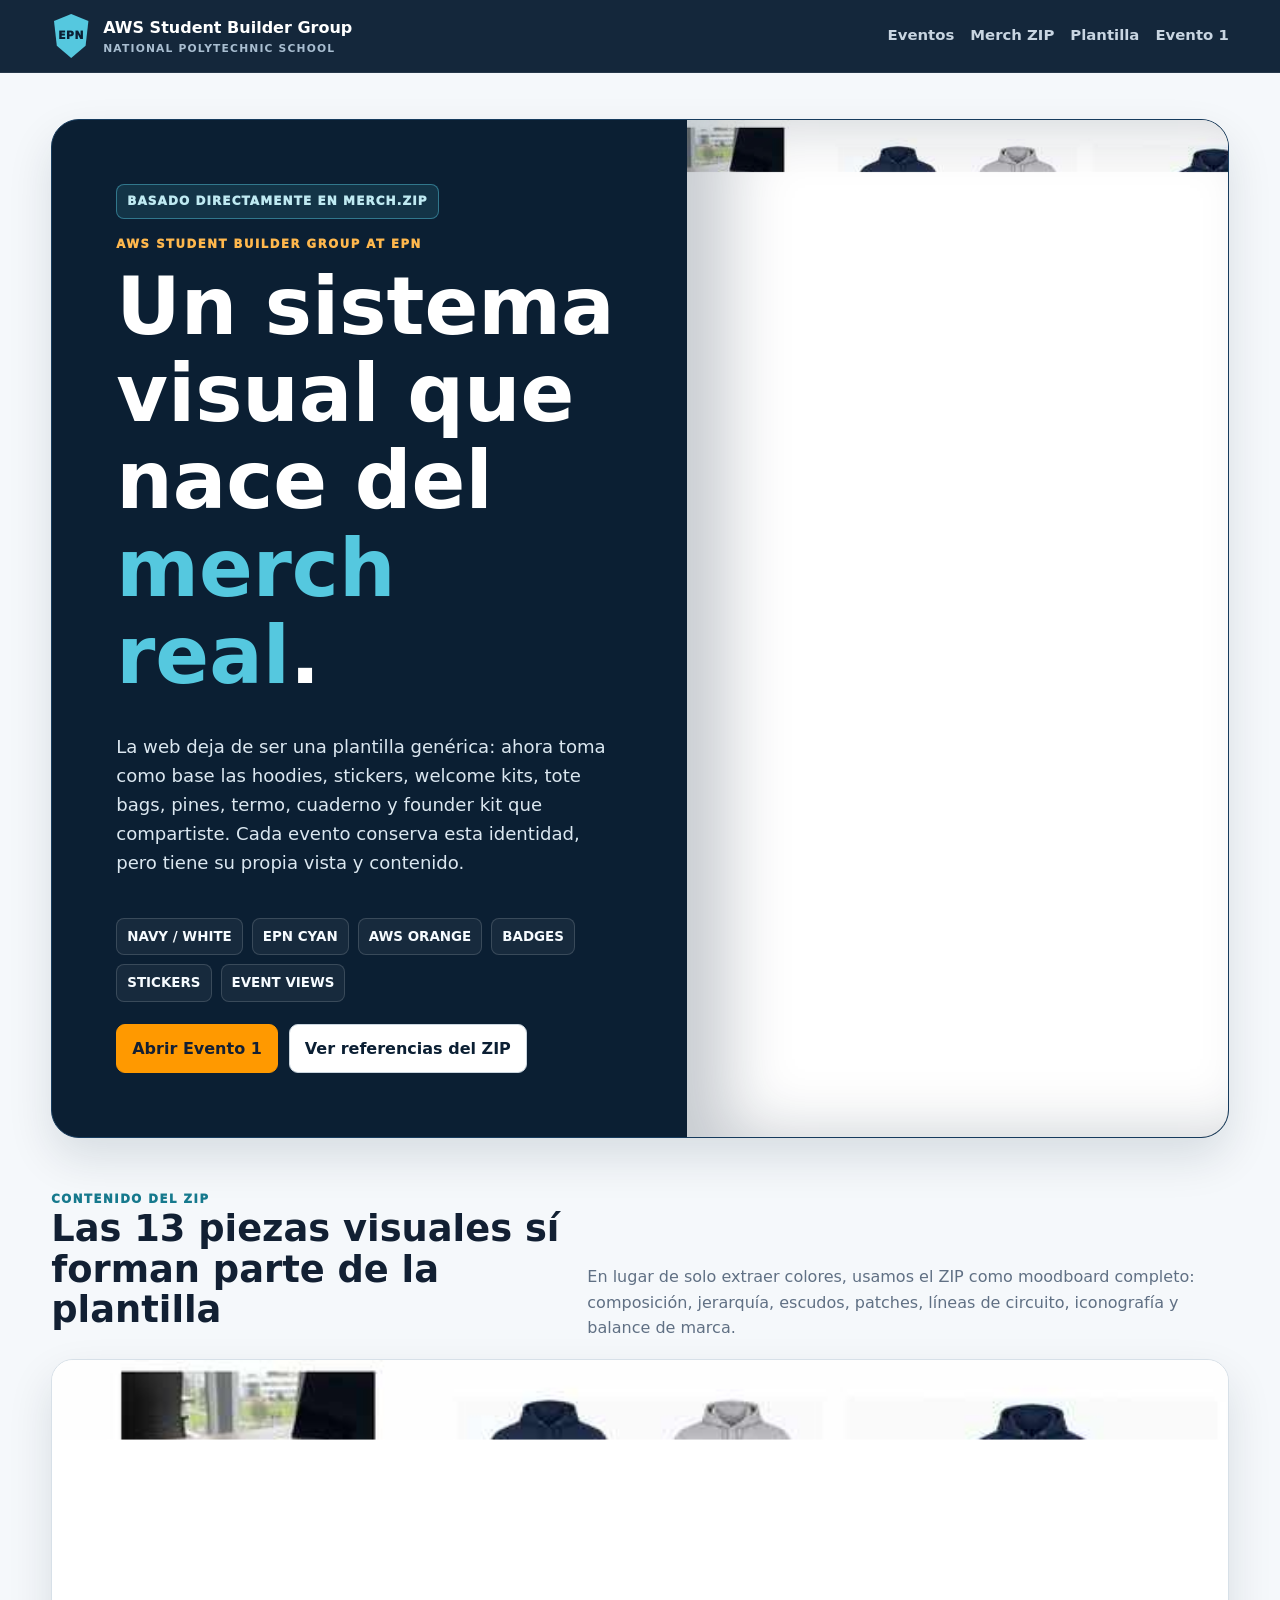
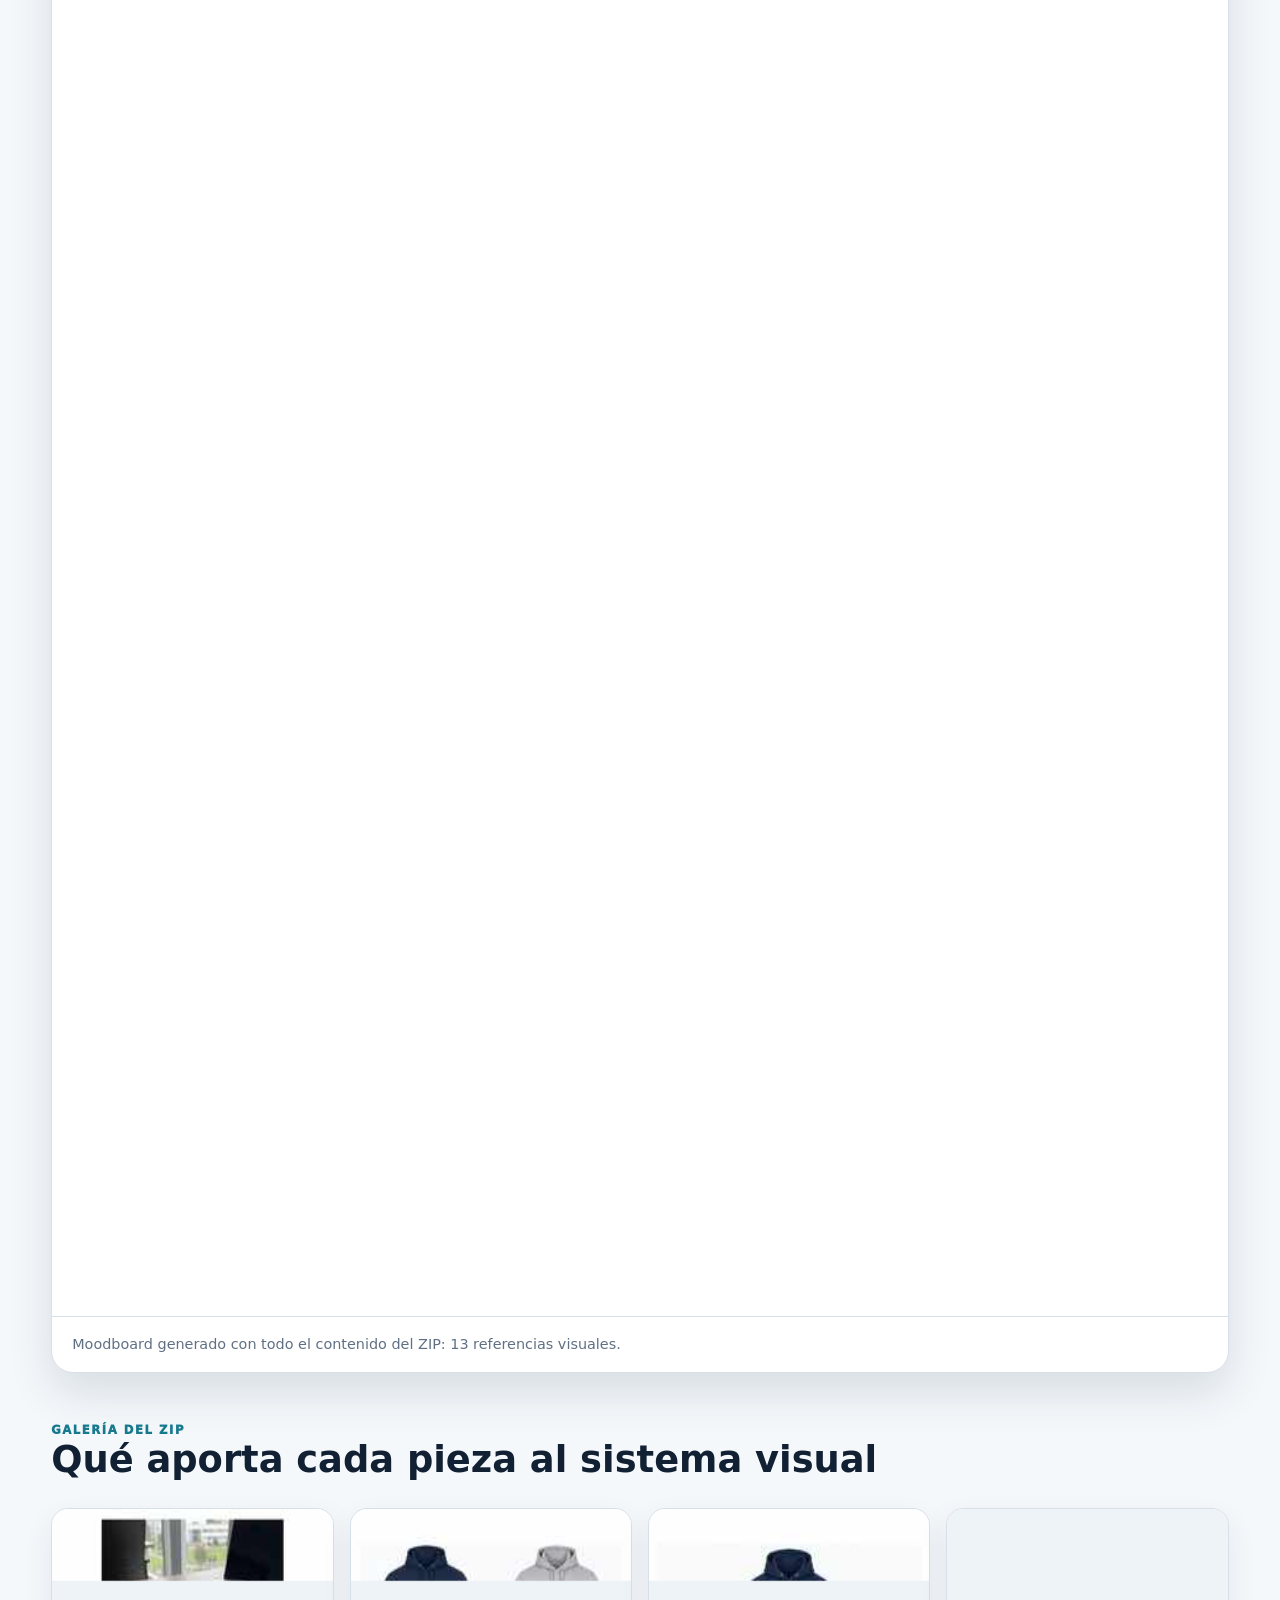
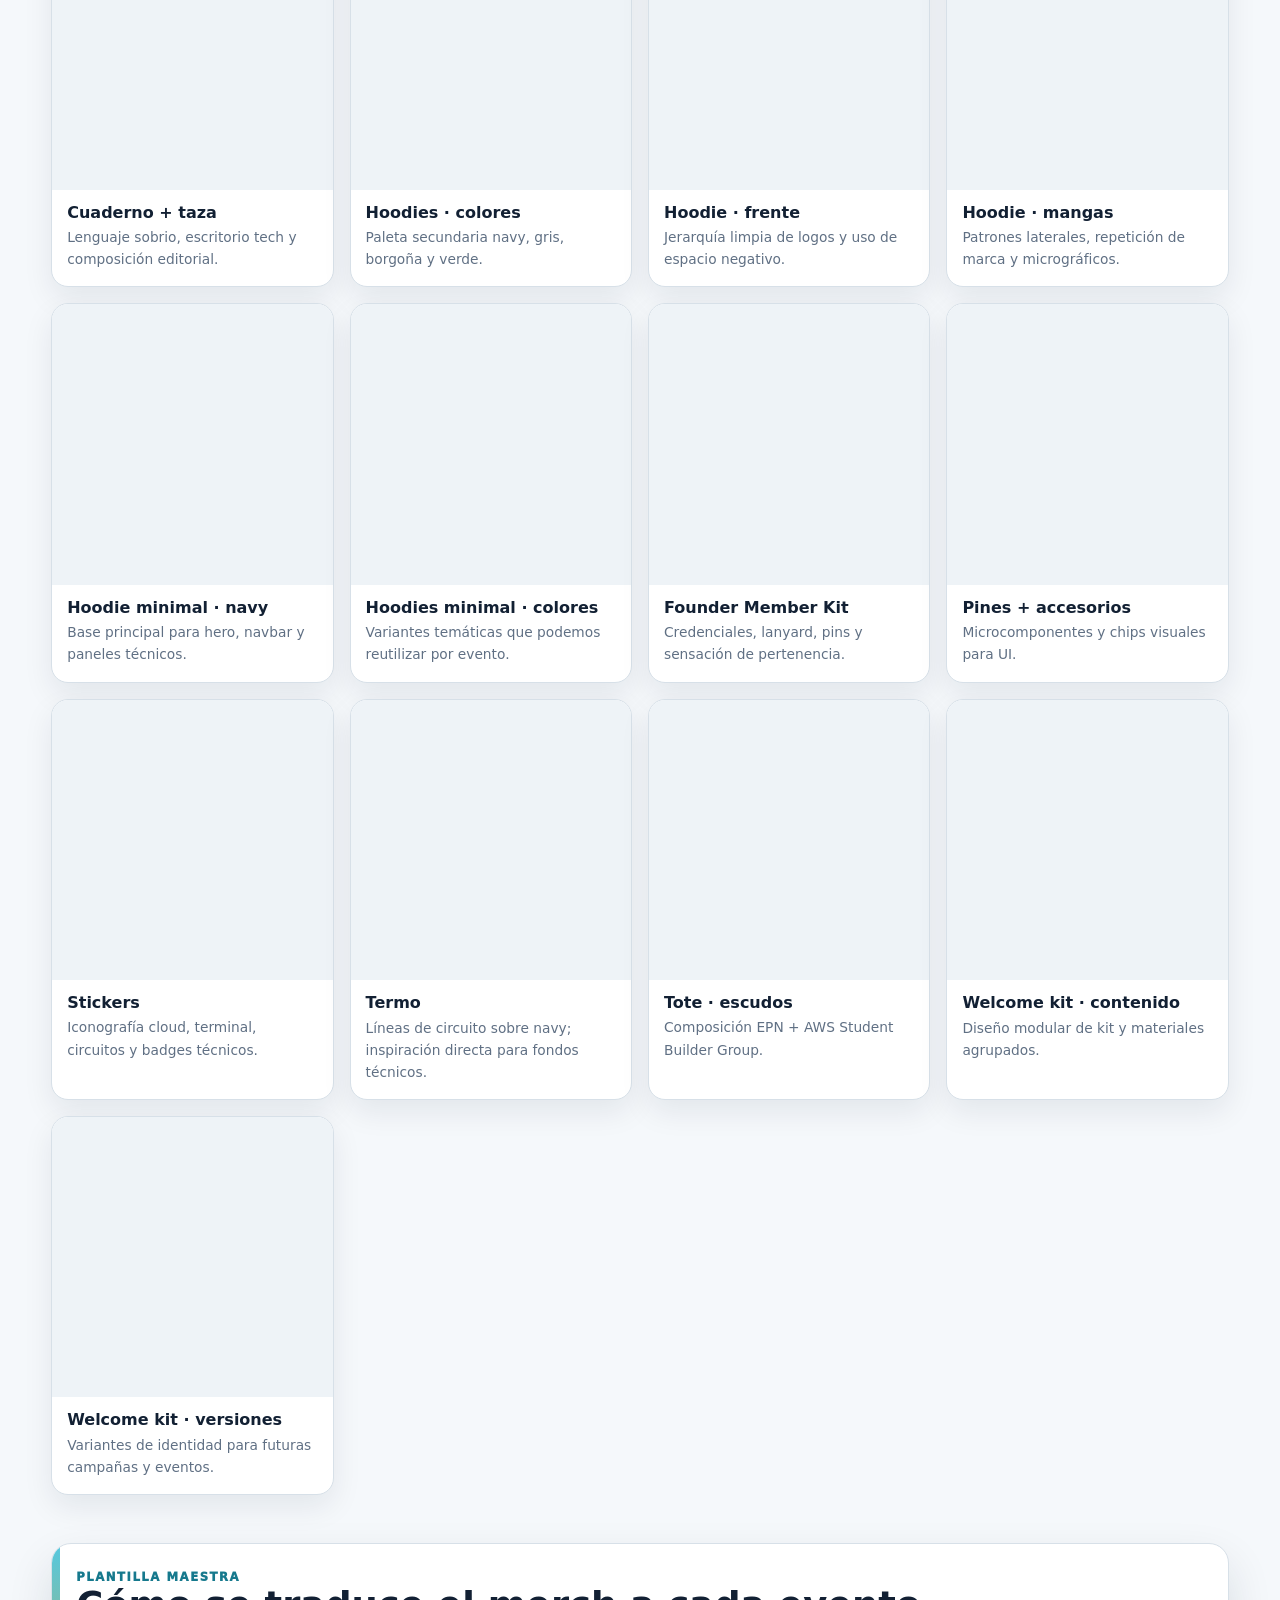
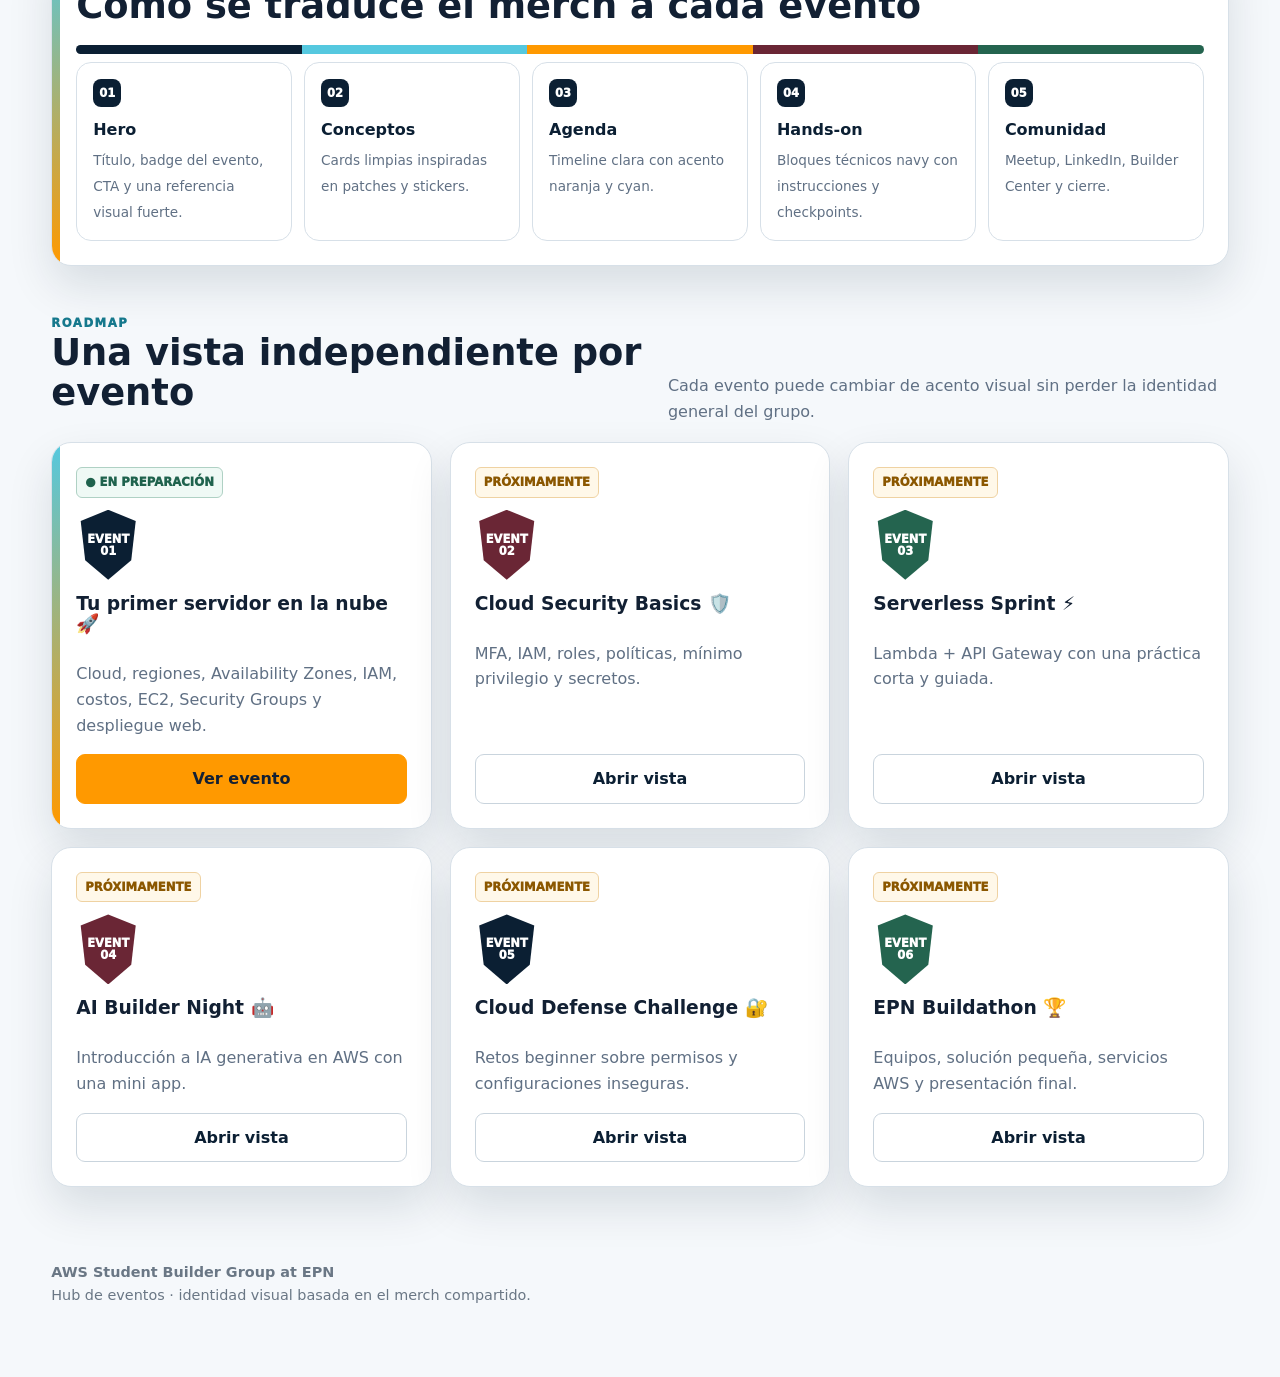
==== commit 8d1e5cbd: "Rebuild homepage around full merch ZIP content" ====
--- a/index.html
+++ b/index.html
@@ -1,25 +1,200 @@
-<!doctype html><html lang="es"><head><meta charset="utf-8"><meta name="viewport" content="width=device-width,initial-scale=1"><title>AWS Student Builder Group at EPN · Eventos</title><link rel="stylesheet" href="./assets/styles.css"></head><body>
-<header class="topbar"><div class="wrap nav"><a class="brand" href="./"><span class="brand-shield">EPN</span><span><span class="brand-main">AWS Student Builder Group</span><span class="brand-sub">National Polytechnic School</span></span></a><nav class="navlinks"><a href="#eventos">Eventos</a><a href="#referencias">Referencias ZIP</a><a href="./eventos/evento-01/">Evento 1</a></nav></div></header>
+<!doctype html>
+<html lang="es">
+<head>
+<meta charset="utf-8">
+<meta name="viewport" content="width=device-width,initial-scale=1">
+<title>AWS Student Builder Group at EPN · Eventos</title>
+<meta name="description" content="Hub de eventos del AWS Student Builder Group at EPN, con identidad visual basada en el merch del grupo y una vista por evento.">
+<link rel="stylesheet" href="./assets/styles.css">
+</head>
+<body>
+
+<header class="topbar">
+  <div class="wrap nav">
+    <a class="brand" href="./">
+      <span class="brand-shield">EPN</span>
+      <span>
+        <span class="brand-main">AWS Student Builder Group</span>
+        <span class="brand-sub">National Polytechnic School</span>
+      </span>
+    </a>
+    <nav class="navlinks">
+      <a href="#eventos">Eventos</a>
+      <a href="#merch">Merch ZIP</a>
+      <a href="#plantilla">Plantilla</a>
+      <a href="./eventos/evento-01/">Evento 1</a>
+    </nav>
+  </div>
+</header>
+
 <main class="wrap">
-<section class="hero"><div class="hero-shell"><div class="hero-rail"><span>AWS STUDENT BUILDER GROUP · EPN</span></div><div class="hero-copy"><div class="eyebrow">Event System · EPN</div><h1>Aprender AWS <span>construyendo.</span></h1><p class="lead">Un hub de eventos con identidad visual derivada directamente del merch compartido: hoodies navy, badges tipo escudo, trazos de circuito, stickers técnicos, acentos cyan y naranja, y una composición limpia de kit estudiantil.</p><div class="chips"><span class="chip">NAVY / WHITE</span><span class="chip">EPN CYAN</span><span class="chip">AWS ORANGE</span><span class="chip">BADGES</span><span class="chip">CIRCUITS</span></div><div class="btns"><a class="btn primary" href="./eventos/evento-01/">Abrir Evento 1</a><a class="btn" href="#eventos">Ver roadmap</a></div></div><div class="hero-art"><div class="circuit"><div class="trace"></div><div class="cloud-mark"></div></div></div></div></section>
-
-<section id="referencias"><div class="card badged"><div class="kicker">Basado en merch.zip</div><h2>Qué tomamos de cada referencia</h2><div class="ref-grid">
-<div class="ref"><strong>hoodie-frente / hoodie-minimal-azul</strong>Base navy limpia, dos marcas pequeñas y jerarquía sobria.</div>
-<div class="ref"><strong>hoodie-mangas</strong>Repetición de emblemas y lenguaje modular para navegación/etiquetas.</div>
-<div class="ref"><strong>stickers.jpg</strong>Íconos técnicos contorneados, nubes, circuitos y chips como micro-elementos.</div>
-<div class="ref"><strong>termo.jpg</strong>Trazos de circuito sobre fondo navy; inspiró el panel técnico del hero.</div>
-<div class="ref"><strong>tote-escudos.jpg</strong>Composición clara, gran escudo EPN y balance con marca de comunidad.</div>
-<div class="ref"><strong>kit-founder / welcome-kit</strong>Badges, credenciales, piezas modulares y sensación de “kit de comunidad”.</div>
-</div><div class="sticker-row"><span class="sticker">☁ CLOUD</span><span class="sticker orange">⚙ BUILDER</span><span class="sticker">▣ EPN</span><span class="sticker green">⌁ CIRCUIT</span></div></div></section>
-
-<section id="eventos"><div class="kicker">Roadmap</div><h2>Eventos</h2><div class="grid">
-<article class="card event-card badged"><span class="status live">● EN PREPARACIÓN</span><div class="event-badge">EVENT<br>01</div><h3>Tu primer servidor en la nube 🚀</h3><p>Cloud, regiones, Availability Zones, IAM, costos, EC2, Security Groups y despliegue web.</p><div class="spacer"></div><a class="btn primary" href="./eventos/evento-01/">Ver evento</a></article>
-<article class="card event-card"><span class="status soon">PRÓXIMAMENTE</span><div class="event-badge">EVENT<br>02</div><h3>Cloud Security Basics 🛡️</h3><p>MFA, IAM, roles, políticas, mínimo privilegio y secretos.</p><div class="spacer"></div><a class="btn" href="./eventos/evento-02/">Abrir vista</a></article>
-<article class="card event-card"><span class="status soon">PRÓXIMAMENTE</span><div class="event-badge">EVENT<br>03</div><h3>Serverless Sprint ⚡</h3><p>Lambda + API Gateway con una práctica corta y guiada.</p><div class="spacer"></div><a class="btn" href="./eventos/evento-03/">Abrir vista</a></article>
-<article class="card event-card"><span class="status soon">PRÓXIMAMENTE</span><div class="event-badge">EVENT<br>04</div><h3>AI Builder Night 🤖</h3><p>Introducción a IA generativa en AWS con una mini app.</p><div class="spacer"></div><a class="btn" href="./eventos/evento-04/">Abrir vista</a></article>
-<article class="card event-card"><span class="status soon">PRÓXIMAMENTE</span><div class="event-badge">EVENT<br>05</div><h3>Cloud Defense Challenge 🔐</h3><p>Retos beginner sobre permisos y configuraciones inseguras.</p><div class="spacer"></div><a class="btn" href="./eventos/evento-05/">Abrir vista</a></article>
-<article class="card event-card"><span class="status soon">PRÓXIMAMENTE</span><div class="event-badge">EVENT<br>06</div><h3>EPN Buildathon 🏆</h3><p>Equipos, solución pequeña, servicios AWS y presentación final.</p><div class="spacer"></div><a class="btn" href="./eventos/evento-06/">Abrir vista</a></article>
-</div></section>
-
-<section><div class="two"><div class="card"><div class="kicker">Paleta</div><h2>Colores del sistema</h2><div class="palette"><div class="swatch navy">NAVY</div><div class="swatch white">WHITE</div><div class="swatch sky">CYAN</div><div class="swatch orange">ORANGE</div><div class="swatch wine">BURGUNDY</div><div class="swatch green">GREEN</div></div></div><div class="card"><div class="kicker">Plantilla</div><h2>Cada evento comparte</h2><ul class="check"><li>Hero + badge del evento.</li><li>Fundamentos.</li><li>Agenda.</li><li>Hands-on.</li><li>Checkpoints.</li><li>Meetup y LinkedIn.</li><li>Checklist operativo.</li></ul></div></div></section>
-<footer class="footer"><b>AWS Student Builder Group at EPN</b><br>Hub de eventos · identidad derivada del merch compartido.</footer></main></body></html>+
+<section class="hero">
+  <div class="hero-merch">
+    <div class="hero-merch-copy">
+      <span class="zip-badge">Basado directamente en merch.zip</span>
+      <div class="eyebrow">AWS Student Builder Group at EPN</div>
+      <h1>Un sistema visual que nace del <span>merch real</span>.</h1>
+      <p class="lead">
+        La web deja de ser una plantilla genérica: ahora toma como base las hoodies, stickers,
+        welcome kits, tote bags, pines, termo, cuaderno y founder kit que compartiste.
+        Cada evento conserva esta identidad, pero tiene su propia vista y contenido.
+      </p>
+      <div class="chips">
+        <span class="chip">NAVY / WHITE</span>
+        <span class="chip">EPN CYAN</span>
+        <span class="chip">AWS ORANGE</span>
+        <span class="chip">BADGES</span>
+        <span class="chip">STICKERS</span>
+        <span class="chip">EVENT VIEWS</span>
+      </div>
+      <div class="btns">
+        <a class="btn primary" href="./eventos/evento-01/">Abrir Evento 1</a>
+        <a class="btn" href="#merch">Ver referencias del ZIP</a>
+      </div>
+    </div>
+    <div class="hero-merch-visual">
+      <img src="./assets/merch/merch-contact.jpg" alt="Colección de merch del AWS Student Builder Group at EPN">
+    </div>
+  </div>
+</section>
+
+<section id="merch">
+  <div class="section-head">
+    <div>
+      <div class="kicker">Contenido del ZIP</div>
+      <h2>Las 13 piezas visuales sí forman parte de la plantilla</h2>
+    </div>
+    <p>
+      En lugar de solo extraer colores, usamos el ZIP como moodboard completo:
+      composición, jerarquía, escudos, patches, líneas de circuito, iconografía y balance de marca.
+    </p>
+  </div>
+
+  <div class="merch-board">
+    <img src="./assets/merch/merch-contact.jpg" alt="Moodboard completo del merch">
+    <div class="merch-board-caption">
+      Moodboard generado con todo el contenido del ZIP: 13 referencias visuales.
+    </div>
+  </div>
+</section>
+
+<section>
+  <div class="section-head">
+    <div>
+      <div class="kicker">Galería del ZIP</div>
+      <h2>Qué aporta cada pieza al sistema visual</h2>
+    </div>
+  </div>
+
+  <div class="merch-grid">
+    <article class="merch-card"><div class="merch-thumb m1"></div><div class="body"><h3>Cuaderno + taza</h3><p>Lenguaje sobrio, escritorio tech y composición editorial.</p></div></article>
+    <article class="merch-card"><div class="merch-thumb m2"></div><div class="body"><h3>Hoodies · colores</h3><p>Paleta secundaria navy, gris, borgoña y verde.</p></div></article>
+    <article class="merch-card"><div class="merch-thumb m3"></div><div class="body"><h3>Hoodie · frente</h3><p>Jerarquía limpia de logos y uso de espacio negativo.</p></div></article>
+    <article class="merch-card"><div class="merch-thumb m4"></div><div class="body"><h3>Hoodie · mangas</h3><p>Patrones laterales, repetición de marca y micrográficos.</p></div></article>
+
+    <article class="merch-card"><div class="merch-thumb m5"></div><div class="body"><h3>Hoodie minimal · navy</h3><p>Base principal para hero, navbar y paneles técnicos.</p></div></article>
+    <article class="merch-card"><div class="merch-thumb m6"></div><div class="body"><h3>Hoodies minimal · colores</h3><p>Variantes temáticas que podemos reutilizar por evento.</p></div></article>
+    <article class="merch-card"><div class="merch-thumb m7"></div><div class="body"><h3>Founder Member Kit</h3><p>Credenciales, lanyard, pins y sensación de pertenencia.</p></div></article>
+    <article class="merch-card"><div class="merch-thumb m8"></div><div class="body"><h3>Pines + accesorios</h3><p>Microcomponentes y chips visuales para UI.</p></div></article>
+
+    <article class="merch-card"><div class="merch-thumb m9"></div><div class="body"><h3>Stickers</h3><p>Iconografía cloud, terminal, circuitos y badges técnicos.</p></div></article>
+    <article class="merch-card"><div class="merch-thumb m10"></div><div class="body"><h3>Termo</h3><p>Líneas de circuito sobre navy; inspiración directa para fondos técnicos.</p></div></article>
+    <article class="merch-card"><div class="merch-thumb m11"></div><div class="body"><h3>Tote · escudos</h3><p>Composición EPN + AWS Student Builder Group.</p></div></article>
+    <article class="merch-card"><div class="merch-thumb m12"></div><div class="body"><h3>Welcome kit · contenido</h3><p>Diseño modular de kit y materiales agrupados.</p></div></article>
+
+    <article class="merch-card"><div class="merch-thumb m13"></div><div class="body"><h3>Welcome kit · versiones</h3><p>Variantes de identidad para futuras campañas y eventos.</p></div></article>
+  </div>
+</section>
+
+<section id="plantilla">
+  <div class="card badged">
+    <div class="kicker">Plantilla maestra</div>
+    <h2>Cómo se traduce el merch a cada evento</h2>
+
+    <div class="event-theme-bar"><i></i><i></i><i></i><i></i><i></i></div>
+
+    <div class="template-anatomy">
+      <div class="anatomy-step" data-step="01"><b>Hero</b><span>Título, badge del evento, CTA y una referencia visual fuerte.</span></div>
+      <div class="anatomy-step" data-step="02"><b>Conceptos</b><span>Cards limpias inspiradas en patches y stickers.</span></div>
+      <div class="anatomy-step" data-step="03"><b>Agenda</b><span>Timeline clara con acento naranja y cyan.</span></div>
+      <div class="anatomy-step" data-step="04"><b>Hands-on</b><span>Bloques técnicos navy con instrucciones y checkpoints.</span></div>
+      <div class="anatomy-step" data-step="05"><b>Comunidad</b><span>Meetup, LinkedIn, Builder Center y cierre.</span></div>
+    </div>
+  </div>
+</section>
+
+<section id="eventos">
+  <div class="section-head">
+    <div>
+      <div class="kicker">Roadmap</div>
+      <h2>Una vista independiente por evento</h2>
+    </div>
+    <p>Cada evento puede cambiar de acento visual sin perder la identidad general del grupo.</p>
+  </div>
+
+  <div class="grid">
+    <article class="card event-card badged">
+      <span class="status live">● EN PREPARACIÓN</span>
+      <div class="event-badge">EVENT<br>01</div>
+      <h3>Tu primer servidor en la nube 🚀</h3>
+      <p>Cloud, regiones, Availability Zones, IAM, costos, EC2, Security Groups y despliegue web.</p>
+      <div class="spacer"></div>
+      <a class="btn primary" href="./eventos/evento-01/">Ver evento</a>
+    </article>
+
+    <article class="card event-card">
+      <span class="status soon">PRÓXIMAMENTE</span>
+      <div class="event-badge">EVENT<br>02</div>
+      <h3>Cloud Security Basics 🛡️</h3>
+      <p>MFA, IAM, roles, políticas, mínimo privilegio y secretos.</p>
+      <div class="spacer"></div>
+      <a class="btn" href="./eventos/evento-02/">Abrir vista</a>
+    </article>
+
+    <article class="card event-card">
+      <span class="status soon">PRÓXIMAMENTE</span>
+      <div class="event-badge">EVENT<br>03</div>
+      <h3>Serverless Sprint ⚡</h3>
+      <p>Lambda + API Gateway con una práctica corta y guiada.</p>
+      <div class="spacer"></div>
+      <a class="btn" href="./eventos/evento-03/">Abrir vista</a>
+    </article>
+
+    <article class="card event-card">
+      <span class="status soon">PRÓXIMAMENTE</span>
+      <div class="event-badge">EVENT<br>04</div>
+      <h3>AI Builder Night 🤖</h3>
+      <p>Introducción a IA generativa en AWS con una mini app.</p>
+      <div class="spacer"></div>
+      <a class="btn" href="./eventos/evento-04/">Abrir vista</a>
+    </article>
+
+    <article class="card event-card">
+      <span class="status soon">PRÓXIMAMENTE</span>
+      <div class="event-badge">EVENT<br>05</div>
+      <h3>Cloud Defense Challenge 🔐</h3>
+      <p>Retos beginner sobre permisos y configuraciones inseguras.</p>
+      <div class="spacer"></div>
+      <a class="btn" href="./eventos/evento-05/">Abrir vista</a>
+    </article>
+
+    <article class="card event-card">
+      <span class="status soon">PRÓXIMAMENTE</span>
+      <div class="event-badge">EVENT<br>06</div>
+      <h3>EPN Buildathon 🏆</h3>
+      <p>Equipos, solución pequeña, servicios AWS y presentación final.</p>
+      <div class="spacer"></div>
+      <a class="btn" href="./eventos/evento-06/">Abrir vista</a>
+    </article>
+  </div>
+</section>
+
+<footer class="footer">
+  <b>AWS Student Builder Group at EPN</b><br>
+  Hub de eventos · identidad visual basada en el merch compartido.
+</footer>
+
+</main>
+</body>
+</html>
--- a/assets/styles.css
+++ b/assets/styles.css
@@ -63,3 +63,55 @@
 .ref-grid{display:grid;grid-template-columns:repeat(3,1fr);gap:14px}.ref{border:1px solid var(--line);border-radius:14px;padding:17px;background:#fff}.ref strong{display:block;color:var(--navy);margin-bottom:5px}
 .footer{padding:50px 0 70px;color:#6a7785;font-size:.9rem}
 @media(max-width:980px){.hero-shell{grid-template-columns:58px 1fr}.hero-art{display:none}.grid,.ref-grid{grid-template-columns:repeat(2,1fr)}}@media(max-width:720px){.grid,.two,.ref-grid{grid-template-columns:1fr}.slot{grid-template-columns:1fr}.navlinks{display:none}.hero-shell{grid-template-columns:1fr}.hero-rail{display:none}.hero-copy{padding:36px 26px}.copybox button{position:static;margin-bottom:10px}}
+
+
+/* --- Merch ZIP gallery / event template v2 --- */
+.hero-merch{
+  display:grid;
+  grid-template-columns:minmax(0,1.08fr) minmax(340px,.92fr);
+  min-height:600px;
+  background:var(--navy);
+  border-radius:28px;
+  overflow:hidden;
+  box-shadow:var(--shadow);
+  border:1px solid #163b5d;
+}
+.hero-merch-copy{padding:clamp(34px,5vw,64px);color:#fff;display:flex;flex-direction:column;justify-content:center}
+.hero-merch-visual{position:relative;min-height:520px;background:#fff;overflow:hidden}
+.hero-merch-visual img{width:100%;height:100%;object-fit:cover;object-position:center;display:block}
+.hero-merch-visual:after{content:"";position:absolute;inset:0;box-shadow:inset 40px 0 65px rgba(11,31,51,.23);pointer-events:none}
+.hero-merch .lead{color:#dbe7f0}
+.zip-badge{display:inline-flex;width:max-content;align-items:center;gap:8px;background:rgba(85,200,223,.12);border:1px solid rgba(85,200,223,.45);color:#bfeaf2;padding:7px 10px;border-radius:8px;font-size:.75rem;font-weight:950;letter-spacing:.09em;text-transform:uppercase;margin-bottom:16px}
+.section-head{display:flex;align-items:end;justify-content:space-between;gap:20px;margin-bottom:18px}
+.section-head p{max-width:720px;margin:0;color:var(--muted)}
+.merch-board{background:#fff;border:1px solid var(--line);border-radius:22px;overflow:hidden;box-shadow:var(--shadow)}
+.merch-board img{width:100%;height:auto;display:block}
+.merch-board-caption{padding:16px 20px;color:var(--muted);font-size:.9rem;border-top:1px solid var(--line)}
+.merch-grid{display:grid;grid-template-columns:repeat(4,minmax(0,1fr));gap:16px}
+.merch-card{background:#fff;border:1px solid var(--line);border-radius:17px;overflow:hidden;box-shadow:0 12px 30px rgba(11,31,51,.08);transition:.2s transform,.2s box-shadow}
+.merch-card:hover{transform:translateY(-3px);box-shadow:0 18px 38px rgba(11,31,51,.13)}
+.merch-thumb{aspect-ratio:1/1;background-image:url('./merch/merch-contact.jpg');background-repeat:no-repeat;background-size:300% 500%;background-color:#eef3f7}
+.merch-card .body{padding:14px 15px 16px}.merch-card h3{font-size:1rem;margin:0 0 5px}.merch-card p{font-size:.86rem;color:var(--muted);margin:0}
+.m1{background-position:0% 0%}.m2{background-position:50% 0%}.m3{background-position:100% 0%}
+.m4{background-position:0% 25%}.m5{background-position:50% 25%}.m6{background-position:100% 25%}
+.m7{background-position:0% 50%}.m8{background-position:50% 50%}.m9{background-position:100% 50%}
+.m10{background-position:0% 75%}.m11{background-position:50% 75%}.m12{background-position:100% 75%}
+.m13{background-position:0% 100%}
+.template-anatomy{display:grid;grid-template-columns:repeat(5,minmax(0,1fr));gap:12px}
+.anatomy-step{background:#fff;border:1px solid var(--line);border-radius:15px;padding:16px;position:relative}
+.anatomy-step b{display:block;color:var(--navy);margin-bottom:5px}.anatomy-step span{font-size:.85rem;color:var(--muted)}
+.anatomy-step:before{content:attr(data-step);display:grid;place-items:center;width:28px;height:28px;border-radius:8px;background:var(--navy);color:#fff;font-size:.72rem;font-weight:1000;margin-bottom:10px}
+.event-theme-bar{display:flex;height:9px;border-radius:999px;overflow:hidden;margin:18px 0 8px}.event-theme-bar i{flex:1}.event-theme-bar i:nth-child(1){background:var(--navy)}.event-theme-bar i:nth-child(2){background:var(--sky)}.event-theme-bar i:nth-child(3){background:var(--orange)}.event-theme-bar i:nth-child(4){background:var(--burgundy)}.event-theme-bar i:nth-child(5){background:var(--green)}
+.merch-callout{display:grid;grid-template-columns:1fr 1fr;gap:18px;align-items:center}
+.merch-callout .crop{min-height:330px;border-radius:18px;background-image:url('./merch/merch-contact.jpg');background-repeat:no-repeat;background-size:300% 500%;box-shadow:var(--shadow)}
+@media(max-width:1020px){
+ .hero-merch{grid-template-columns:1fr}.hero-merch-visual{min-height:420px}
+ .merch-grid{grid-template-columns:repeat(3,1fr)}
+ .template-anatomy{grid-template-columns:repeat(3,1fr)}
+}
+@media(max-width:720px){
+ .merch-grid{grid-template-columns:repeat(2,1fr)}
+ .template-anatomy{grid-template-columns:1fr}
+ .merch-callout{grid-template-columns:1fr}
+ .hero-merch-visual{min-height:330px}
+}
